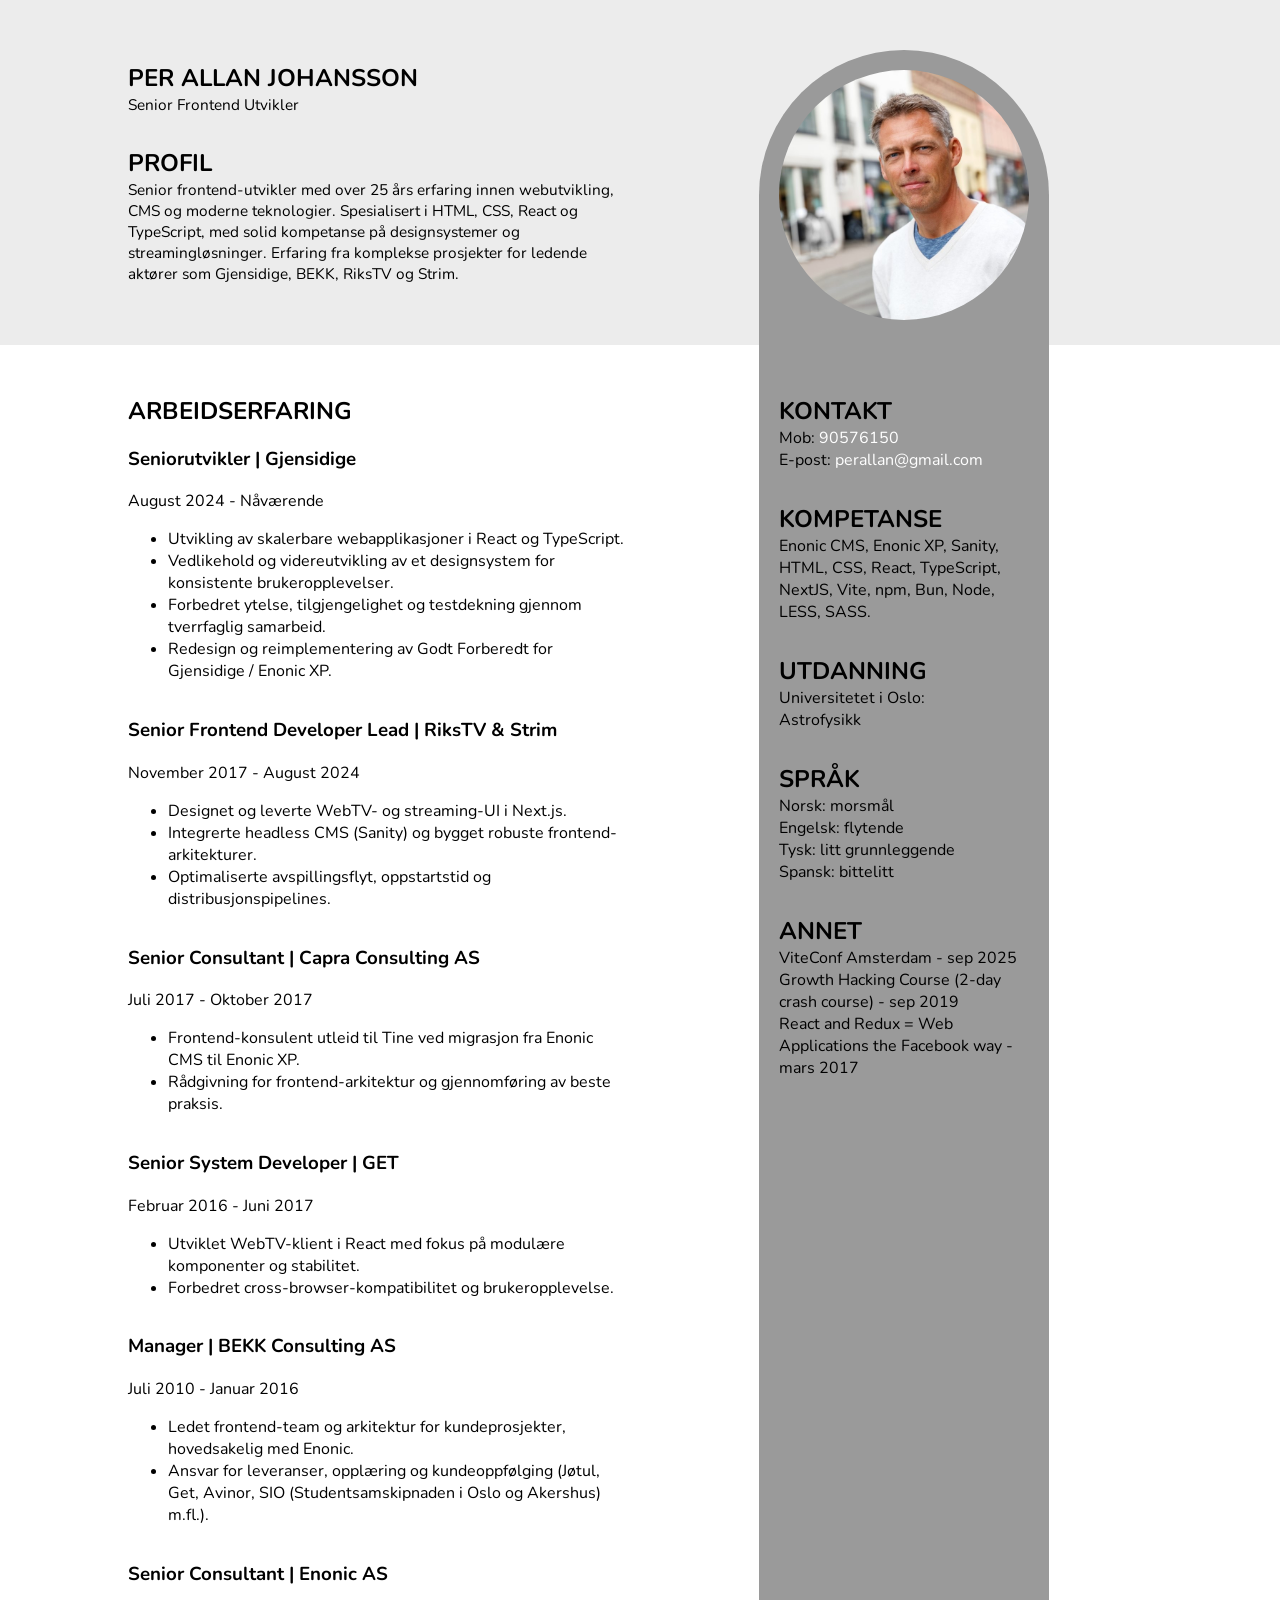
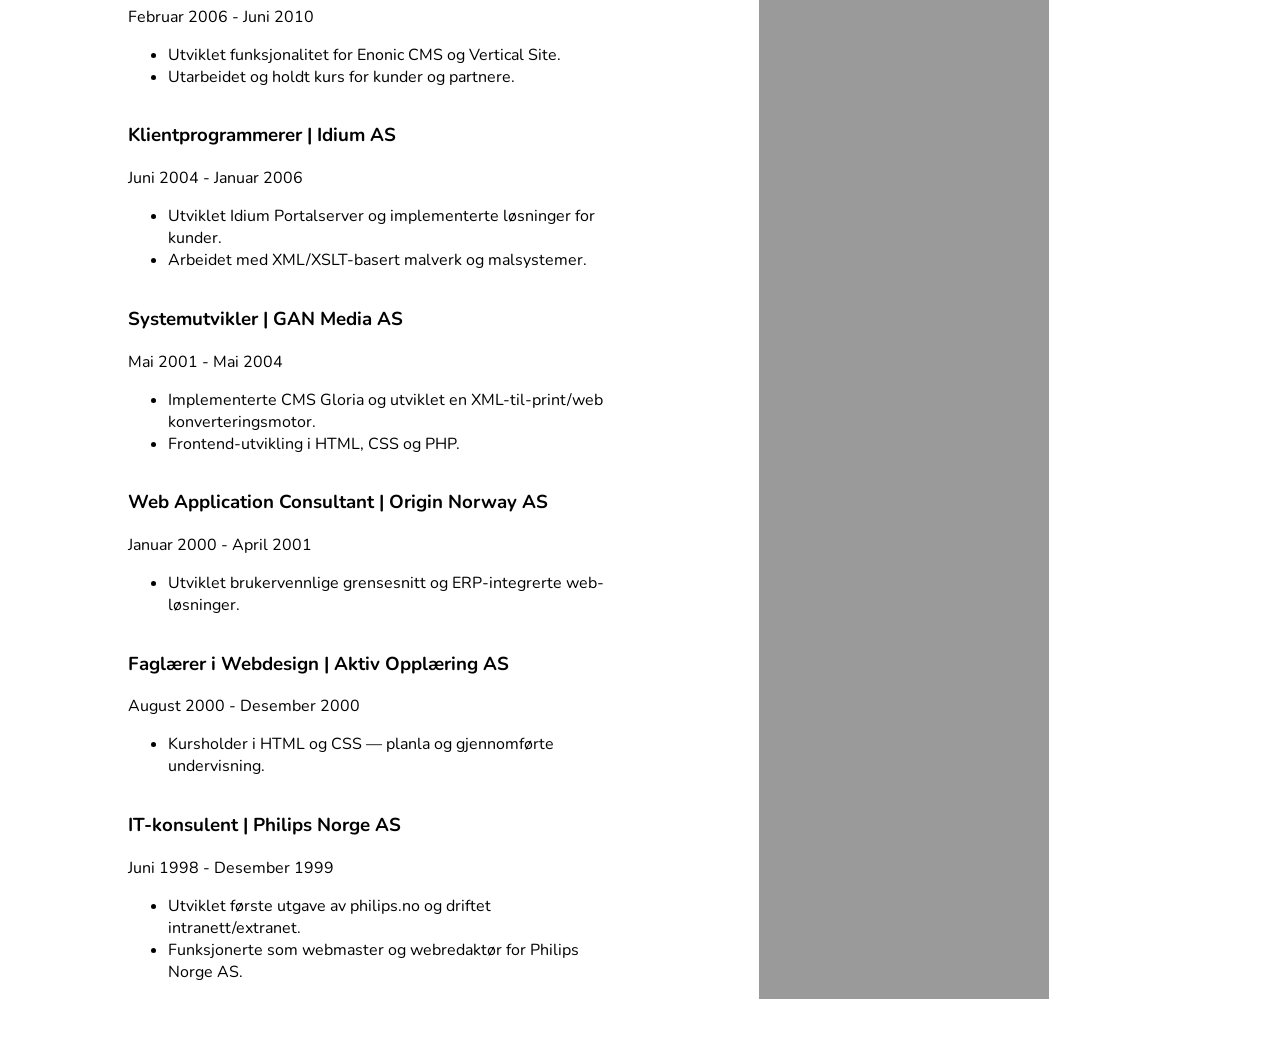
==== index.html @ 67d237ec "Moved files around Cleaning up structure" ====
<!DOCTYPE html>
<html lang="no">
  <head>
    <meta charset="utf-8">
    <meta name="viewport" content="width=device-width, initial-scale=1.0">
    <title>Per Allan Johansson — Senior Frontend Developer</title>
    <meta property="og:site_name" content="CV | Per Allan Johansson">
    <meta property="og:locale" content="nb_NO">
    <meta property="og:type" content="website">
    <meta name="theme-color" media="(prefers-color-scheme: light)" content="#BCFBDE">
    <meta name="theme-color" media="(prefers-color-scheme: dark)" content="#002A2A">
    <meta property="og:image" content="https://webadvice.no/cv/img/share.jpg">
    <meta property="og:image:alt" content="Bilde av meg">
    <meta property="og:image:width" content="1200">
    <meta property="og:image:height" content="630">
    <meta name="description" content="CV for Per Allan Johansson">
    <meta property="og:description" content="CV for Per Allan Johansson">
    <meta property="og:title" content="Per Allan Johansson — Senior Frontend Developer">
    <meta property="og:url" content="https://webadvice.no/">
    <meta name="author" content="Per Allan Johansson">
    <link rel="canonical" href="https://webadvice.no/">
    <link rel="preconnect" href="https://fonts.googleapis.com">
    <link rel="preconnect" href="https://fonts.gstatic.com" crossorigin>
    <link rel="stylesheet" href="https://fonts.googleapis.com/css2?family=Nunito:ital,wght@0,200..1000;1,200..1000&display=swap">
    <link rel="stylesheet" href="index.css" >
    <script async src="https://www.googletagmanager.com/gtag/js?id=UA-1134961-13"></script>
    <script>
      window.dataLayer = window.dataLayer || [];
      function gtag(){dataLayer.push(arguments);}
      gtag('js', new Date());

      gtag('config', 'UA-1134961-13');
    </script>
    <script type="application/ld+json">
    {
      "@context": "https://schema.org",
      "@type": "Person",
      "name": "Per Allan Johansson",
      "url": "https://webadvice.no/cv",
      "jobTitle": "Senior Frontend Developer",
      "sameAs": [
        "https://www.linkedin.com/in/perallan/"
      ],
      "email": "mailto:perallan@gmail.com"
    }
    </script>
  </head>
  <body>
    <div class="reading-bar"></div>
    <header>
      <div class="inner-header">
        <section class="header-content">
          <div class="intro">
          <h1 class="nunito-bold">Per Allan Johansson</h1>
          <p>Senior Frontend Utvikler</p>
        </div>

        <div class="profile">
          <h2>Profil</h2>
          <p>
            Senior frontend-utvikler med over 25 års erfaring innen webutvikling, CMS og moderne teknologier.
            Spesialisert i HTML, CSS, React og TypeScript, med solid kompetanse på designsystemer og streamingløsninger.
            Erfaring fra komplekse prosjekter for ledende aktører som Gjensidige, BEKK, RiksTV og Strim.
          </p>
        </div>
      </section>

      <section class="header-picture">
        <div class="picture">
          <p><img src="img/me.jpg" alt="Bilde av Per Allan Johansson"></p>
        </div>
      </section>
      
      </div>
    </header>

    <main>
      <div class="inner-main">
        <section class="main-experience">
          <h2>Arbeidserfaring</h2>

          <article class="job">
            <h3>Seniorutvikler | Gjensidige</h3>
            <p class="date">August 2024 - Nåværende</p>
            <ul>
              <li>Utvikling av skalerbare webapplikasjoner i React og TypeScript.</li>
              <li>Vedlikehold og videreutvikling av et designsystem for konsistente brukeropplevelser.</li>
              <li>Forbedret ytelse, tilgjengelighet og testdekning gjennom tverrfaglig samarbeid.</li>
              <li>Redesign og reimplementering av Godt Forberedt for Gjensidige / Enonic XP.</li>
            </ul>
          </article>

          <article class="job">
            <h3>Senior Frontend Developer Lead | RiksTV &amp; Strim</h3>
            <p class="date">November 2017 - August 2024</p>
            <ul>
              <li>Designet og leverte WebTV- og streaming-UI i Next.js.</li>
              <li>Integrerte headless CMS (Sanity) og bygget robuste frontend-arkitekturer.</li>
              <li>Optimaliserte avspillingsflyt, oppstartstid og distribusjonspipelines.</li>
            </ul>
          </article>

          <article class="job">
            <h3>Senior Consultant | Capra Consulting AS</h3>
            <p class="date">Juli 2017 - Oktober 2017</p>
            <ul>
              <li>Frontend-konsulent utleid til Tine ved migrasjon fra Enonic CMS til Enonic XP.</li>
              <li>Rådgivning for frontend-arkitektur og gjennomføring av beste praksis.</li>
            </ul>
          </article>

          <article class="job">
            <h3>Senior System Developer | GET</h3>
            <p class="date">Februar 2016 - Juni 2017</p>
            <ul>
              <li>Utviklet WebTV-klient i React med fokus på modulære komponenter og stabilitet.</li>
              <li>Forbedret cross-browser-kompatibilitet og brukeropplevelse.</li>
            </ul>
          </article>

          <article class="job">
            <h3>Manager | BEKK Consulting AS</h3>
            <p class="date">Juli 2010 - Januar 2016</p>
            <ul>
              <li>Ledet frontend-team og arkitektur for kundeprosjekter, hovedsakelig med Enonic.</li>
              <li>Ansvar for leveranser, opplæring og kundeoppfølging (Jøtul, Get, Avinor, SIO (Studentsamskipnaden i Oslo og Akershus) m.fl.).</li>
            </ul>
          </article>

          <article class="job">
            <h3>Senior Consultant | Enonic AS</h3>
            <p class="date">Februar 2006 - Juni 2010</p>
            <ul>
              <li>Utviklet funksjonalitet for Enonic CMS og Vertical Site.</li>
              <li>Utarbeidet og holdt kurs for kunder og partnere.</li>
            </ul>
          </article>

          <article class="job">
            <h3>Klientprogrammerer | Idium AS</h3>
            <p class="date">Juni 2004 - Januar 2006</p>
            <ul>
              <li>Utviklet Idium Portalserver og implementerte løsninger for kunder.</li>
              <li>Arbeidet med XML/XSLT-basert malverk og malsystemer.</li>
            </ul>
          </article>

          <article class="job">
            <h3>Systemutvikler | GAN Media AS</h3>
            <p class="date">Mai 2001 - Mai 2004</p>
            <ul>
              <li>Implementerte CMS Gloria og utviklet en XML-til-print/web konverteringsmotor.</li>
              <li>Frontend-utvikling i HTML, CSS og PHP.</li>
            </ul>
          </article>

          <article class="job">
            <h3>Web Application Consultant | Origin Norway AS</h3>
            <p class="date">Januar 2000 - April 2001</p>
            <ul>
              <li>Utviklet brukervennlige grensesnitt og ERP-integrerte web-løsninger.</li>
            </ul>
          </article>

          <article class="job">
            <h3>Faglærer i Webdesign | Aktiv Opplæring AS</h3>
            <p class="date">August 2000 - Desember 2000</p>
            <ul>
              <li>Kursholder i HTML og CSS — planla og gjennomførte undervisning.</li>
            </ul>
          </article>

          <article class="job">
            <h3>IT-konsulent | Philips Norge AS</h3>
            <p class="date">Juni 1998 - Desember 1999</p>
            <ul>
              <li>Utviklet første utgave av philips.no og driftet intranett/extranet.</li>
              <li>Funksjonerte som webmaster og webredaktør for Philips Norge AS.</li>
            </ul>
          </article>
        </section>    

        <section class="main-contact">
          <div class="inner-contact">
            <h2>Kontakt</h2>
            <p>
              Mob: <a href="tel:90576150" title="Ring meg gjerne">90576150</a><br/>
              E-post: <a href="mailto:perallan@gmail.com" title="Send meg gjerne en e-post">perallan@gmail.com</a>
            </p>
            <h2>Kompetanse</h2>
            <p>Enonic CMS, Enonic XP, Sanity, HTML, CSS, React, TypeScript, NextJS, Vite, npm, Bun, Node, LESS, SASS.</p>

            <h2>Utdanning</h2>
            <p>Universitetet i Oslo:<br/>Astrofysikk</p>
            <h2>Språk</h2>
            <p>
              Norsk: morsmål<br/>
              Engelsk: flytende<br/>
              Tysk: litt grunnleggende<br/>
              Spansk: bittelitt
            </p>
            <h2>Annet</h2>
            <p>
              ViteConf Amsterdam - sep 2025<br/>
              Growth Hacking Course (2-day crash course) - sep 2019<br/>
              React and Redux = Web Applications the Facebook way - mars 2017</p>
          </div>  
        </section>

      </div>
           
    </main>
  </body>
</html>
---- index.css ----
*,
*::before,
*::after {
  -webkit-box-sizing: inherit;
  box-sizing: inherit;
}

html {
  -webkit-text-size-adjust: 100%;
  -webkit-box-sizing: border-box;
  box-sizing: border-box;
  font-size: 16px;
  height: 100%;
  touch-action: manipulation;
}

:root {
  --bg: #ffffff;
  --surface: #ececec;
  --muted-700: #6b6b6b;
  --muted-500: #9a9a9a;
  --accent: #2b8f85;
  --accent-hover: #246e64;
  --link-visited: #5a6b66;
  --accent-on-dark: #ffffff;
  --accent-on-dark-hover: #f0f0f0;
  --link-on-muted-500: #1a1a1a;
  --focus: #ffd54d;

  interpolate-size: allow-keywords; /* Gjør det mulig å animere til height: auto */
}

.nunito-normal {
  font-family: "Nunito", sans-serif;
  font-optical-sizing: auto;
  font-weight: 400;
  font-style: normal;
}

.nunito-medium {
  font-family: "Nunito", sans-serif;
  font-optical-sizing: auto;
  font-weight: 500;
  font-style: normal;
}

.nunito-bold {
  font-family: "Nunito", sans-serif;
  font-optical-sizing: auto;
  font-weight: 700;
  font-style: normal;
}

body {
  -webkit-font-smoothing: antialiased;
  display: flex;
  flex-direction: column;
  font-family: "Nunito", "Trebuchet MS", "Segoe UI", Helvetica, sans-serif;
  font-size: 16px;
  margin: 0;
  padding: 0;
  position: relative;
}

.reading-bar {
  background: linear-gradient(90deg, #4F46E5, #06B6D4);
  height: 10px;
  width: 0;
  position: fixed;
  top: 0;

  /* the cool stuff */
  animation: fill linear;
  animation-timeline: scroll();
}

@keyframes fill {
  to {width: 100% }
}

header {
  background-color: var(--surface);
  display: flex;
  flex-direction: column;
  justify-content: center;
  padding: 20px 20px 0 20px;
  width: 100%;

  h1,
  h2,
  p {
    margin: 0;
    text-align: center;
  }
  p {
    font-size: 0.96rem;
  }
}

.inner-header {
  display: flex;
  flex-direction: column;
  gap: 20px;
}

@media (min-width: 800px) {
  header {
    flex-direction: row;
    padding: 50px 50px 0 50px;

    h1,
    h2,
    p {
      text-align: left;
    }
  }
  .inner-header {
    flex-direction: row;
    gap: 30px;
    max-width: 1024px;
  }
  .profile p {
    margin-bottom: 50px;
  }
}

h1,
h2 {
  margin: 0;
  text-transform: uppercase;
}

a {
  color: var(--accent);
  text-decoration: none;
}

a:visited {
  color: var(--link-visited);
}

a:hover {
  color: var(--accent-hover);
  text-decoration: underline;
}

a:focus-visible {
  outline: 3px solid var(--focus);
  outline-offset: 3px;
}

.on-dark a,
.main-contact .inner-contact a {
  color: var(--accent-on-dark);
}

.on-dark a:visited,
.main-contact .inner-contact a:visited {
  color: var(--accent-on-dark);
}

.on-dark a {
  color: var(--accent-on-dark);
}

.on-dark a:visited {
  color: var(--accent-on-dark);
}

.on-dark a:hover {
  color: var(--accent-on-dark-hover);
  text-decoration: underline;
}

.on-dark a:focus-visible {
  outline: 3px solid var(--focus);
  outline-offset: 3px;
}

.main-contact .inner-contact a {
  color: var(--accent-on-dark);
}

.main-contact .inner-contact a:visited {
  color: var(--accent-on-dark);
}

.main-contact .inner-contact a:hover {
  color: var(--accent-on-dark-hover);
  text-decoration: underline;
}

.main-contact .inner-contact a:focus-visible {
  outline: 3px solid var(--focus);
  outline-offset: 3px;
}

.intro {
  margin-bottom: 32px;
}

.header-content {
  align-content: flex-start;
  display: flex;
  flex-basis: 50%;
  flex-direction: column;
  justify-content: center;
}

.header-picture {
  align-content: flex-end;
  flex-basis: 50%;
  display: flex;
  flex-direction: row;
  justify-content: center;
}

.picture {
  padding: 20px;
  text-align: center;
  width: 290px;

  img {
    border-radius: 50%;
    height: 250px;
    width: 250px;
  }
}

@media (min-width: 800px) {
  .picture {
    background-color: var(--muted-500);
    border-top-left-radius: 145px;
    border-top-right-radius: 145px;
    padding: 20px;
    text-align: center;
    width: 290px;

    img {
      border-radius: 50%;
      height: 250px;
      width: 250px;
    }
  }
}

main {
  background-color: var(--bg);
  display: flex;
  flex-direction: column;
  justify-content: center;
  padding: 0 20px 20px 20px;
  width: 100%;
}

.inner-main {
  display: flex;
  flex-direction: column;
  gap: 20px;
  width: 100%;
}

.main-experience {
  display: flex;
  flex-basis: 100%;
  flex-direction: column;
  padding-top: 20px;
}

.main-contact {
  align-self: stretch;
  display: flex;
  flex-basis: 100%;
  flex-direction: row;
  justify-content: center;
  width: 100%;

  .inner-contact {
    background-color: var(--muted-500);
    border-radius: 10px;
    padding: 20px 20px 20px 20px;
    width: 100%;

    h2 {
      margin: 0;
    }
    p {
      margin-block: 0 32px;
    }
  }
}

@media (min-width: 800px) {
  main {
    background-color: var(--bg);
    display: flex;
    flex-direction: row;
    justify-content: center;
    padding: 0 50px 50px 50px;
    width: 100%;
  }

  .inner-main {
    display: flex;
    flex-direction: row;
    gap: 30px;
    max-width: 1024px;
    width: 100%;
  }

  .main-experience {
    display: flex;
    flex-basis: 50%;
    flex-direction: column;
    padding-top: 50px;
  }

  .main-contact {
    align-self: stretch;
    display: flex;
    flex-basis: 50%;
    flex-direction: row;
    justify-content: center;
    width: 100%;

    .inner-contact {
      border-radius: 0;
      padding: 50px 20px 20px 20px;
      width: 290px;
    }
  }
}

/* CSS testing fun stuff */
.main {
  background-color: var(--bg);
  display: flex;
  flex-direction: column;
  justify-content: center;
  padding: 0 20px 20px 20px;
  width: 100%;

  .inner {
    display: flex;
    flex-direction: column;
    gap: 20px;
    width: 100%;
  }
}
summary {
  background: #f4f4f4;
  display: flex; 
  align-items: center;
  
  cursor: pointer;
  list-style: none; /* For Chrome/Firefox */
  font-weight: bold;
  padding: 1rem;
}
summary::marker {
  content: "";
}
summary::-webkit-details-marker {
  display: none;
}
summary::before {
  content: '+';
  position: absolute;
  inset-inline-end: 1rem;
  transition: transform 0.3s;
}
details[open] summary::before {
  content: '-';
  transform: rotate(180deg);
}
details::details-content {
  display: grid;
  grid-template-rows: 0fr; /* Lukket tilstand */
  opacity: 0;
  overflow: hidden;
  
  
  /* Definer overgangen for både grid og synlighet */
  transition: 
    grid-template-rows 0.4s ease-in-out,
    opacity 0.4s ease-in-out,
    content-visibility 0.4s allow-discrete,
    display 0.4s allow-discrete;
}
details[open] {
  min-height: 0.001px; 
}
/* Når FAQ er åpen */
details[open]::details-content {
  grid-template-rows: 1fr;
  opacity: 1;
  content-visibility: visible;
}
details {
  display: block; /* Overstyrer Safari's standard 'block details' */
  max-width: 400px;
  position: relative;
  border-bottom: 1px solid #ddd;
  overflow: hidden;
}
.faq-content {
  min-height: 0;
}
.faq-content p {
  padding: 1rem;
  margin: 0;
}

/* Print styles */
@media print {
  :root {
    color-scheme: light;
    --bg: #ffffff;
  }

  body {
    background: var(--bg) !important;
    color: #000;
    print-color-adjust: exact;
    -webkit-print-color-adjust: exact;
  }

  .main-experience .job {
    page-break-inside: avoid;
    break-inside: avoid-column;
    break-inside: avoid-page;
    -webkit-column-break-inside: avoid;
    padding-bottom: 6px;
  }

  .main-contact {
    page-break-before: always;
    break-before: always;
  }

  .main-contact .inner-contact a {
    color: var(--link-on-muted-500);
  }

  header, .inner-header, main, .inner-main {
    padding: 0;
    margin: 0;
  }
  .inner-header {
    padding: 20px 20px 0 20px;
  }

  img {
    max-width: 100% !important;
    height: auto !important;
  }

  .picture, .inner-contact {
    background: transparent !important;
  }

  body { font-size: 12pt; }
}


/* css functions, for Chrome */
.button {
  background: var(--accent, #4f46e5);
  color: var(--accent-on-dark, #fff);
  transition: background .15s ease, transform .12s ease;
  border: 0;
  font-size: 1rem;
  padding: 0.6rem 1rem;
  border-radius: 8px;
  cursor: pointer;
}

.btn-row {
  padding-top: 18px;
  display: flex;
  column-gap: 10px;
  align-items: center;
}

.btn {
  border: 0;
  height: 20px;
  width: 20px;
  border-radius: 50%;
  background: var(--accent, #4f46e5);
  transition: transform .12s ease, background .12s ease;
  cursor: pointer;
}

.btn:hover,
.btn:focus {
  background: var(--accent-hover, var(--accent));
  transform: scale(1.12);
  outline: none;
  box-shadow: 0 0 0 4px color-mix(in srgb, var(--accent, #4f46e5) 20%, transparent);
}

.demo-buttons .inner {
  display: flex;
  gap: 12px;
  align-items: center;
  flex-wrap: wrap;
  margin-top: 8px;
}

.function-wrapper { margin-top: 18px; }
.function-wrapper .button {
  background: var(--accent, #4f46e5);
  color: var(--accent-on-dark, #fff);
  border: 0;
  padding: 0.6rem 1rem;
  border-radius: 8px;
  cursor: pointer;
  transition: background .15s ease, transform .12s ease;
  font-family: inherit;
}
.btn-row { padding-top: 12px; display:flex; gap:10px; align-items:center; }
.color-input { position: absolute; left: -9999px; }
.btn { width:20px; height:20px; border-radius:50%; border:0; cursor:pointer; transition: transform .12s ease, box-shadow .12s ease; background: var(--btn-color,#4f46e5); display:inline-block; text-indent:-9999px; }
.btn.reset { width: 28px; height: 20px; border-radius:6px; font-weight:bold; display:inline-flex; align-items:center; justify-content:center; text-indent:0; background: #f4f4f4; color:#333; }
.btn:hover, .btn:focus { transform: scale(1.12); box-shadow: 0 0 0 6px color-mix(in srgb, var(--btn-color,#4f46e5) 18%, transparent); }
.btn.selected { box-shadow: 0 0 0 4px color-mix(in srgb, var(--btn-color,#4f46e5) 28%, transparent); transform: scale(1.12); }
.function-wrapper .button:focus { outline: 3px solid #ffd54d; outline-offset: 2px; }

/* CSS-only: when a label is hovered or its radio is checked, set --accent on wrapper */
.function-wrapper:has(.btn.c1:hover),
.function-wrapper:has(#c1:checked) { --accent: #4f46e5; }
.function-wrapper:has(.btn.c2:hover),
.function-wrapper:has(#c2:checked) { --accent: #06b6d4; }
.function-wrapper:has(.btn.c3:hover),
.function-wrapper:has(#c3:checked) { --accent: #f97316; }
.function-wrapper:has(.btn.c4:hover),
.function-wrapper:has(#c4:checked) { --accent: #ef4444; }
.function-wrapper:has(.btn.c5:hover),
.function-wrapper:has(#c5:checked) { --accent: #10b981; }
.function-wrapper:has(.btn.c6:hover),
.function-wrapper:has(#c6:checked) { --accent: #f59e0b; }
.function-wrapper:has(.btn.c7:hover),
.function-wrapper:has(#c7:checked) { --accent: #a78bfa; }
.function-wrapper:has(.btn.c8:hover),
.function-wrapper:has(#c8:checked) { --accent: #ec4899; }

/* show selected state when radio is checked */
.function-wrapper:has(#c1:checked) .btn.c1,
.function-wrapper:has(#c2:checked) .btn.c2,
.function-wrapper:has(#c3:checked) .btn.c3,
.function-wrapper:has(#c4:checked) .btn.c4,
.function-wrapper:has(#c5:checked) .btn.c5,
.function-wrapper:has(#c6:checked) .btn.c6,
.function-wrapper:has(#c7:checked) .btn.c7,
.function-wrapper:has(#c8:checked) .btn.c8 { box-shadow: 0 0 0 4px color-mix(in srgb, var(--btn-color,#4f46e5) 28%, transparent); transform: scale(1.12); }
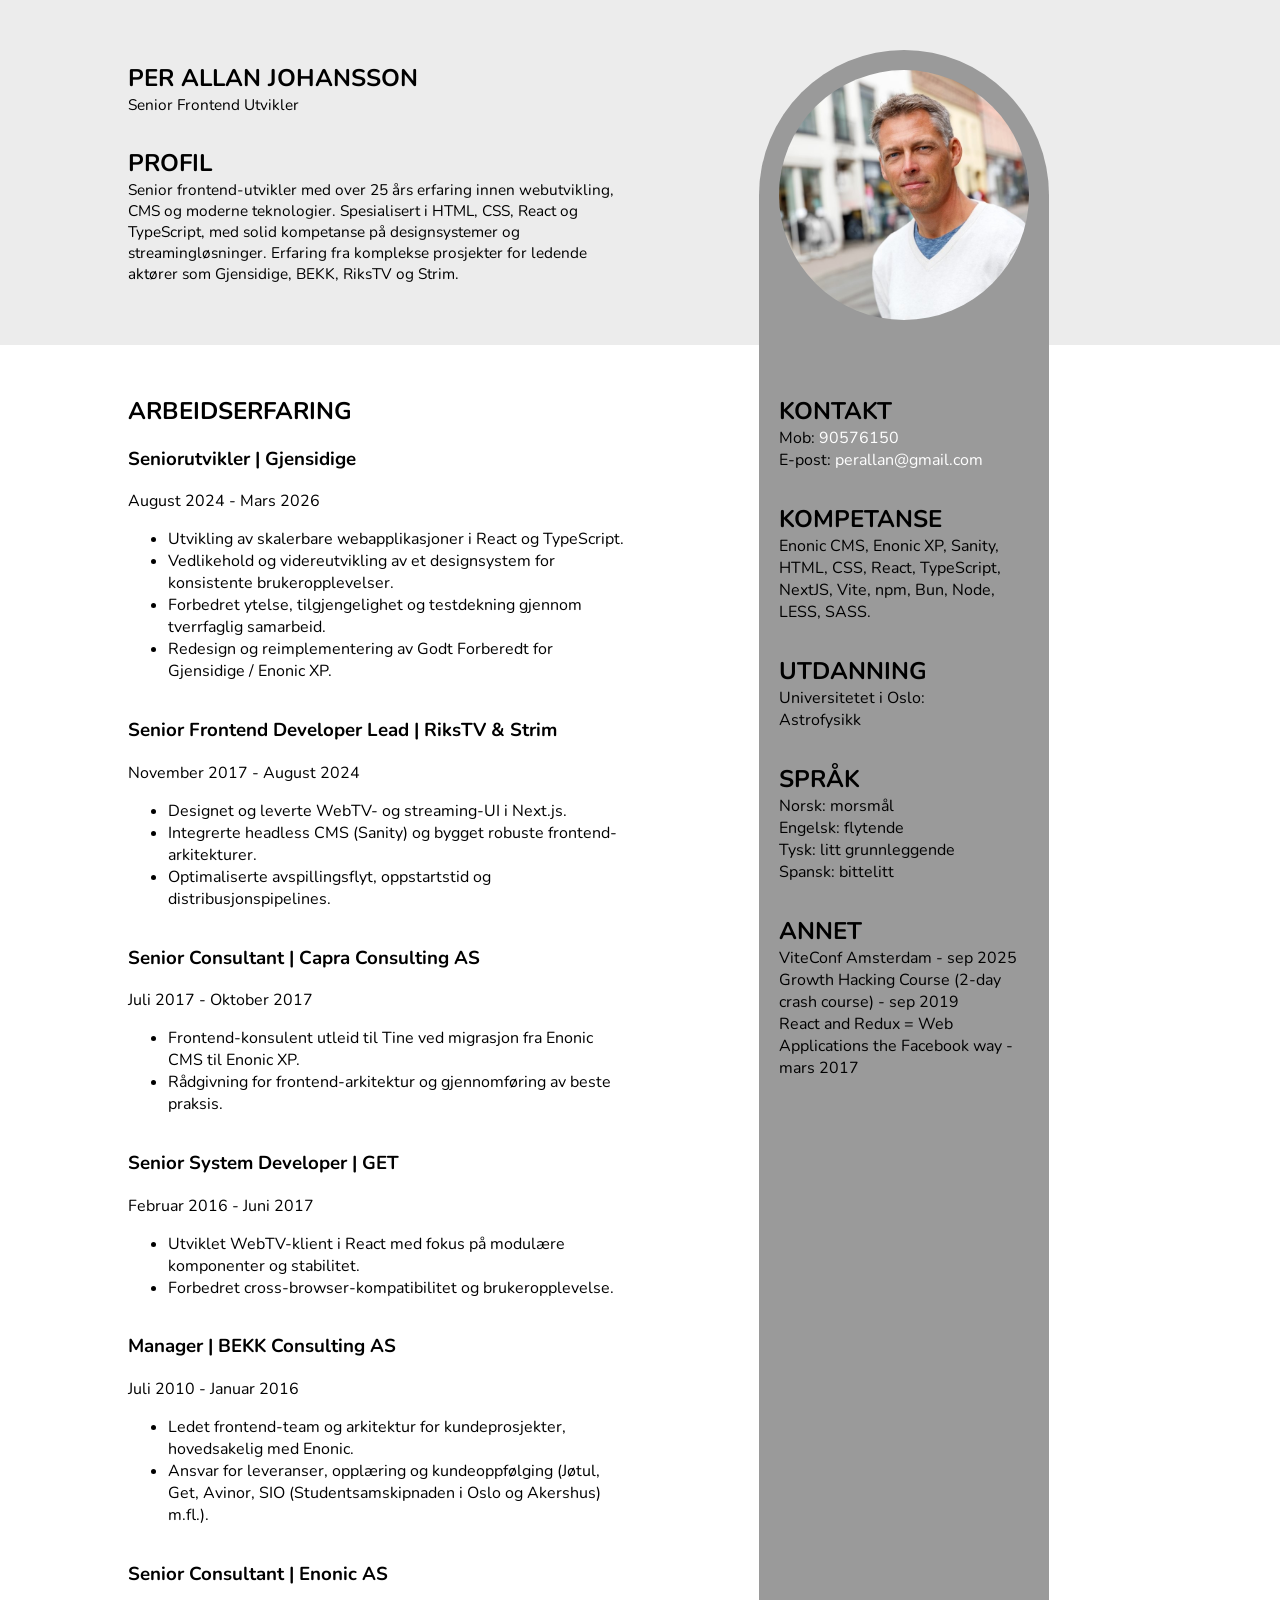
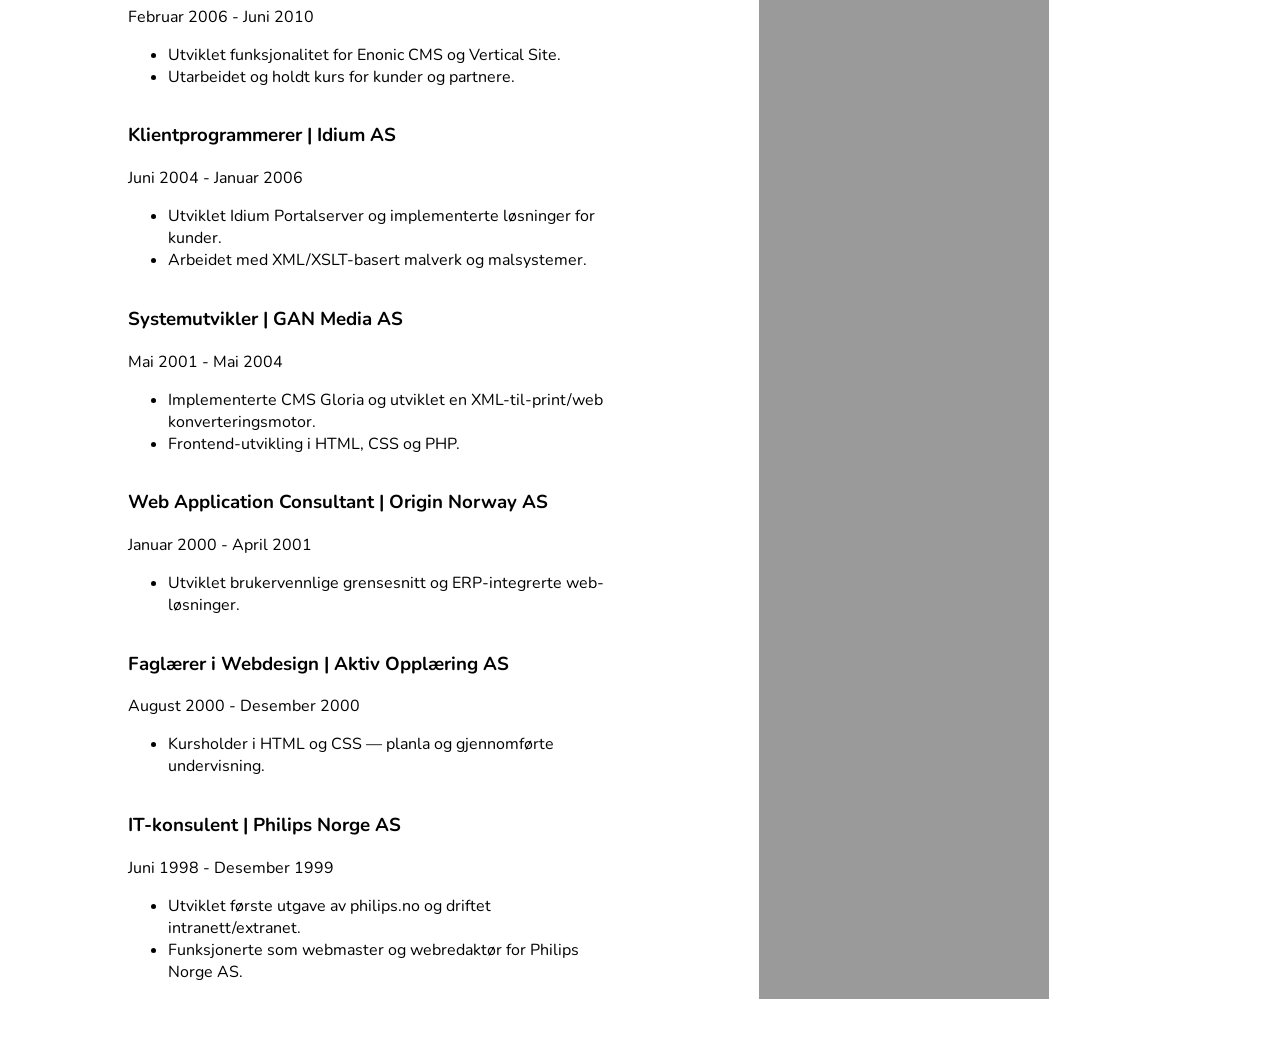
==== commit 081a5f7e: "Update index.html End date for Gjensidige" ====
--- a/index.html
+++ b/index.html
@@ -22,7 +22,7 @@
     <link rel="preconnect" href="https://fonts.googleapis.com">
     <link rel="preconnect" href="https://fonts.gstatic.com" crossorigin>
     <link rel="stylesheet" href="https://fonts.googleapis.com/css2?family=Nunito:ital,wght@0,200..1000;1,200..1000&display=swap">
-    <link rel="stylesheet" href="index.css" >
+    <link rel="stylesheet" href="index.css">
     <script async src="https://www.googletagmanager.com/gtag/js?id=UA-1134961-13"></script>
     <script>
       window.dataLayer = window.dataLayer || [];
@@ -81,7 +81,7 @@
 
           <article class="job">
             <h3>Seniorutvikler | Gjensidige</h3>
-            <p class="date">August 2024 - Nåværende</p>
+            <p class="date">August 2024 - Mars 2026</p>
             <ul>
               <li>Utvikling av skalerbare webapplikasjoner i React og TypeScript.</li>
               <li>Vedlikehold og videreutvikling av et designsystem for konsistente brukeropplevelser.</li>
@@ -206,9 +206,7 @@
               React and Redux = Web Applications the Facebook way - mars 2017</p>
           </div>  
         </section>
-
       </div>
-           
     </main>
   </body>
 </html>
--- a/index.css
+++ b/index.css
@@ -347,69 +347,6 @@
     width: 100%;
   }
 }
-summary {
-  background: #f4f4f4;
-  display: flex; 
-  align-items: center;
-  
-  cursor: pointer;
-  list-style: none; /* For Chrome/Firefox */
-  font-weight: bold;
-  padding: 1rem;
-}
-summary::marker {
-  content: "";
-}
-summary::-webkit-details-marker {
-  display: none;
-}
-summary::before {
-  content: '+';
-  position: absolute;
-  inset-inline-end: 1rem;
-  transition: transform 0.3s;
-}
-details[open] summary::before {
-  content: '-';
-  transform: rotate(180deg);
-}
-details::details-content {
-  display: grid;
-  grid-template-rows: 0fr; /* Lukket tilstand */
-  opacity: 0;
-  overflow: hidden;
-  
-  
-  /* Definer overgangen for både grid og synlighet */
-  transition: 
-    grid-template-rows 0.4s ease-in-out,
-    opacity 0.4s ease-in-out,
-    content-visibility 0.4s allow-discrete,
-    display 0.4s allow-discrete;
-}
-details[open] {
-  min-height: 0.001px; 
-}
-/* Når FAQ er åpen */
-details[open]::details-content {
-  grid-template-rows: 1fr;
-  opacity: 1;
-  content-visibility: visible;
-}
-details {
-  display: block; /* Overstyrer Safari's standard 'block details' */
-  max-width: 400px;
-  position: relative;
-  border-bottom: 1px solid #ddd;
-  overflow: hidden;
-}
-.faq-content {
-  min-height: 0;
-}
-.faq-content p {
-  padding: 1rem;
-  margin: 0;
-}
 
 /* Print styles */
 @media print {
@@ -460,97 +397,4 @@
   }
 
   body { font-size: 12pt; }
-}
-
-
-/* css functions, for Chrome */
-.button {
-  background: var(--accent, #4f46e5);
-  color: var(--accent-on-dark, #fff);
-  transition: background .15s ease, transform .12s ease;
-  border: 0;
-  font-size: 1rem;
-  padding: 0.6rem 1rem;
-  border-radius: 8px;
-  cursor: pointer;
-}
-
-.btn-row {
-  padding-top: 18px;
-  display: flex;
-  column-gap: 10px;
-  align-items: center;
-}
-
-.btn {
-  border: 0;
-  height: 20px;
-  width: 20px;
-  border-radius: 50%;
-  background: var(--accent, #4f46e5);
-  transition: transform .12s ease, background .12s ease;
-  cursor: pointer;
-}
-
-.btn:hover,
-.btn:focus {
-  background: var(--accent-hover, var(--accent));
-  transform: scale(1.12);
-  outline: none;
-  box-shadow: 0 0 0 4px color-mix(in srgb, var(--accent, #4f46e5) 20%, transparent);
-}
-
-.demo-buttons .inner {
-  display: flex;
-  gap: 12px;
-  align-items: center;
-  flex-wrap: wrap;
-  margin-top: 8px;
-}
-
-.function-wrapper { margin-top: 18px; }
-.function-wrapper .button {
-  background: var(--accent, #4f46e5);
-  color: var(--accent-on-dark, #fff);
-  border: 0;
-  padding: 0.6rem 1rem;
-  border-radius: 8px;
-  cursor: pointer;
-  transition: background .15s ease, transform .12s ease;
-  font-family: inherit;
-}
-.btn-row { padding-top: 12px; display:flex; gap:10px; align-items:center; }
-.color-input { position: absolute; left: -9999px; }
-.btn { width:20px; height:20px; border-radius:50%; border:0; cursor:pointer; transition: transform .12s ease, box-shadow .12s ease; background: var(--btn-color,#4f46e5); display:inline-block; text-indent:-9999px; }
-.btn.reset { width: 28px; height: 20px; border-radius:6px; font-weight:bold; display:inline-flex; align-items:center; justify-content:center; text-indent:0; background: #f4f4f4; color:#333; }
-.btn:hover, .btn:focus { transform: scale(1.12); box-shadow: 0 0 0 6px color-mix(in srgb, var(--btn-color,#4f46e5) 18%, transparent); }
-.btn.selected { box-shadow: 0 0 0 4px color-mix(in srgb, var(--btn-color,#4f46e5) 28%, transparent); transform: scale(1.12); }
-.function-wrapper .button:focus { outline: 3px solid #ffd54d; outline-offset: 2px; }
-
-/* CSS-only: when a label is hovered or its radio is checked, set --accent on wrapper */
-.function-wrapper:has(.btn.c1:hover),
-.function-wrapper:has(#c1:checked) { --accent: #4f46e5; }
-.function-wrapper:has(.btn.c2:hover),
-.function-wrapper:has(#c2:checked) { --accent: #06b6d4; }
-.function-wrapper:has(.btn.c3:hover),
-.function-wrapper:has(#c3:checked) { --accent: #f97316; }
-.function-wrapper:has(.btn.c4:hover),
-.function-wrapper:has(#c4:checked) { --accent: #ef4444; }
-.function-wrapper:has(.btn.c5:hover),
-.function-wrapper:has(#c5:checked) { --accent: #10b981; }
-.function-wrapper:has(.btn.c6:hover),
-.function-wrapper:has(#c6:checked) { --accent: #f59e0b; }
-.function-wrapper:has(.btn.c7:hover),
-.function-wrapper:has(#c7:checked) { --accent: #a78bfa; }
-.function-wrapper:has(.btn.c8:hover),
-.function-wrapper:has(#c8:checked) { --accent: #ec4899; }
-
-/* show selected state when radio is checked */
-.function-wrapper:has(#c1:checked) .btn.c1,
-.function-wrapper:has(#c2:checked) .btn.c2,
-.function-wrapper:has(#c3:checked) .btn.c3,
-.function-wrapper:has(#c4:checked) .btn.c4,
-.function-wrapper:has(#c5:checked) .btn.c5,
-.function-wrapper:has(#c6:checked) .btn.c6,
-.function-wrapper:has(#c7:checked) .btn.c7,
-.function-wrapper:has(#c8:checked) .btn.c8 { box-shadow: 0 0 0 4px color-mix(in srgb, var(--btn-color,#4f46e5) 28%, transparent); transform: scale(1.12); }+}
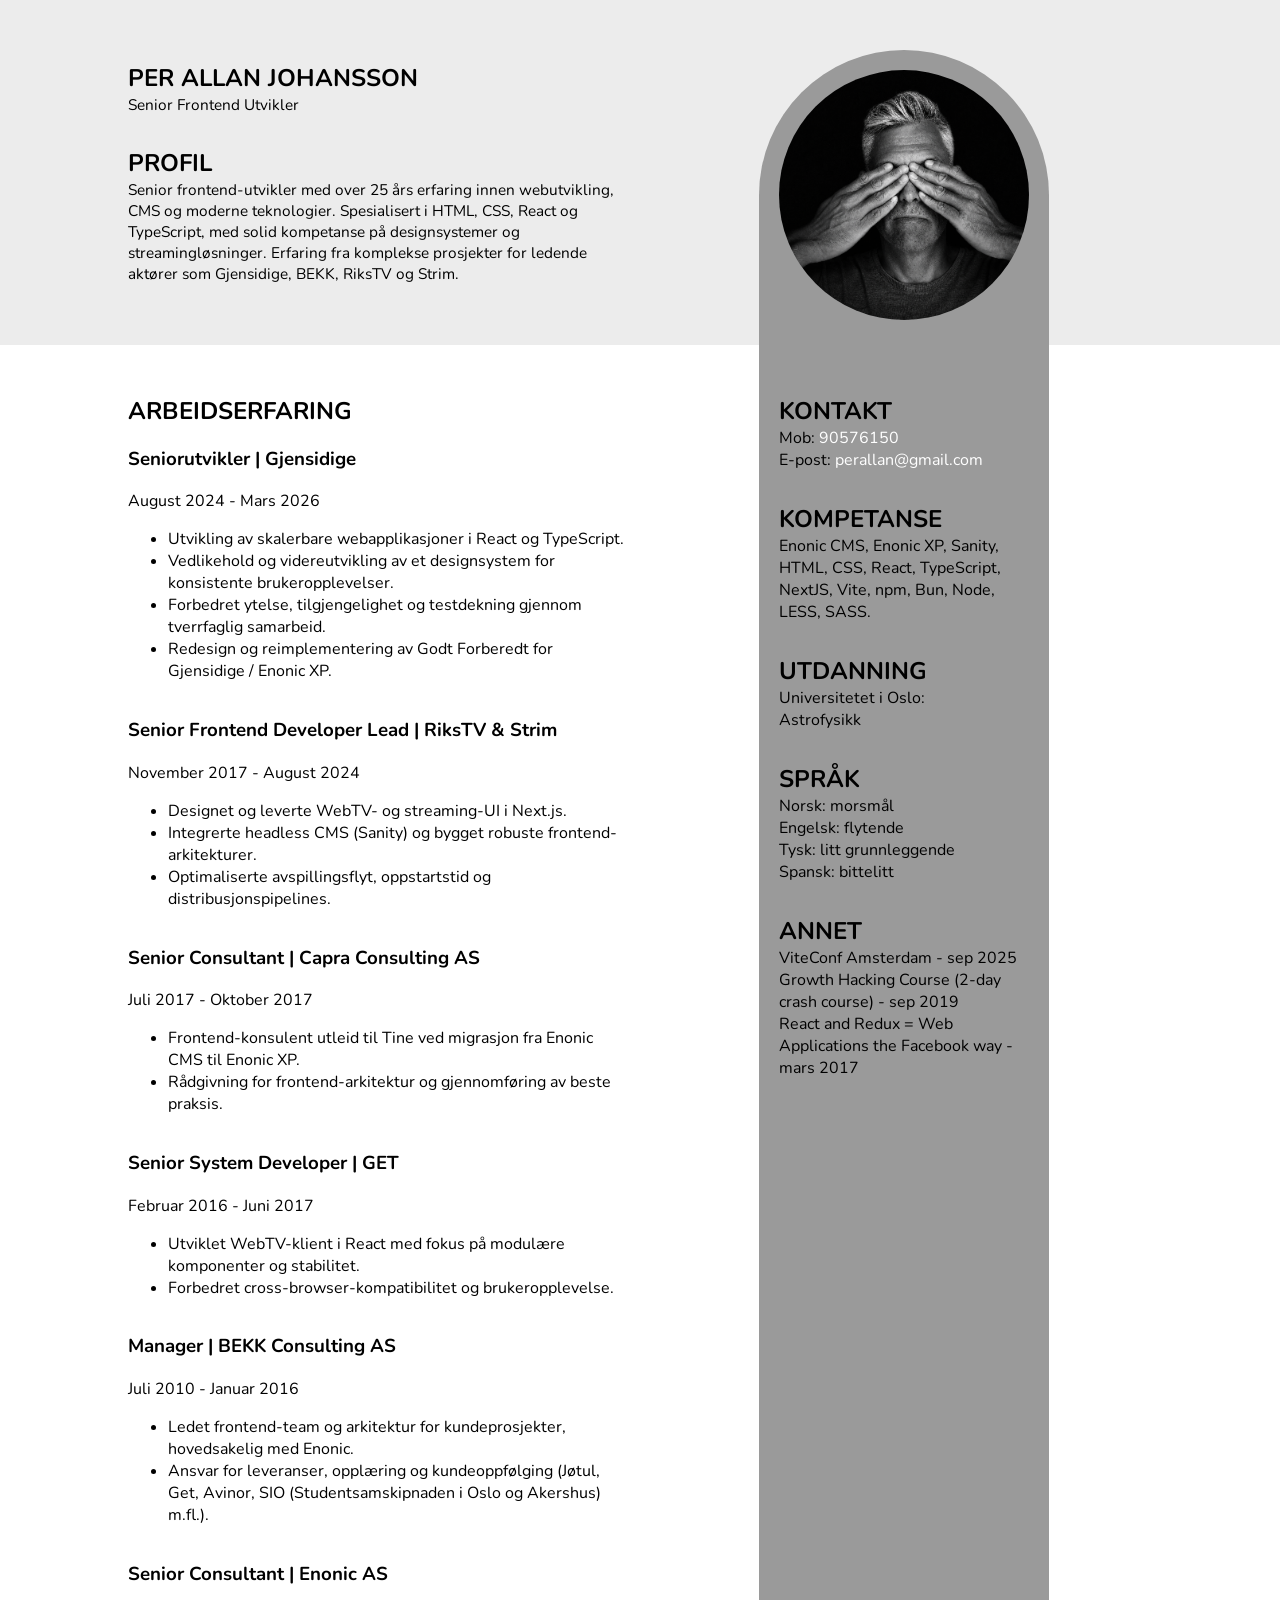
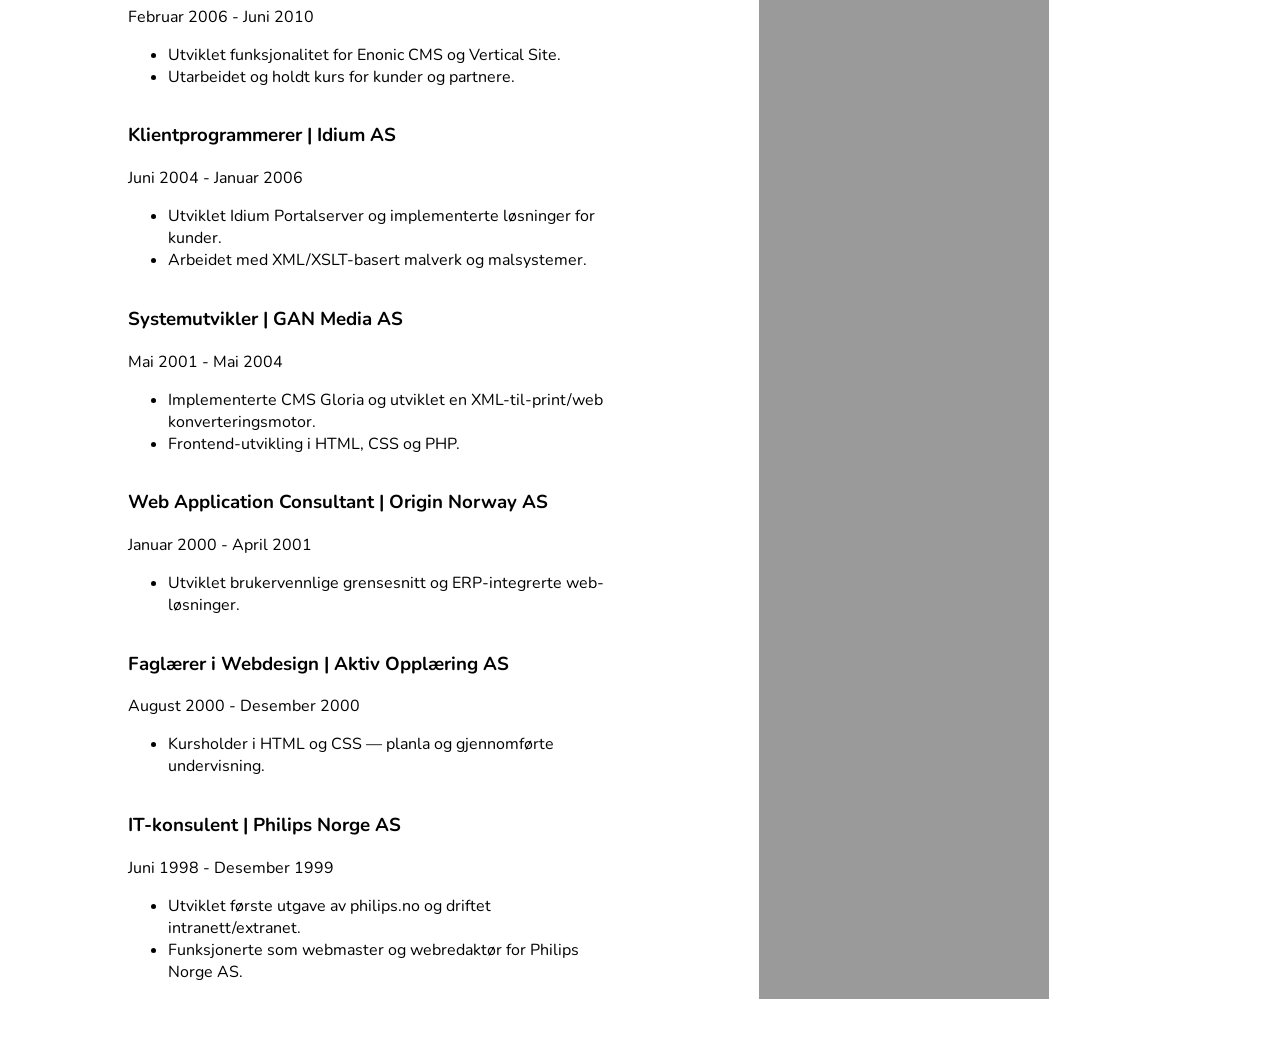
==== commit 95e97a51: "New picture in CV" ====
--- a/index.html
+++ b/index.html
@@ -67,7 +67,7 @@
 
       <section class="header-picture">
         <div class="picture">
-          <p><img src="img/me.jpg" alt="Bilde av Per Allan Johansson"></p>
+          <p><img src="img/me.png" alt="Bilde av Per Allan Johansson"></p>
         </div>
       </section>
       
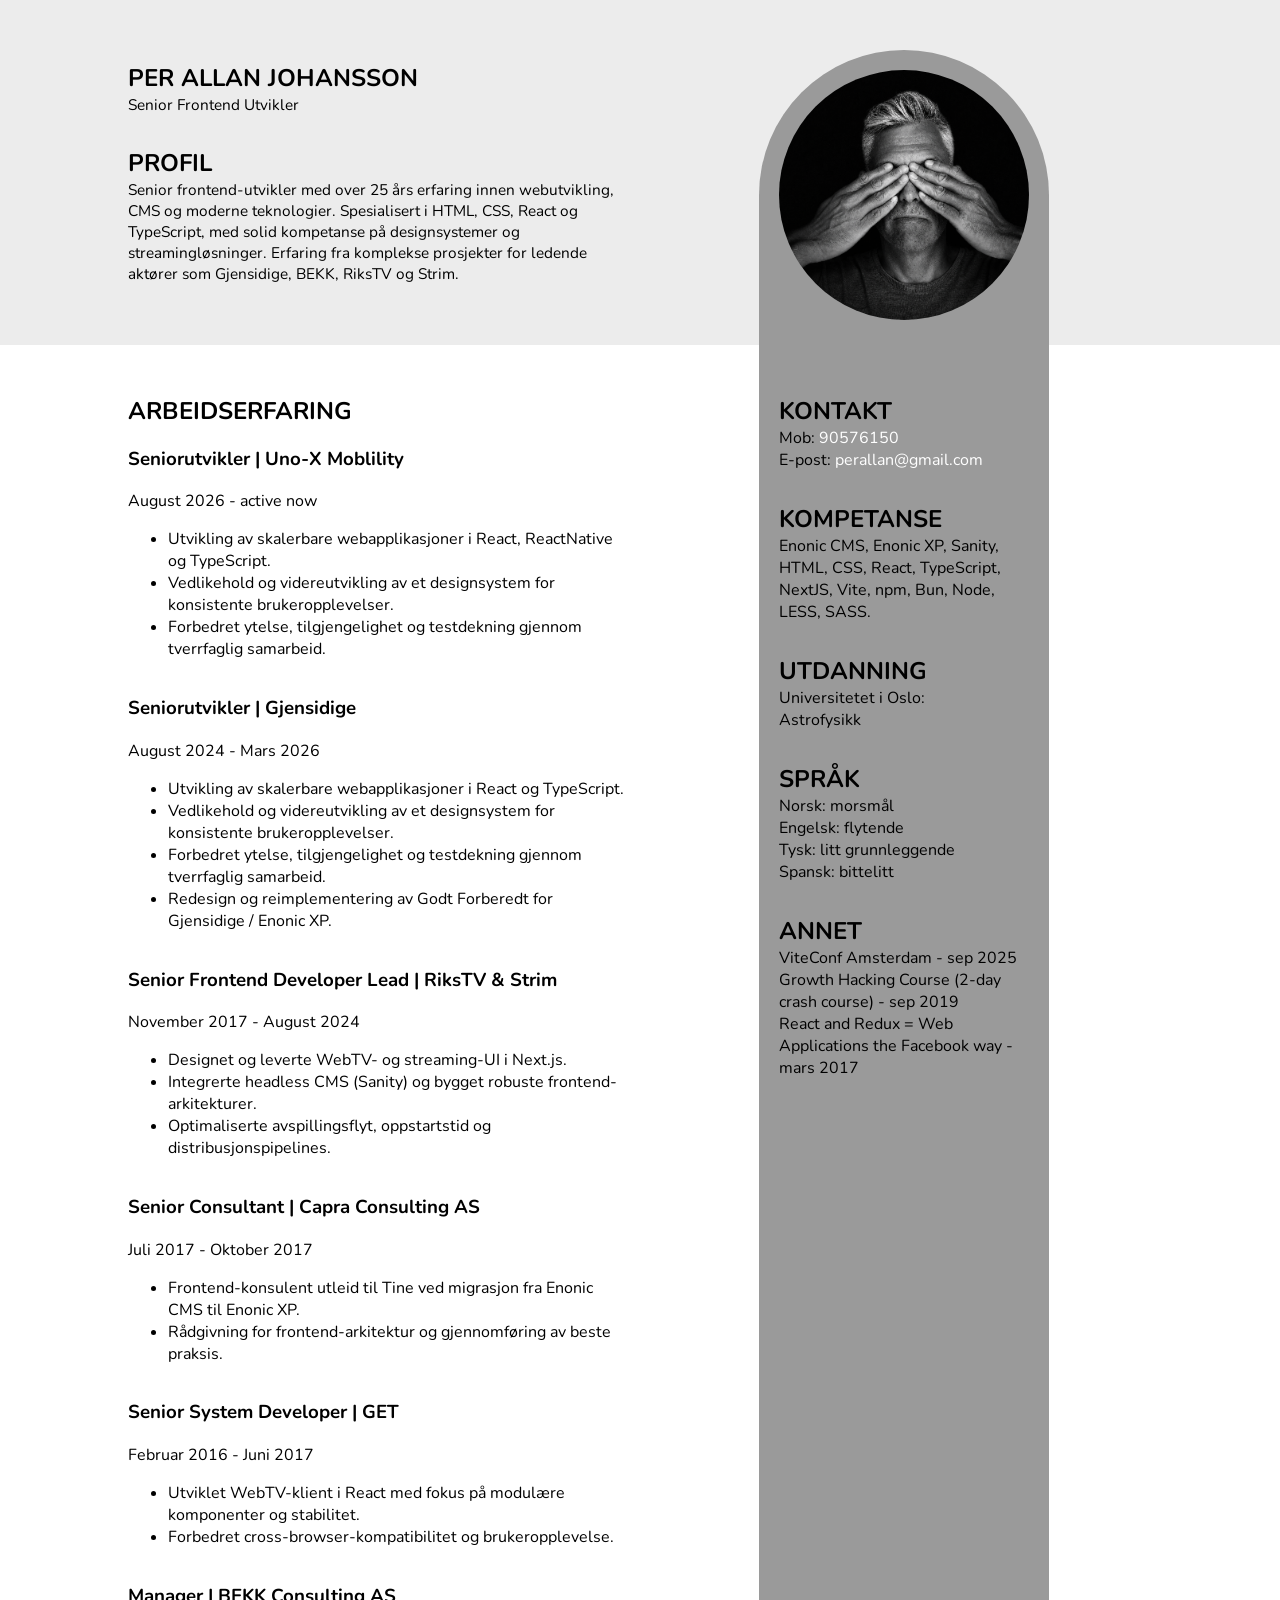
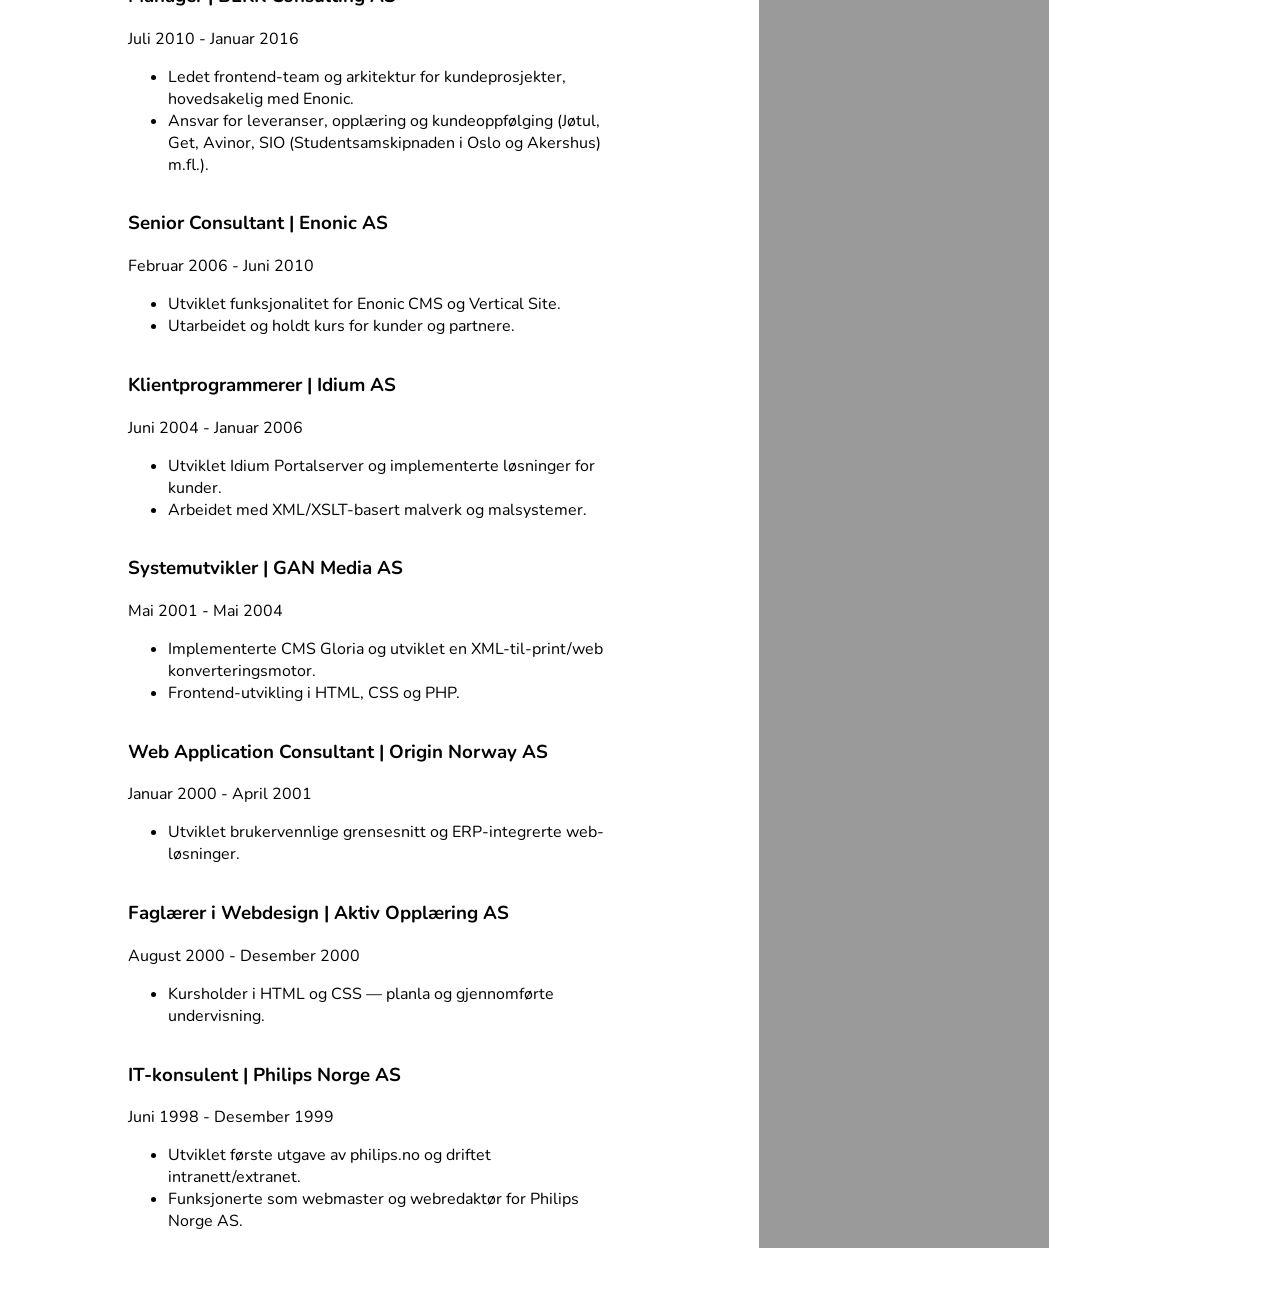
==== commit b548741c: "Update index.html" ====
--- a/index.html
+++ b/index.html
@@ -1,37 +1,39 @@
 <!DOCTYPE html>
 <html lang="no">
-  <head>
-    <meta charset="utf-8">
-    <meta name="viewport" content="width=device-width, initial-scale=1.0">
-    <title>Per Allan Johansson — Senior Frontend Developer</title>
-    <meta property="og:site_name" content="CV | Per Allan Johansson">
-    <meta property="og:locale" content="nb_NO">
-    <meta property="og:type" content="website">
-    <meta name="theme-color" media="(prefers-color-scheme: light)" content="#BCFBDE">
-    <meta name="theme-color" media="(prefers-color-scheme: dark)" content="#002A2A">
-    <meta property="og:image" content="https://webadvice.no/cv/img/share.jpg">
-    <meta property="og:image:alt" content="Bilde av meg">
-    <meta property="og:image:width" content="1200">
-    <meta property="og:image:height" content="630">
-    <meta name="description" content="CV for Per Allan Johansson">
-    <meta property="og:description" content="CV for Per Allan Johansson">
-    <meta property="og:title" content="Per Allan Johansson — Senior Frontend Developer">
-    <meta property="og:url" content="https://webadvice.no/">
-    <meta name="author" content="Per Allan Johansson">
-    <link rel="canonical" href="https://webadvice.no/">
-    <link rel="preconnect" href="https://fonts.googleapis.com">
-    <link rel="preconnect" href="https://fonts.gstatic.com" crossorigin>
-    <link rel="stylesheet" href="https://fonts.googleapis.com/css2?family=Nunito:ital,wght@0,200..1000;1,200..1000&display=swap">
-    <link rel="stylesheet" href="index.css">
-    <script async src="https://www.googletagmanager.com/gtag/js?id=UA-1134961-13"></script>
-    <script>
-      window.dataLayer = window.dataLayer || [];
-      function gtag(){dataLayer.push(arguments);}
-      gtag('js', new Date());
-
-      gtag('config', 'UA-1134961-13');
-    </script>
-    <script type="application/ld+json">
+
+<head>
+  <meta charset="utf-8">
+  <meta name="viewport" content="width=device-width, initial-scale=1.0">
+  <title>Per Allan Johansson — Senior Frontend Developer</title>
+  <meta property="og:site_name" content="CV | Per Allan Johansson">
+  <meta property="og:locale" content="nb_NO">
+  <meta property="og:type" content="website">
+  <meta name="theme-color" media="(prefers-color-scheme: light)" content="#BCFBDE">
+  <meta name="theme-color" media="(prefers-color-scheme: dark)" content="#002A2A">
+  <meta property="og:image" content="https://webadvice.no/cv/img/share.jpg">
+  <meta property="og:image:alt" content="Bilde av meg">
+  <meta property="og:image:width" content="1200">
+  <meta property="og:image:height" content="630">
+  <meta name="description" content="CV for Per Allan Johansson">
+  <meta property="og:description" content="CV for Per Allan Johansson">
+  <meta property="og:title" content="Per Allan Johansson — Senior Frontend Developer">
+  <meta property="og:url" content="https://webadvice.no/cv/">
+  <meta name="author" content="Per Allan Johansson">
+  <link rel="canonical" href="https://webadvice.no/cv/">
+  <link rel="preconnect" href="https://fonts.googleapis.com">
+  <link rel="preconnect" href="https://fonts.gstatic.com" crossorigin>
+  <link rel="stylesheet"
+    href="https://fonts.googleapis.com/css2?family=Nunito:ital,wght@0,200..1000;1,200..1000&display=swap">
+  <link rel="stylesheet" href="index.css">
+  <script async src="https://www.googletagmanager.com/gtag/js?id=UA-1134961-13"></script>
+  <script>
+    window.dataLayer = window.dataLayer || [];
+    function gtag() { dataLayer.push(arguments); }
+    gtag('js', new Date());
+
+    gtag('config', 'UA-1134961-13');
+  </script>
+  <script type="application/ld+json">
     {
       "@context": "https://schema.org",
       "@type": "Person",
@@ -44,13 +46,14 @@
       "email": "mailto:perallan@gmail.com"
     }
     </script>
-  </head>
-  <body>
-    <div class="reading-bar"></div>
-    <header>
-      <div class="inner-header">
-        <section class="header-content">
-          <div class="intro">
+</head>
+
+<body>
+  <div class="reading-bar"></div>
+  <header>
+    <div class="inner-header">
+      <section class="header-content">
+        <div class="intro">
           <h1 class="nunito-bold">Per Allan Johansson</h1>
           <p>Senior Frontend Utvikler</p>
         </div>
@@ -70,143 +73,155 @@
           <p><img src="img/me.png" alt="Bilde av Per Allan Johansson"></p>
         </div>
       </section>
-      
-      </div>
-    </header>
-
-    <main>
-      <div class="inner-main">
-        <section class="main-experience">
-          <h2>Arbeidserfaring</h2>
-
-          <article class="job">
-            <h3>Seniorutvikler | Gjensidige</h3>
-            <p class="date">August 2024 - Mars 2026</p>
-            <ul>
-              <li>Utvikling av skalerbare webapplikasjoner i React og TypeScript.</li>
-              <li>Vedlikehold og videreutvikling av et designsystem for konsistente brukeropplevelser.</li>
-              <li>Forbedret ytelse, tilgjengelighet og testdekning gjennom tverrfaglig samarbeid.</li>
-              <li>Redesign og reimplementering av Godt Forberedt for Gjensidige / Enonic XP.</li>
-            </ul>
-          </article>
-
-          <article class="job">
-            <h3>Senior Frontend Developer Lead | RiksTV &amp; Strim</h3>
-            <p class="date">November 2017 - August 2024</p>
-            <ul>
-              <li>Designet og leverte WebTV- og streaming-UI i Next.js.</li>
-              <li>Integrerte headless CMS (Sanity) og bygget robuste frontend-arkitekturer.</li>
-              <li>Optimaliserte avspillingsflyt, oppstartstid og distribusjonspipelines.</li>
-            </ul>
-          </article>
-
-          <article class="job">
-            <h3>Senior Consultant | Capra Consulting AS</h3>
-            <p class="date">Juli 2017 - Oktober 2017</p>
-            <ul>
-              <li>Frontend-konsulent utleid til Tine ved migrasjon fra Enonic CMS til Enonic XP.</li>
-              <li>Rådgivning for frontend-arkitektur og gjennomføring av beste praksis.</li>
-            </ul>
-          </article>
-
-          <article class="job">
-            <h3>Senior System Developer | GET</h3>
-            <p class="date">Februar 2016 - Juni 2017</p>
-            <ul>
-              <li>Utviklet WebTV-klient i React med fokus på modulære komponenter og stabilitet.</li>
-              <li>Forbedret cross-browser-kompatibilitet og brukeropplevelse.</li>
-            </ul>
-          </article>
-
-          <article class="job">
-            <h3>Manager | BEKK Consulting AS</h3>
-            <p class="date">Juli 2010 - Januar 2016</p>
-            <ul>
-              <li>Ledet frontend-team og arkitektur for kundeprosjekter, hovedsakelig med Enonic.</li>
-              <li>Ansvar for leveranser, opplæring og kundeoppfølging (Jøtul, Get, Avinor, SIO (Studentsamskipnaden i Oslo og Akershus) m.fl.).</li>
-            </ul>
-          </article>
-
-          <article class="job">
-            <h3>Senior Consultant | Enonic AS</h3>
-            <p class="date">Februar 2006 - Juni 2010</p>
-            <ul>
-              <li>Utviklet funksjonalitet for Enonic CMS og Vertical Site.</li>
-              <li>Utarbeidet og holdt kurs for kunder og partnere.</li>
-            </ul>
-          </article>
-
-          <article class="job">
-            <h3>Klientprogrammerer | Idium AS</h3>
-            <p class="date">Juni 2004 - Januar 2006</p>
-            <ul>
-              <li>Utviklet Idium Portalserver og implementerte løsninger for kunder.</li>
-              <li>Arbeidet med XML/XSLT-basert malverk og malsystemer.</li>
-            </ul>
-          </article>
-
-          <article class="job">
-            <h3>Systemutvikler | GAN Media AS</h3>
-            <p class="date">Mai 2001 - Mai 2004</p>
-            <ul>
-              <li>Implementerte CMS Gloria og utviklet en XML-til-print/web konverteringsmotor.</li>
-              <li>Frontend-utvikling i HTML, CSS og PHP.</li>
-            </ul>
-          </article>
-
-          <article class="job">
-            <h3>Web Application Consultant | Origin Norway AS</h3>
-            <p class="date">Januar 2000 - April 2001</p>
-            <ul>
-              <li>Utviklet brukervennlige grensesnitt og ERP-integrerte web-løsninger.</li>
-            </ul>
-          </article>
-
-          <article class="job">
-            <h3>Faglærer i Webdesign | Aktiv Opplæring AS</h3>
-            <p class="date">August 2000 - Desember 2000</p>
-            <ul>
-              <li>Kursholder i HTML og CSS — planla og gjennomførte undervisning.</li>
-            </ul>
-          </article>
-
-          <article class="job">
-            <h3>IT-konsulent | Philips Norge AS</h3>
-            <p class="date">Juni 1998 - Desember 1999</p>
-            <ul>
-              <li>Utviklet første utgave av philips.no og driftet intranett/extranet.</li>
-              <li>Funksjonerte som webmaster og webredaktør for Philips Norge AS.</li>
-            </ul>
-          </article>
-        </section>    
-
-        <section class="main-contact">
-          <div class="inner-contact">
-            <h2>Kontakt</h2>
-            <p>
-              Mob: <a href="tel:90576150" title="Ring meg gjerne">90576150</a><br/>
-              E-post: <a href="mailto:perallan@gmail.com" title="Send meg gjerne en e-post">perallan@gmail.com</a>
-            </p>
-            <h2>Kompetanse</h2>
-            <p>Enonic CMS, Enonic XP, Sanity, HTML, CSS, React, TypeScript, NextJS, Vite, npm, Bun, Node, LESS, SASS.</p>
-
-            <h2>Utdanning</h2>
-            <p>Universitetet i Oslo:<br/>Astrofysikk</p>
-            <h2>Språk</h2>
-            <p>
-              Norsk: morsmål<br/>
-              Engelsk: flytende<br/>
-              Tysk: litt grunnleggende<br/>
-              Spansk: bittelitt
-            </p>
-            <h2>Annet</h2>
-            <p>
-              ViteConf Amsterdam - sep 2025<br/>
-              Growth Hacking Course (2-day crash course) - sep 2019<br/>
-              React and Redux = Web Applications the Facebook way - mars 2017</p>
-          </div>  
-        </section>
-      </div>
-    </main>
-  </body>
-</html>+
+    </div>
+  </header>
+
+  <main>
+    <div class="inner-main">
+      <section class="main-experience">
+        <h2>Arbeidserfaring</h2>
+
+        <article class="job">
+          <h3>Seniorutvikler | Uno-X Moblility</h3>
+          <p class="date">August 2026 - active now</p>
+          <ul>
+            <li>Utvikling av skalerbare webapplikasjoner i React, ReactNative og TypeScript.</li>
+            <li>Vedlikehold og videreutvikling av et designsystem for konsistente brukeropplevelser.</li>
+            <li>Forbedret ytelse, tilgjengelighet og testdekning gjennom tverrfaglig samarbeid.</li>
+          </ul>
+        </article>
+
+        <article class="job">
+          <h3>Seniorutvikler | Gjensidige</h3>
+          <p class="date">August 2024 - Mars 2026</p>
+          <ul>
+            <li>Utvikling av skalerbare webapplikasjoner i React og TypeScript.</li>
+            <li>Vedlikehold og videreutvikling av et designsystem for konsistente brukeropplevelser.</li>
+            <li>Forbedret ytelse, tilgjengelighet og testdekning gjennom tverrfaglig samarbeid.</li>
+            <li>Redesign og reimplementering av Godt Forberedt for Gjensidige / Enonic XP.</li>
+          </ul>
+        </article>
+
+        <article class="job">
+          <h3>Senior Frontend Developer Lead | RiksTV &amp; Strim</h3>
+          <p class="date">November 2017 - August 2024</p>
+          <ul>
+            <li>Designet og leverte WebTV- og streaming-UI i Next.js.</li>
+            <li>Integrerte headless CMS (Sanity) og bygget robuste frontend-arkitekturer.</li>
+            <li>Optimaliserte avspillingsflyt, oppstartstid og distribusjonspipelines.</li>
+          </ul>
+        </article>
+
+        <article class="job">
+          <h3>Senior Consultant | Capra Consulting AS</h3>
+          <p class="date">Juli 2017 - Oktober 2017</p>
+          <ul>
+            <li>Frontend-konsulent utleid til Tine ved migrasjon fra Enonic CMS til Enonic XP.</li>
+            <li>Rådgivning for frontend-arkitektur og gjennomføring av beste praksis.</li>
+          </ul>
+        </article>
+
+        <article class="job">
+          <h3>Senior System Developer | GET</h3>
+          <p class="date">Februar 2016 - Juni 2017</p>
+          <ul>
+            <li>Utviklet WebTV-klient i React med fokus på modulære komponenter og stabilitet.</li>
+            <li>Forbedret cross-browser-kompatibilitet og brukeropplevelse.</li>
+          </ul>
+        </article>
+
+        <article class="job">
+          <h3>Manager | BEKK Consulting AS</h3>
+          <p class="date">Juli 2010 - Januar 2016</p>
+          <ul>
+            <li>Ledet frontend-team og arkitektur for kundeprosjekter, hovedsakelig med Enonic.</li>
+            <li>Ansvar for leveranser, opplæring og kundeoppfølging (Jøtul, Get, Avinor, SIO (Studentsamskipnaden i Oslo
+              og Akershus) m.fl.).</li>
+          </ul>
+        </article>
+
+        <article class="job">
+          <h3>Senior Consultant | Enonic AS</h3>
+          <p class="date">Februar 2006 - Juni 2010</p>
+          <ul>
+            <li>Utviklet funksjonalitet for Enonic CMS og Vertical Site.</li>
+            <li>Utarbeidet og holdt kurs for kunder og partnere.</li>
+          </ul>
+        </article>
+
+        <article class="job">
+          <h3>Klientprogrammerer | Idium AS</h3>
+          <p class="date">Juni 2004 - Januar 2006</p>
+          <ul>
+            <li>Utviklet Idium Portalserver og implementerte løsninger for kunder.</li>
+            <li>Arbeidet med XML/XSLT-basert malverk og malsystemer.</li>
+          </ul>
+        </article>
+
+        <article class="job">
+          <h3>Systemutvikler | GAN Media AS</h3>
+          <p class="date">Mai 2001 - Mai 2004</p>
+          <ul>
+            <li>Implementerte CMS Gloria og utviklet en XML-til-print/web konverteringsmotor.</li>
+            <li>Frontend-utvikling i HTML, CSS og PHP.</li>
+          </ul>
+        </article>
+
+        <article class="job">
+          <h3>Web Application Consultant | Origin Norway AS</h3>
+          <p class="date">Januar 2000 - April 2001</p>
+          <ul>
+            <li>Utviklet brukervennlige grensesnitt og ERP-integrerte web-løsninger.</li>
+          </ul>
+        </article>
+
+        <article class="job">
+          <h3>Faglærer i Webdesign | Aktiv Opplæring AS</h3>
+          <p class="date">August 2000 - Desember 2000</p>
+          <ul>
+            <li>Kursholder i HTML og CSS — planla og gjennomførte undervisning.</li>
+          </ul>
+        </article>
+
+        <article class="job">
+          <h3>IT-konsulent | Philips Norge AS</h3>
+          <p class="date">Juni 1998 - Desember 1999</p>
+          <ul>
+            <li>Utviklet første utgave av philips.no og driftet intranett/extranet.</li>
+            <li>Funksjonerte som webmaster og webredaktør for Philips Norge AS.</li>
+          </ul>
+        </article>
+      </section>
+
+      <section class="main-contact">
+        <div class="inner-contact">
+          <h2>Kontakt</h2>
+          <p>
+            Mob: <a href="tel:90576150" title="Ring meg gjerne">90576150</a><br />
+            E-post: <a href="mailto:perallan@gmail.com" title="Send meg gjerne en e-post">perallan@gmail.com</a>
+          </p>
+          <h2>Kompetanse</h2>
+          <p>Enonic CMS, Enonic XP, Sanity, HTML, CSS, React, TypeScript, NextJS, Vite, npm, Bun, Node, LESS, SASS.</p>
+
+          <h2>Utdanning</h2>
+          <p>Universitetet i Oslo:<br />Astrofysikk</p>
+          <h2>Språk</h2>
+          <p>
+            Norsk: morsmål<br />
+            Engelsk: flytende<br />
+            Tysk: litt grunnleggende<br />
+            Spansk: bittelitt
+          </p>
+          <h2>Annet</h2>
+          <p>
+            ViteConf Amsterdam - sep 2025<br />
+            Growth Hacking Course (2-day crash course) - sep 2019<br />
+            React and Redux = Web Applications the Facebook way - mars 2017</p>
+        </div>
+      </section>
+    </div>
+  </main>
+</body>
+
+</html>
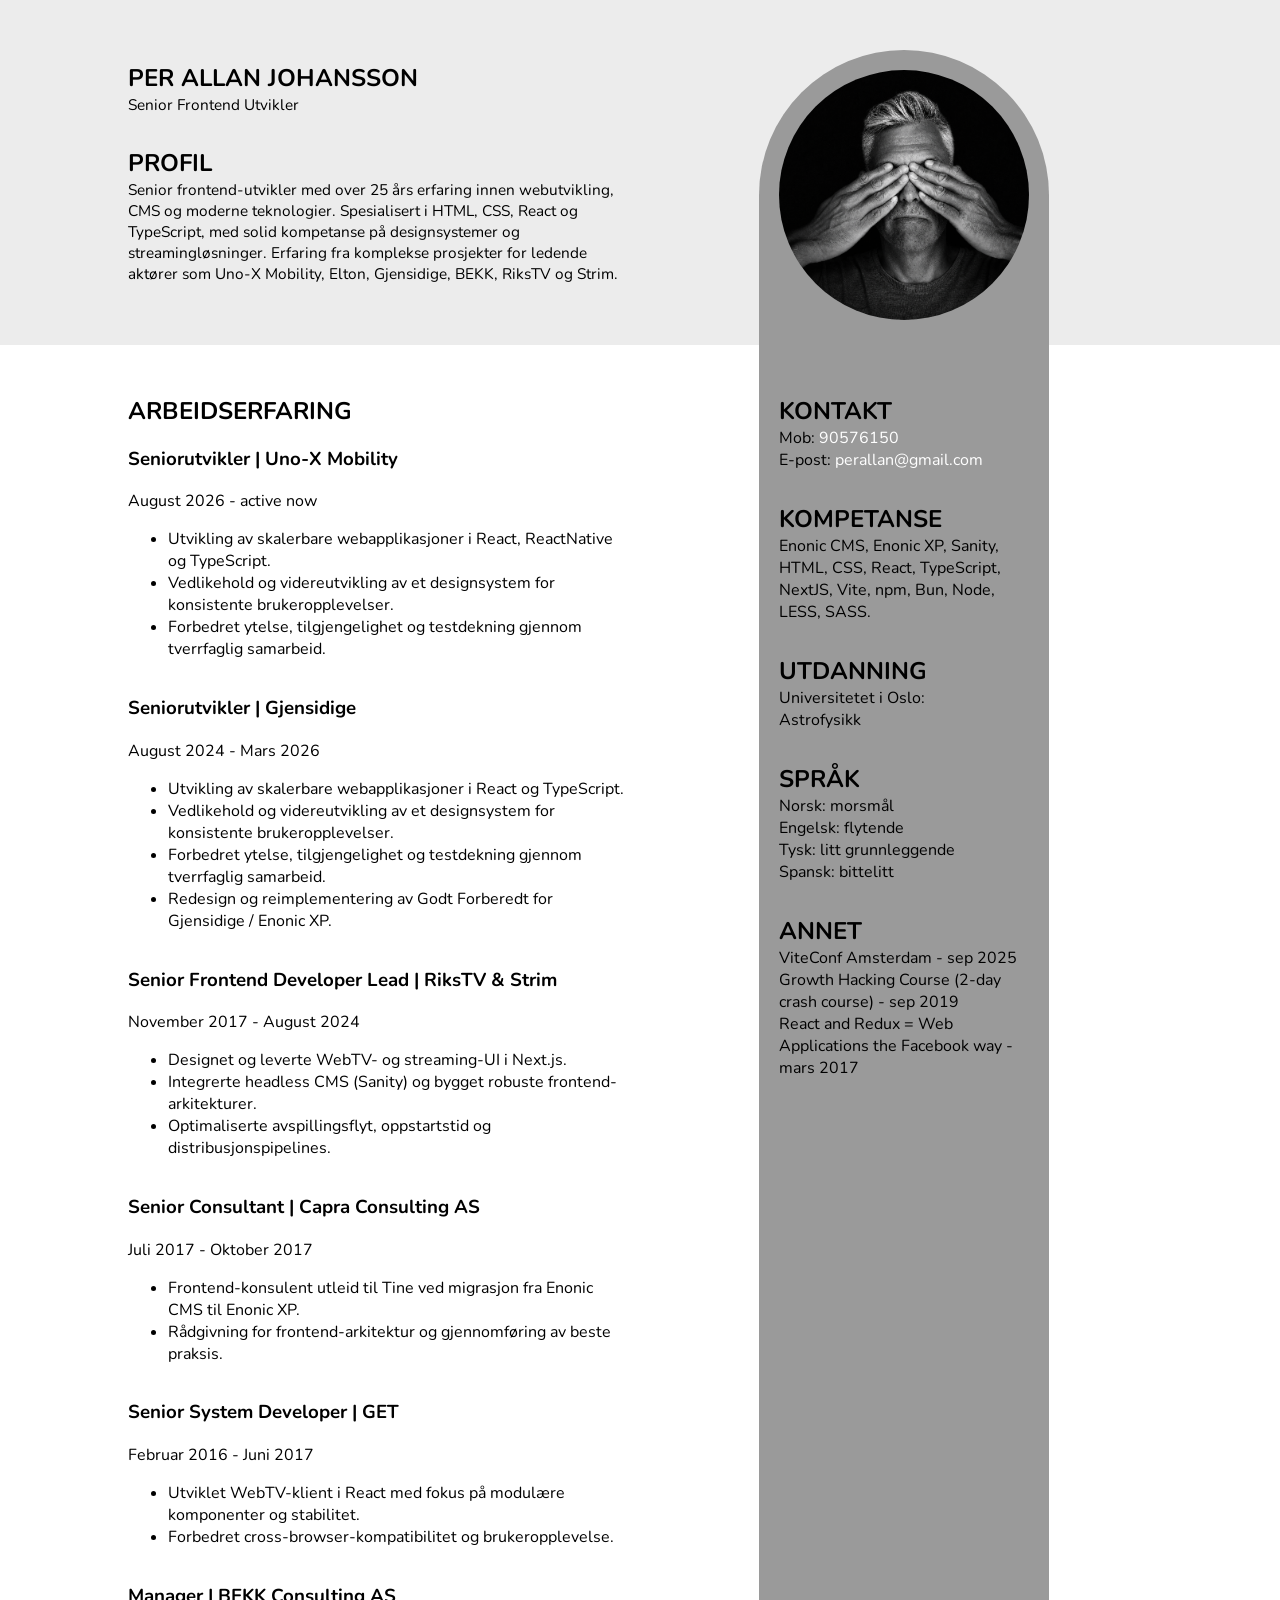
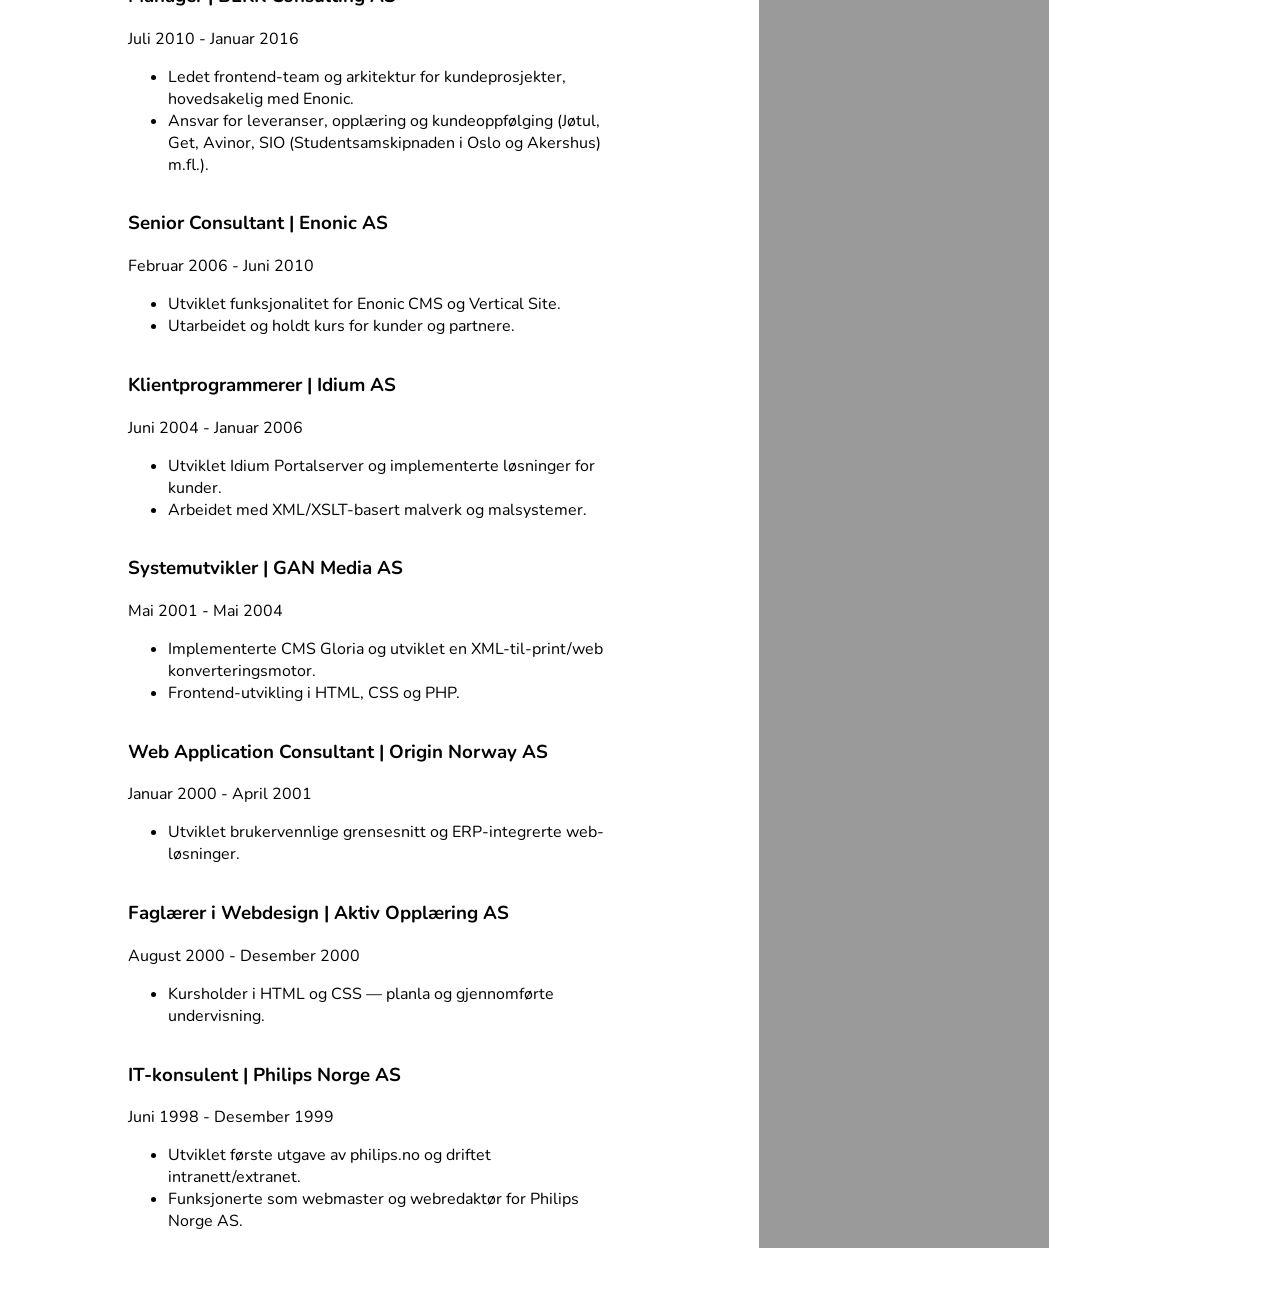
==== commit c299c6a4: "New position, updated pdf" ====
--- a/index.html
+++ b/index.html
@@ -63,7 +63,8 @@
           <p>
             Senior frontend-utvikler med over 25 års erfaring innen webutvikling, CMS og moderne teknologier.
             Spesialisert i HTML, CSS, React og TypeScript, med solid kompetanse på designsystemer og streamingløsninger.
-            Erfaring fra komplekse prosjekter for ledende aktører som Gjensidige, BEKK, RiksTV og Strim.
+            Erfaring fra komplekse prosjekter for ledende aktører som Uno-X Mobility, Elton, Gjensidige, BEKK, RiksTV og
+            Strim.
           </p>
         </div>
       </section>
@@ -83,7 +84,7 @@
         <h2>Arbeidserfaring</h2>
 
         <article class="job">
-          <h3>Seniorutvikler | Uno-X Moblility</h3>
+          <h3>Seniorutvikler | Uno-X Mobility</h3>
           <p class="date">August 2026 - active now</p>
           <ul>
             <li>Utvikling av skalerbare webapplikasjoner i React, ReactNative og TypeScript.</li>
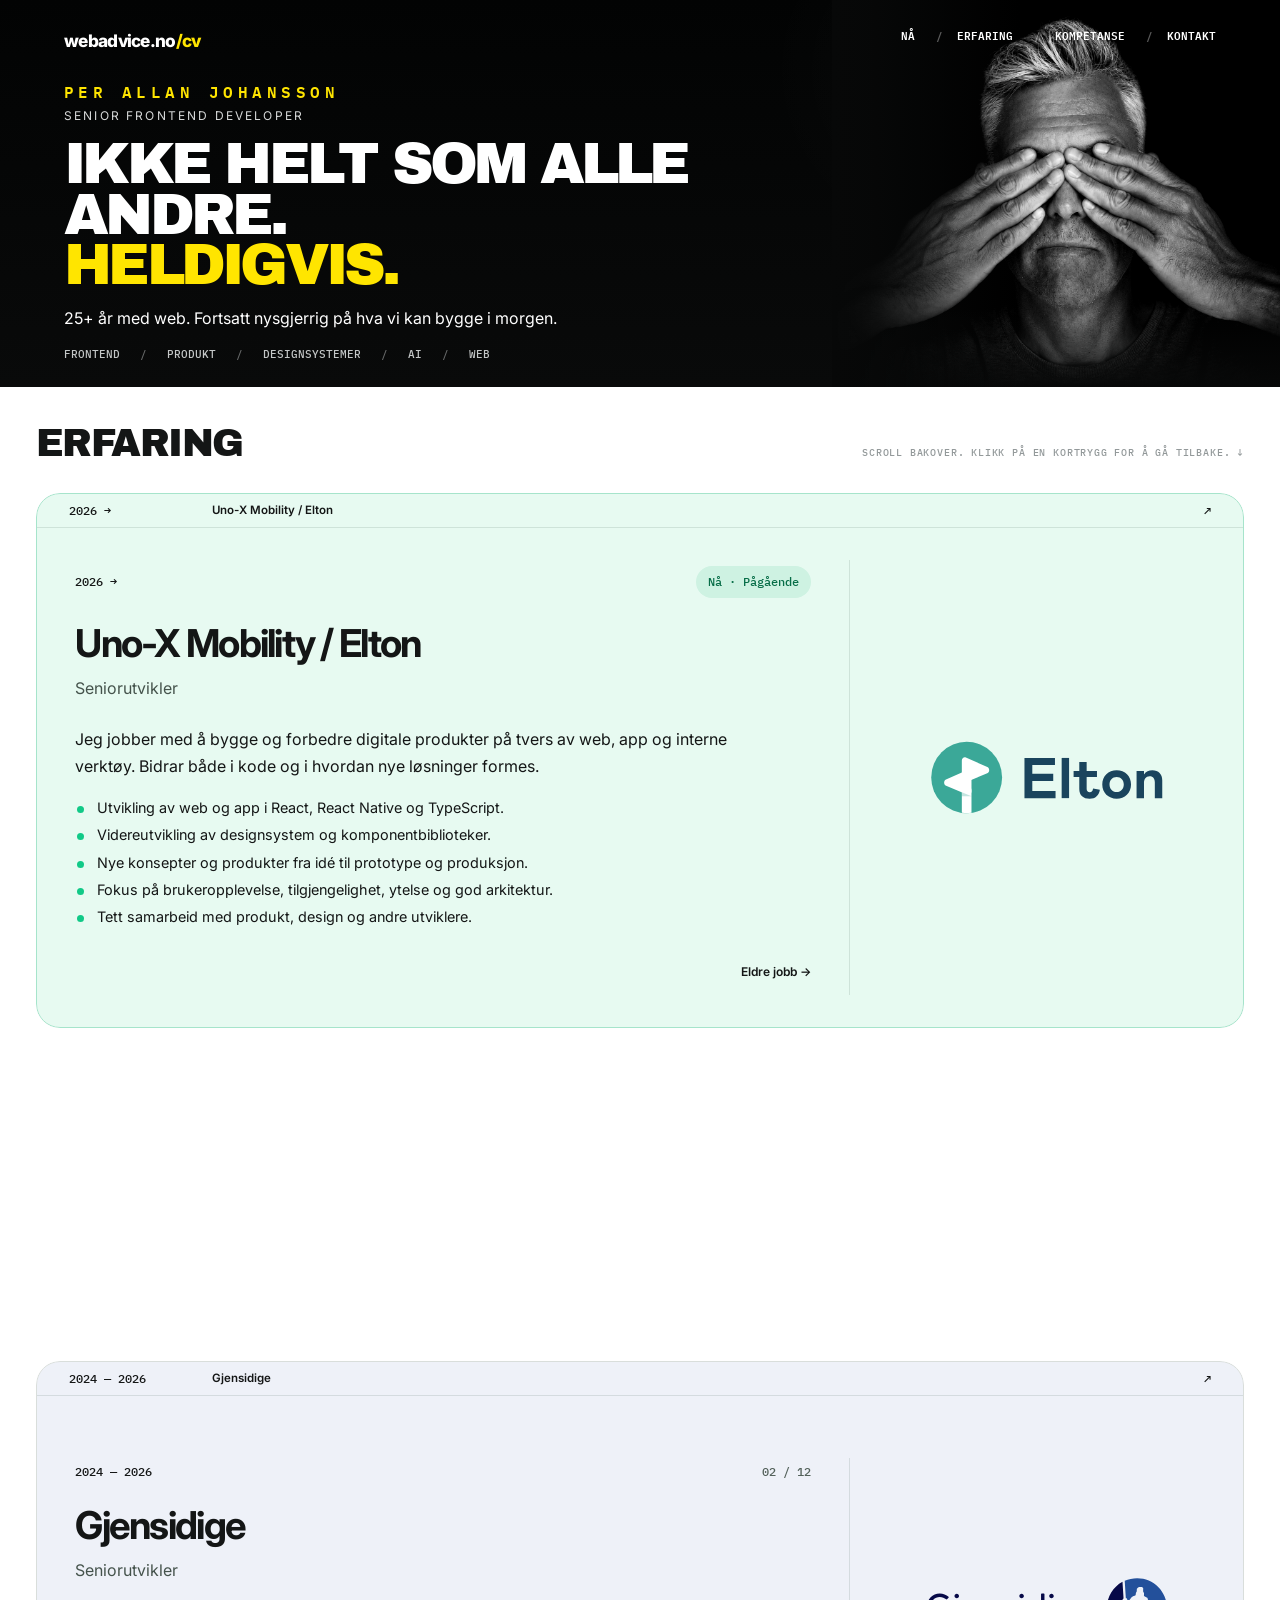
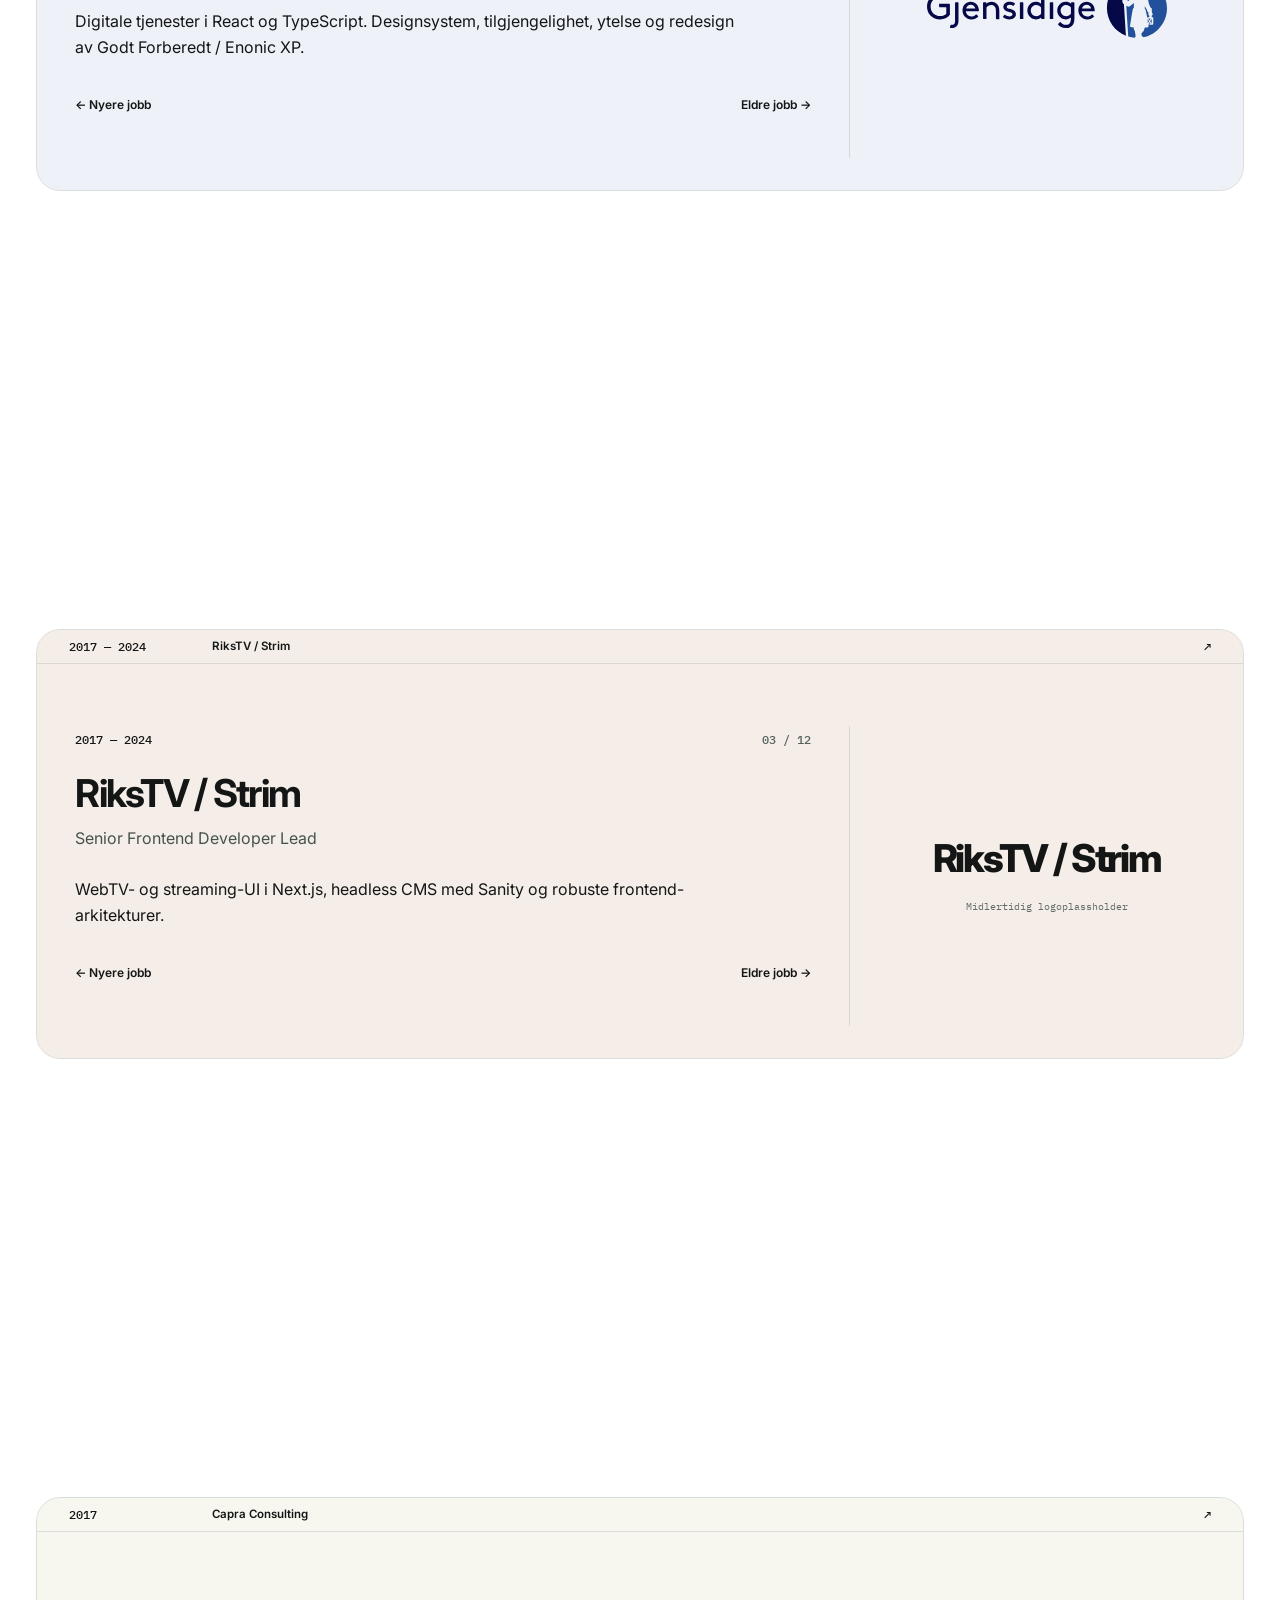
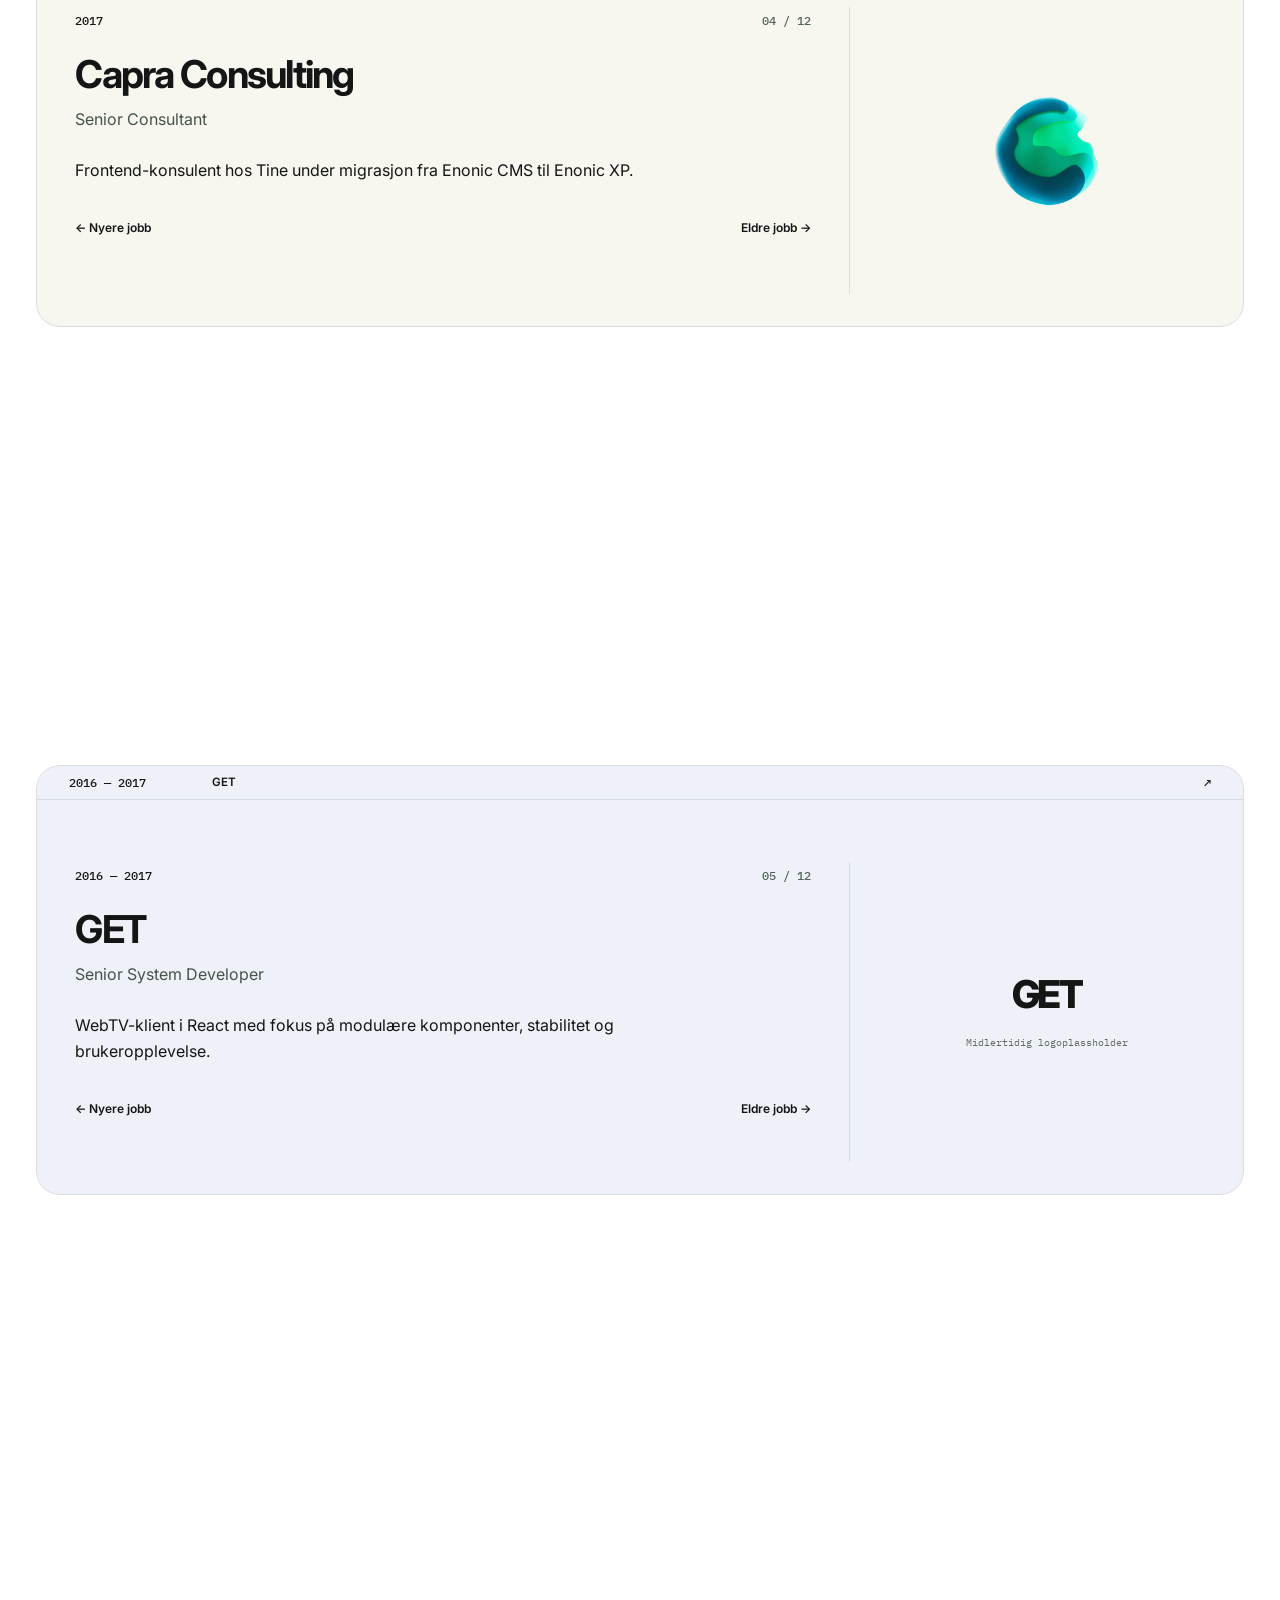
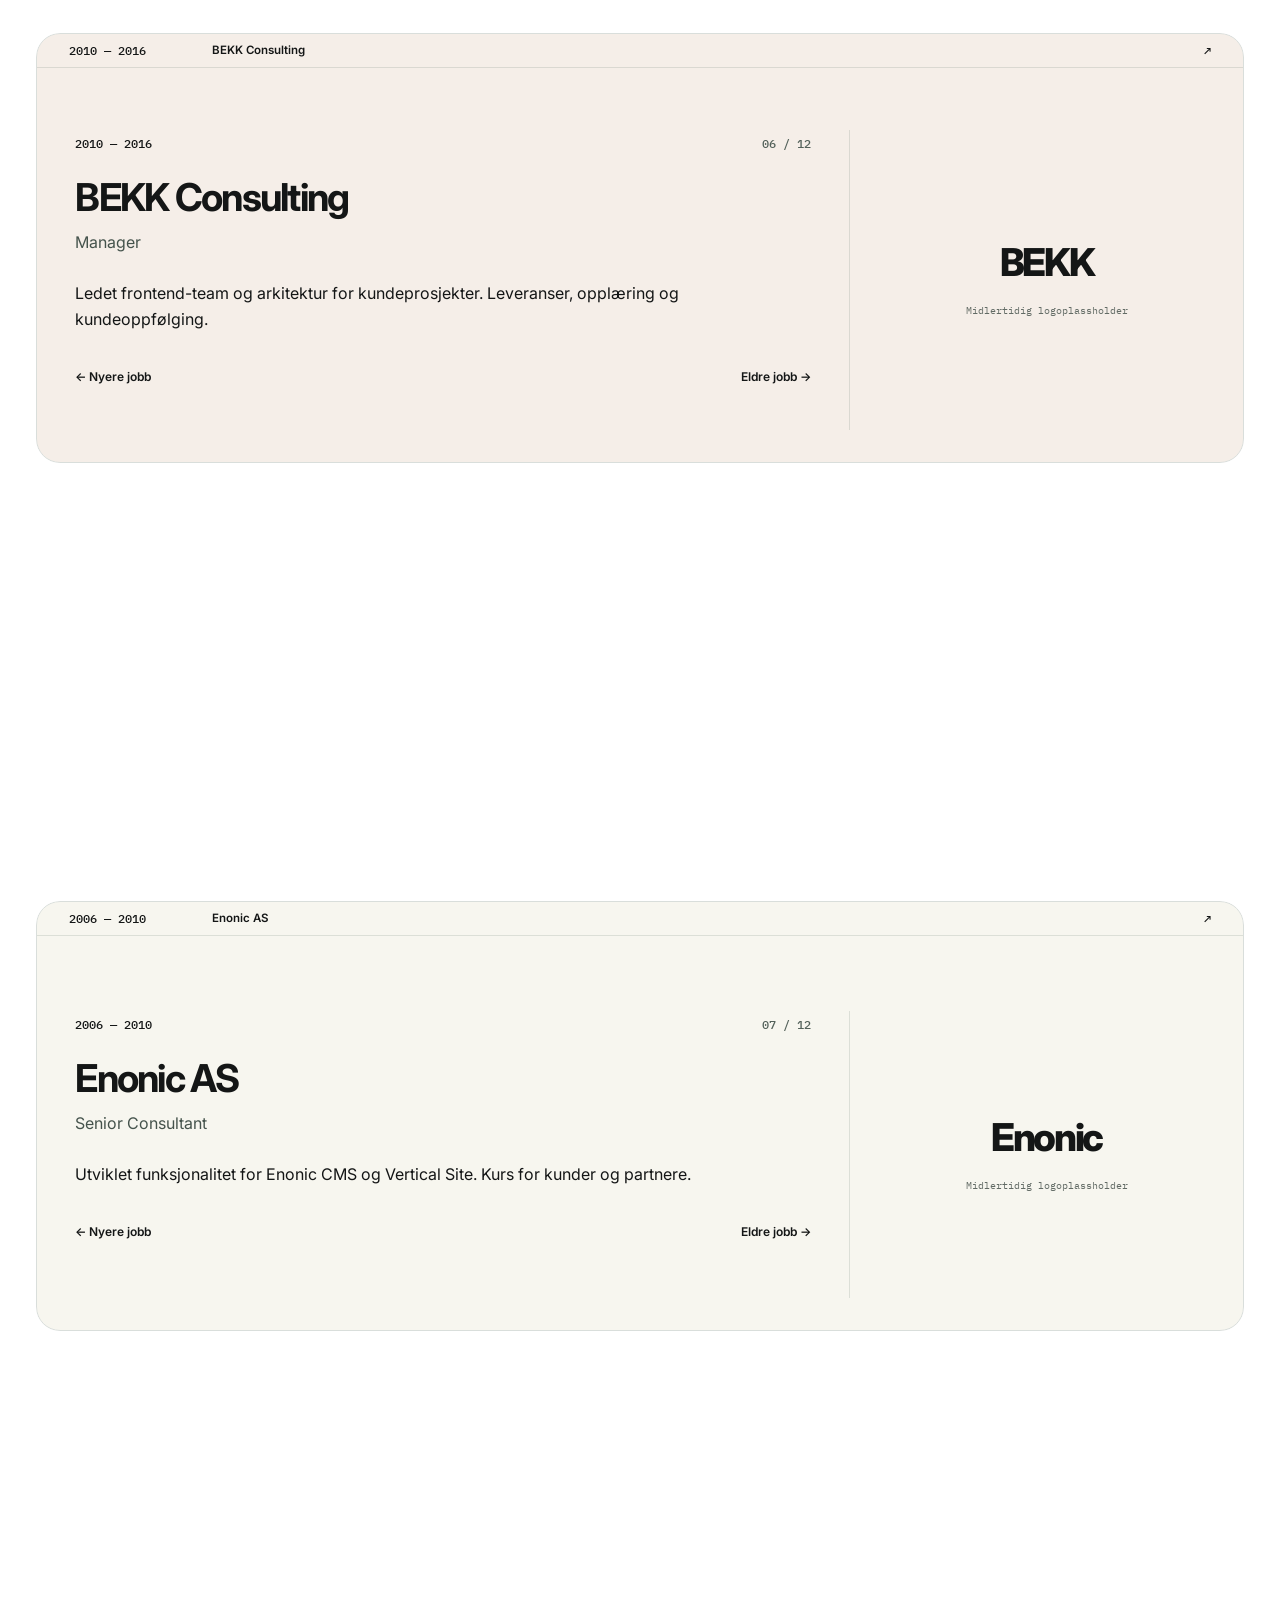
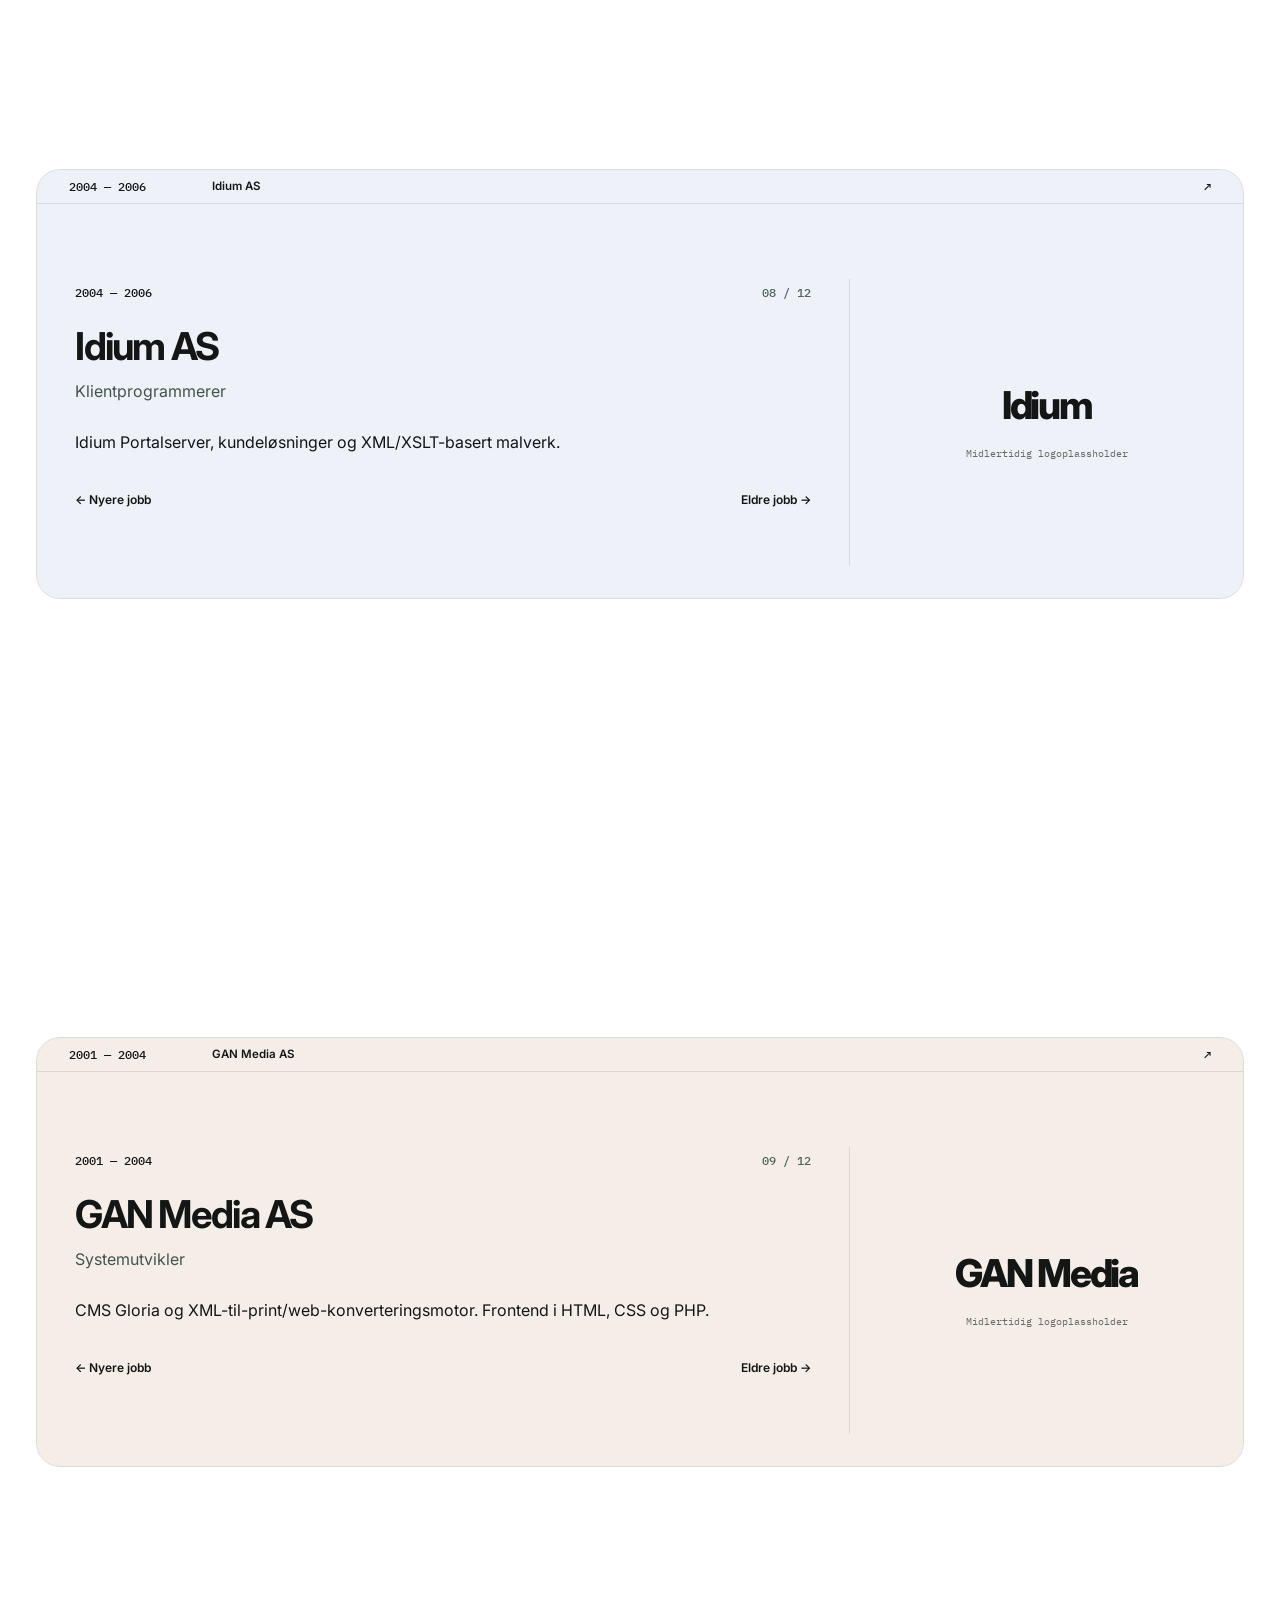
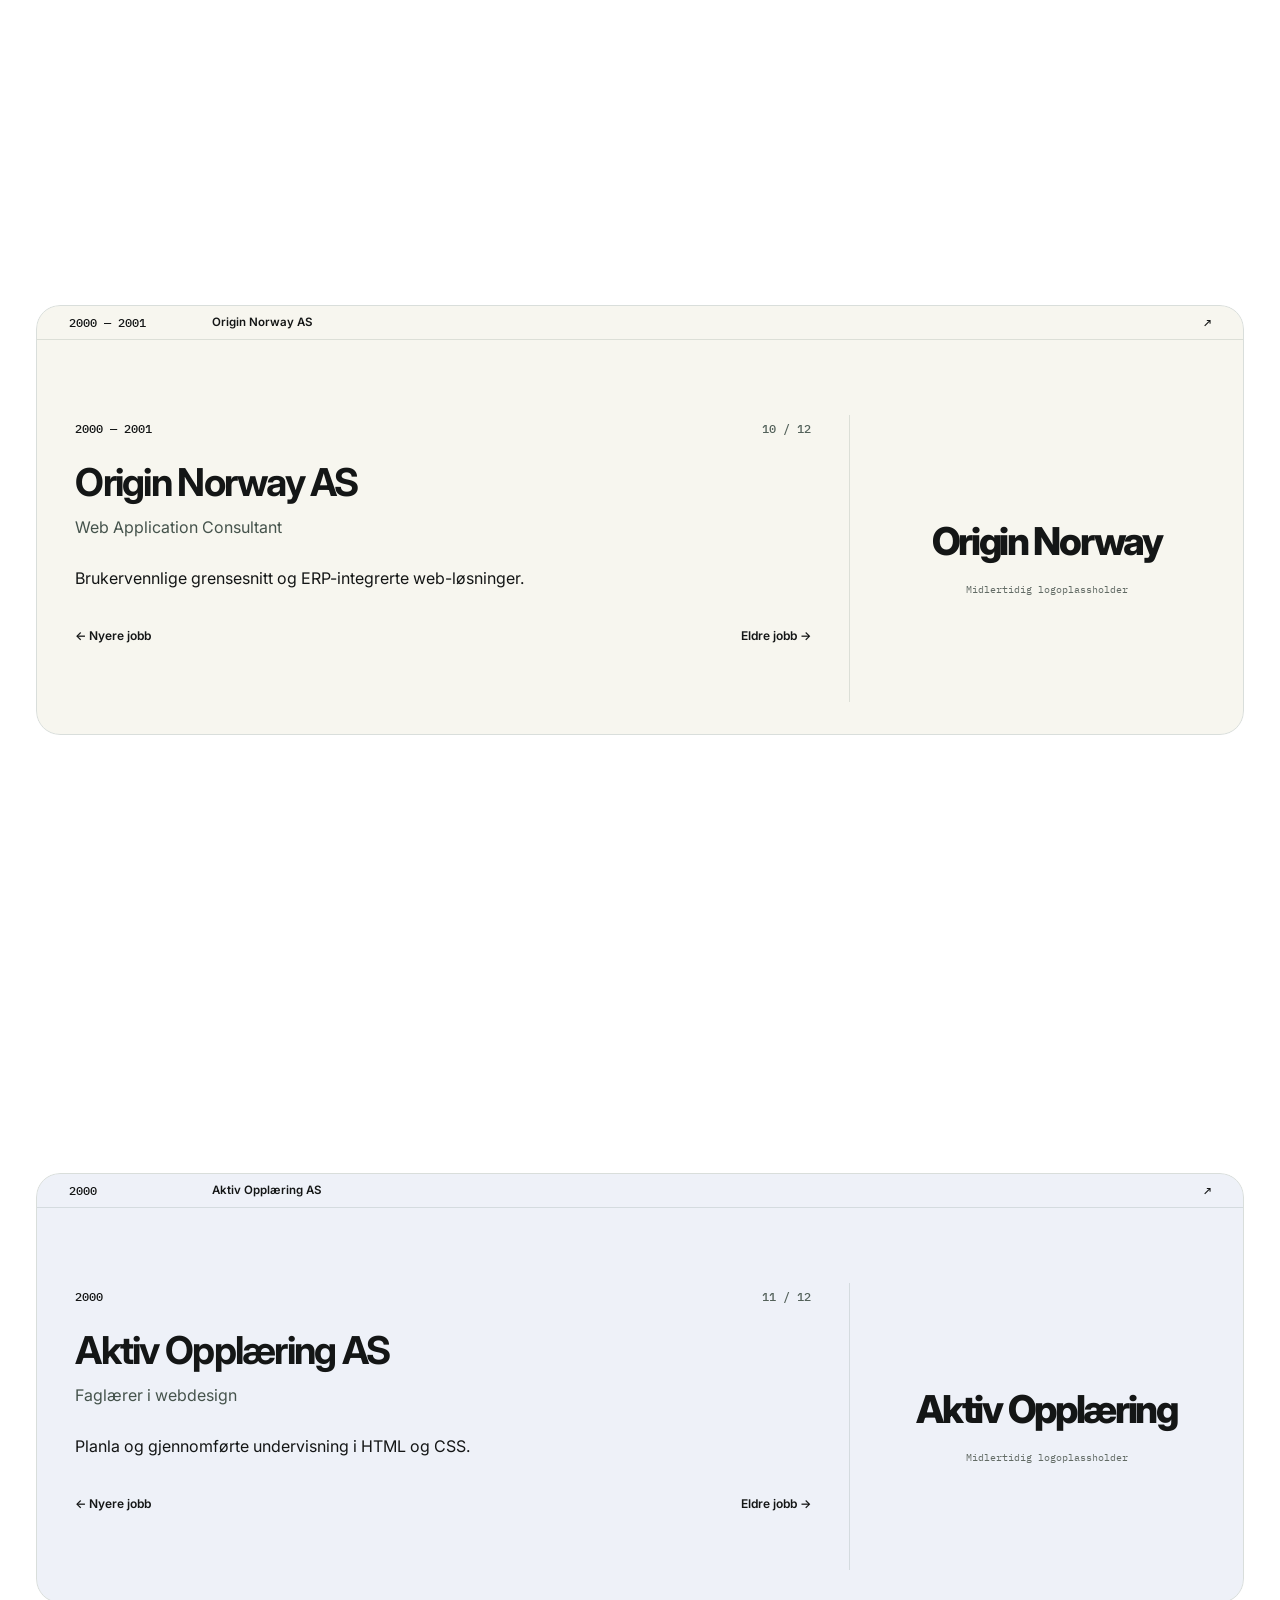
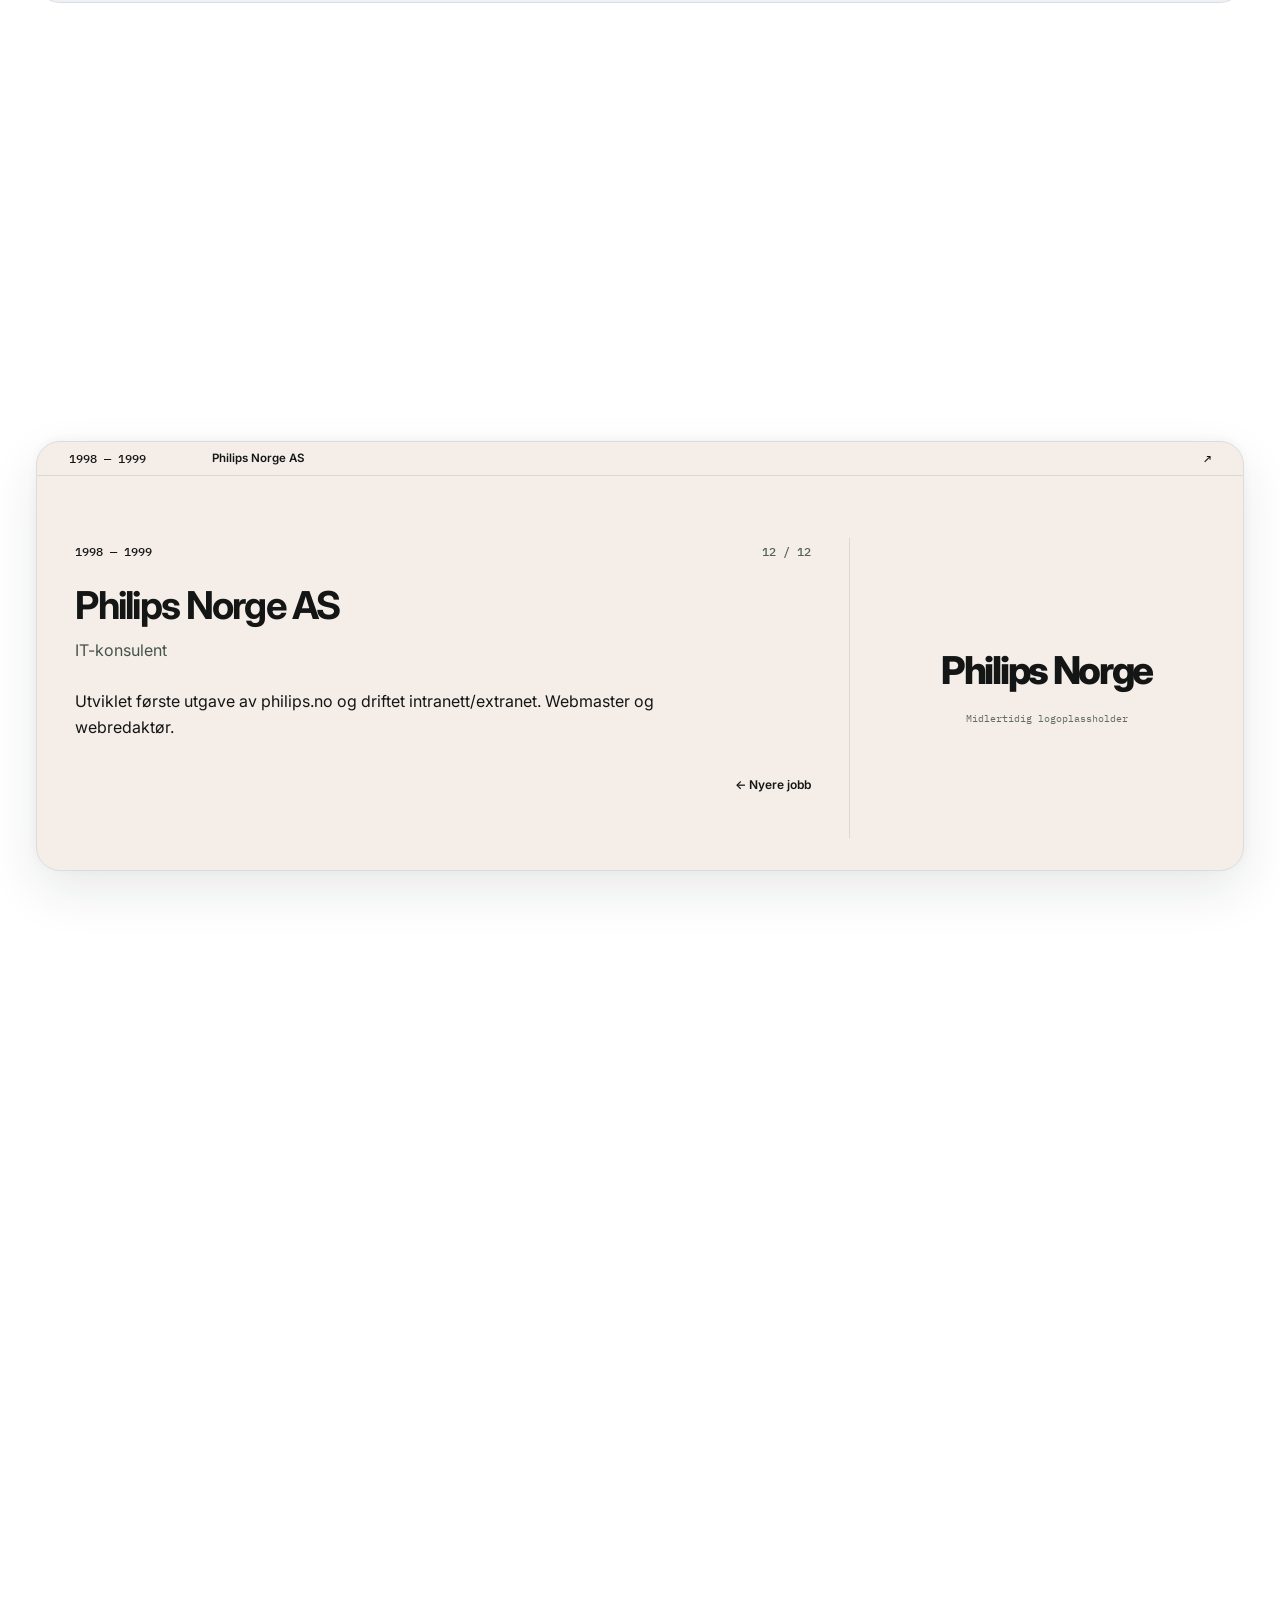
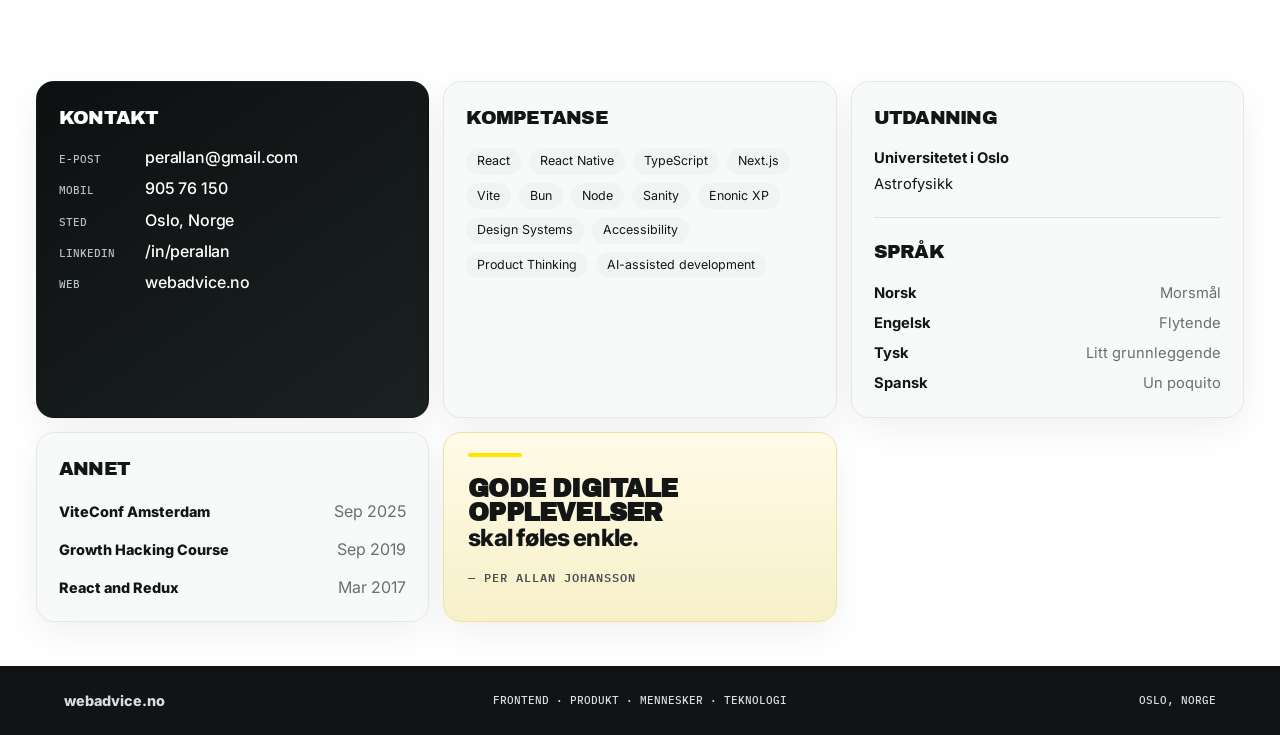
==== commit cfbf0704: "Updated CV" ====
--- a/index.html
+++ b/index.html
@@ -1,228 +1,417 @@
-<!DOCTYPE html>
+<!doctype html>
 <html lang="no">
-
 <head>
   <meta charset="utf-8">
-  <meta name="viewport" content="width=device-width, initial-scale=1.0">
+  <meta name="viewport" content="width=device-width, initial-scale=1">
+
   <title>Per Allan Johansson — Senior Frontend Developer</title>
-  <meta property="og:site_name" content="CV | Per Allan Johansson">
+  <meta name="description" content="CV for Per Allan Johansson — senior frontend-utvikler med 25+ års erfaring innen web, React, TypeScript, designsystemer og digitale produkter.">
+  <meta name="author" content="Per Allan Johansson">
+  <meta name="robots" content="index, follow">
+  <meta name="theme-color" media="(prefers-color-scheme: light)" content="#ffffff">
+  <meta name="theme-color" media="(prefers-color-scheme: dark)" content="#070808">
+
+  <link rel="canonical" href="https://webadvice.no/cv/">
+
+  <!-- Open Graph / Facebook -->
+  <meta property="og:site_name" content="webadvice.no">
   <meta property="og:locale" content="nb_NO">
-  <meta property="og:type" content="website">
-  <meta name="theme-color" media="(prefers-color-scheme: light)" content="#BCFBDE">
-  <meta name="theme-color" media="(prefers-color-scheme: dark)" content="#002A2A">
-  <meta property="og:image" content="https://webadvice.no/cv/img/share.jpg">
-  <meta property="og:image:alt" content="Bilde av meg">
+  <meta property="og:type" content="profile">
+  <meta property="og:title" content="Per Allan Johansson — Senior Frontend Developer">
+  <meta property="og:description" content="25+ år med web. Fortsatt nysgjerrig på hva vi kan bygge i morgen.">
+  <meta property="og:url" content="https://webadvice.no/cv/">
+  <meta property="og:image" content="https://webadvice.no/cv/share.png">
+  <meta property="og:image:secure_url" content="https://webadvice.no/cv/share.png">
+  <meta property="og:image:type" content="image/png">
   <meta property="og:image:width" content="1200">
   <meta property="og:image:height" content="630">
-  <meta name="description" content="CV for Per Allan Johansson">
-  <meta property="og:description" content="CV for Per Allan Johansson">
-  <meta property="og:title" content="Per Allan Johansson — Senior Frontend Developer">
-  <meta property="og:url" content="https://webadvice.no/cv/">
-  <meta name="author" content="Per Allan Johansson">
-  <link rel="canonical" href="https://webadvice.no/cv/">
+  <meta property="og:image:alt" content="Per Allan Johansson — Senior Frontend Developer. Ikke helt som alle andre. Heldigvis.">
+
+  <!-- Twitter / X -->
+  <meta name="twitter:card" content="summary_large_image">
+  <meta name="twitter:title" content="Per Allan Johansson — Senior Frontend Developer">
+  <meta name="twitter:description" content="25+ år med web. Fortsatt nysgjerrig på hva vi kan bygge i morgen.">
+  <meta name="twitter:image" content="https://webadvice.no/cv/share.png">
+  <meta name="twitter:image:alt" content="Per Allan Johansson — Senior Frontend Developer. Ikke helt som alle andre. Heldigvis.">
+
+  <!-- Fonts -->
   <link rel="preconnect" href="https://fonts.googleapis.com">
   <link rel="preconnect" href="https://fonts.gstatic.com" crossorigin>
-  <link rel="stylesheet"
-    href="https://fonts.googleapis.com/css2?family=Nunito:ital,wght@0,200..1000;1,200..1000&display=swap">
-  <link rel="stylesheet" href="index.css">
-  <script async src="https://www.googletagmanager.com/gtag/js?id=UA-1134961-13"></script>
+  <link href="https://fonts.googleapis.com/css2?family=Archivo+Black&family=IBM+Plex+Mono:wght@500;600&family=Inter:wght@400;500;600;700;800&display=swap" rel="stylesheet">
+
+  <link rel="stylesheet" href="index.e36f70bab6f8.css">
+  <link rel="stylesheet" href="stack.e0dfec0cd014.css">
+  <link rel="stylesheet" href="print.2f39b37a5979.css" media="print">
+
+  <!-- Google Analytics -->
+  <script async src="https://www.googletagmanager.com/gtag/js?id=G-438C1VW0TM"></script>
   <script>
     window.dataLayer = window.dataLayer || [];
-    function gtag() { dataLayer.push(arguments); }
+    function gtag(){dataLayer.push(arguments);}
     gtag('js', new Date());
-
-    gtag('config', 'UA-1134961-13');
+    gtag('config', 'G-438C1VW0TM');
   </script>
+
+  <!-- Structured data -->
   <script type="application/ld+json">
-    {
-      "@context": "https://schema.org",
-      "@type": "Person",
-      "name": "Per Allan Johansson",
-      "url": "https://webadvice.no/cv",
-      "jobTitle": "Senior Frontend Developer",
-      "sameAs": [
-        "https://www.linkedin.com/in/perallan/"
-      ],
-      "email": "mailto:perallan@gmail.com"
-    }
-    </script>
+  {
+    "@context": "https://schema.org",
+    "@type": "Person",
+    "name": "Per Allan Johansson",
+    "url": "https://webadvice.no/cv/",
+    "image": "https://webadvice.no/cv/share.png",
+    "jobTitle": "Senior Frontend Developer",
+    "worksFor": {
+      "@type": "Organization",
+      "name": "Uno-X Mobility"
+    },
+    "sameAs": [
+      "https://www.linkedin.com/in/perallan/",
+      "https://webadvice.no/"
+    ],
+    "email": "mailto:perallan@gmail.com"
+  }
+  </script>
 </head>
-
 <body>
-  <div class="reading-bar"></div>
-  <header>
-    <div class="inner-header">
-      <section class="header-content">
-        <div class="intro">
-          <h1 class="nunito-bold">Per Allan Johansson</h1>
-          <p>Senior Frontend Utvikler</p>
-        </div>
-
-        <div class="profile">
-          <h2>Profil</h2>
-          <p>
-            Senior frontend-utvikler med over 25 års erfaring innen webutvikling, CMS og moderne teknologier.
-            Spesialisert i HTML, CSS, React og TypeScript, med solid kompetanse på designsystemer og streamingløsninger.
-            Erfaring fra komplekse prosjekter for ledende aktører som Uno-X Mobility, Elton, Gjensidige, BEKK, RiksTV og
-            Strim.
-          </p>
-        </div>
-      </section>
-
-      <section class="header-picture">
-        <div class="picture">
-          <p><img src="img/me.png" alt="Bilde av Per Allan Johansson"></p>
-        </div>
-      </section>
-
+  <div class="reading-bar" aria-hidden="true"></div>
+
+  <header class="hero">
+    <div class="hero__inner">
+      <a class="brand" href="https://webadvice.no/">webadvice.no<span>/cv</span></a>
+
+      <nav class="hero__nav" aria-label="CV-navigasjon">
+        <a href="#na">Nå</a>
+        <a href="#erfaring">Erfaring</a>
+        <a href="#kompetanse">Kompetanse</a>
+        <a href="#kontakt">Kontakt</a>
+      </nav>
+
+      <div class="hero__copy">
+        <p class="eyebrow">Per Allan Johansson</p>
+        <p class="role">Senior Frontend Developer</p>
+
+        <h1>
+          Ikke helt<br>
+          som alle andre.<br>
+          <span>Heldigvis.</span>
+        </h1>
+
+        <p class="hero__lead">
+          25+ år med web. Fortsatt nysgjerrig på hva vi kan bygge i morgen.
+        </p>
+
+        <ul class="hero__tags">
+          <li>Frontend</li>
+          <li>Produkt</li>
+          <li>Designsystemer</li>
+          <li>AI</li>
+          <li>Web</li>
+        </ul>
+      </div>
+
+      <figure class="hero__portrait">
+        <img src="img/me.png" alt="Bilde av Per Allan Johansson">
+        <figcaption>Nysgjerrig siden 1998.</figcaption>
+      </figure>
     </div>
   </header>
 
-  <main>
-    <div class="inner-main">
-      <section class="main-experience">
-        <h2>Arbeidserfaring</h2>
-
-        <article class="job">
-          <h3>Seniorutvikler | Uno-X Mobility</h3>
-          <p class="date">August 2026 - active now</p>
-          <ul>
-            <li>Utvikling av skalerbare webapplikasjoner i React, ReactNative og TypeScript.</li>
-            <li>Vedlikehold og videreutvikling av et designsystem for konsistente brukeropplevelser.</li>
-            <li>Forbedret ytelse, tilgjengelighet og testdekning gjennom tverrfaglig samarbeid.</li>
+  <main class="page-shell">
+    <div class="content-grid">
+      <div class="content-main">
+        <section class="experience" id="erfaring" aria-labelledby="experience-title">
+          <div class="section-heading">
+            <h2 id="experience-title">Erfaring</h2>
+            <p>Scroll bakover. Klikk på en kortrygg for å gå tilbake. ↓</p>
+          </div>
+          <ol class="job-stack" style="--card-count: 12" role="list">
+            <li class="job-slot" style="--index: 0">
+              <span class="job-anchor" id="na" tabindex="-1" aria-label="Jobberfaring 1"></span>
+              <div class="job-card job-card--current">
+              <article class="job-card__content" aria-labelledby="job-title-0">
+                <a class="job-card__tab" href="#na" aria-label="Vis Uno-X Mobility / Elton, 2026 →"><span>2026 →</span><strong>Uno-X Mobility / Elton</strong><span aria-hidden="true">↗</span></a>
+                <div class="job-card__copy">
+                  <div class="job-card__meta"><p>2026 →</p><span>Nå · Pågående</span></div>
+                  <h3 id="job-title-0">Uno-X Mobility / Elton</h3>
+                  <p class="job-card__role">Seniorutvikler</p>
+                  <p class="job-card__summary">Jeg jobber med å bygge og forbedre digitale produkter på tvers av web, app og interne verktøy.
+              Bidrar både i kode og i hvordan nye løsninger formes.</p>
+                  <ul class="impact-list">
+              <li>Utvikling av web og app i React, React Native og TypeScript.</li>
+              <li>Videreutvikling av designsystem og komponentbiblioteker.</li>
+              <li>Nye konsepter og produkter fra idé til prototype og produksjon.</li>
+              <li>Fokus på brukeropplevelse, tilgjengelighet, ytelse og god arkitektur.</li>
+              <li>Tett samarbeid med produkt, design og andre utviklere.</li>
+            </ul>
+                  <nav class="job-card__browse" aria-label="Bla fra Uno-X Mobility / Elton"><a href="#jobb-2">Eldre jobb →</a></nav>
+                </div>
+                <div class="job-card__logo" aria-hidden="true"><img src="img/logos/elton.svg" alt="" width="240" height="120"></div>
+              </article>
+              </div>
+            </li>
+
+            <li class="job-slot" style="--index: 1">
+              <span class="job-anchor" id="jobb-2" tabindex="-1" aria-label="Jobberfaring 2"></span>
+              <div class="job-card">
+              <article class="job-card__content" aria-labelledby="job-title-1">
+                <a class="job-card__tab" href="#jobb-2" aria-label="Vis Gjensidige, 2024 — 2026"><span>2024 — 2026</span><strong>Gjensidige</strong><span aria-hidden="true">↗</span></a>
+                <div class="job-card__copy">
+                  <div class="job-card__meta"><p>2024 — 2026</p><span>02 / 12</span></div>
+                  <h3 id="job-title-1">Gjensidige</h3>
+                  <p class="job-card__role">Seniorutvikler</p>
+                  <p class="job-card__summary">Digitale tjenester i React og TypeScript. Designsystem, tilgjengelighet, ytelse og redesign av Godt Forberedt / Enonic XP.</p>
+
+                  <nav class="job-card__browse" aria-label="Bla fra Gjensidige"><a href="#na">← Nyere jobb</a><a href="#jobb-3">Eldre jobb →</a></nav>
+                </div>
+                <div class="job-card__logo" aria-hidden="true"><img src="img/logos/gjensidige.svg" alt="" width="240" height="120"></div>
+              </article>
+              </div>
+            </li>
+
+            <li class="job-slot" style="--index: 2">
+              <span class="job-anchor" id="jobb-3" tabindex="-1" aria-label="Jobberfaring 3"></span>
+              <div class="job-card">
+              <article class="job-card__content" aria-labelledby="job-title-2">
+                <a class="job-card__tab" href="#jobb-3" aria-label="Vis RiksTV / Strim, 2017 — 2024"><span>2017 — 2024</span><strong>RiksTV / Strim</strong><span aria-hidden="true">↗</span></a>
+                <div class="job-card__copy">
+                  <div class="job-card__meta"><p>2017 — 2024</p><span>03 / 12</span></div>
+                  <h3 id="job-title-2">RiksTV / Strim</h3>
+                  <p class="job-card__role">Senior Frontend Developer Lead</p>
+                  <p class="job-card__summary">WebTV- og streaming-UI i Next.js, headless CMS med Sanity og robuste frontend-arkitekturer.</p>
+
+                  <nav class="job-card__browse" aria-label="Bla fra RiksTV / Strim"><a href="#jobb-2">← Nyere jobb</a><a href="#jobb-4">Eldre jobb →</a></nav>
+                </div>
+                <div class="job-card__logo" aria-hidden="true"><span class="job-card__wordmark">RiksTV / Strim</span><small>Midlertidig logoplassholder</small></div>
+              </article>
+              </div>
+            </li>
+
+            <li class="job-slot" style="--index: 3">
+              <span class="job-anchor" id="jobb-4" tabindex="-1" aria-label="Jobberfaring 4"></span>
+              <div class="job-card">
+              <article class="job-card__content" aria-labelledby="job-title-3">
+                <a class="job-card__tab" href="#jobb-4" aria-label="Vis Capra Consulting, 2017"><span>2017</span><strong>Capra Consulting</strong><span aria-hidden="true">↗</span></a>
+                <div class="job-card__copy">
+                  <div class="job-card__meta"><p>2017</p><span>04 / 12</span></div>
+                  <h3 id="job-title-3">Capra Consulting</h3>
+                  <p class="job-card__role">Senior Consultant</p>
+                  <p class="job-card__summary">Frontend-konsulent hos Tine under migrasjon fra Enonic CMS til Enonic XP.</p>
+
+                  <nav class="job-card__browse" aria-label="Bla fra Capra Consulting"><a href="#jobb-3">← Nyere jobb</a><a href="#jobb-5">Eldre jobb →</a></nav>
+                </div>
+                <div class="job-card__logo" aria-hidden="true"><img src="img/logos/capra.avif" alt="" width="240" height="120"></div>
+              </article>
+              </div>
+            </li>
+
+            <li class="job-slot" style="--index: 4">
+              <span class="job-anchor" id="jobb-5" tabindex="-1" aria-label="Jobberfaring 5"></span>
+              <div class="job-card">
+              <article class="job-card__content" aria-labelledby="job-title-4">
+                <a class="job-card__tab" href="#jobb-5" aria-label="Vis GET, 2016 — 2017"><span>2016 — 2017</span><strong>GET</strong><span aria-hidden="true">↗</span></a>
+                <div class="job-card__copy">
+                  <div class="job-card__meta"><p>2016 — 2017</p><span>05 / 12</span></div>
+                  <h3 id="job-title-4">GET</h3>
+                  <p class="job-card__role">Senior System Developer</p>
+                  <p class="job-card__summary">WebTV-klient i React med fokus på modulære komponenter, stabilitet og brukeropplevelse.</p>
+
+                  <nav class="job-card__browse" aria-label="Bla fra GET"><a href="#jobb-4">← Nyere jobb</a><a href="#jobb-6">Eldre jobb →</a></nav>
+                </div>
+                <div class="job-card__logo" aria-hidden="true"><span class="job-card__wordmark">GET</span><small>Midlertidig logoplassholder</small></div>
+              </article>
+              </div>
+            </li>
+
+            <li class="job-slot" style="--index: 5">
+              <span class="job-anchor" id="jobb-6" tabindex="-1" aria-label="Jobberfaring 6"></span>
+              <div class="job-card">
+              <article class="job-card__content" aria-labelledby="job-title-5">
+                <a class="job-card__tab" href="#jobb-6" aria-label="Vis BEKK Consulting, 2010 — 2016"><span>2010 — 2016</span><strong>BEKK Consulting</strong><span aria-hidden="true">↗</span></a>
+                <div class="job-card__copy">
+                  <div class="job-card__meta"><p>2010 — 2016</p><span>06 / 12</span></div>
+                  <h3 id="job-title-5">BEKK Consulting</h3>
+                  <p class="job-card__role">Manager</p>
+                  <p class="job-card__summary">Ledet frontend-team og arkitektur for kundeprosjekter. Leveranser, opplæring og kundeoppfølging.</p>
+
+                  <nav class="job-card__browse" aria-label="Bla fra BEKK Consulting"><a href="#jobb-5">← Nyere jobb</a><a href="#jobb-7">Eldre jobb →</a></nav>
+                </div>
+                <div class="job-card__logo" aria-hidden="true"><span class="job-card__wordmark">BEKK</span><small>Midlertidig logoplassholder</small></div>
+              </article>
+              </div>
+            </li>
+
+            <li class="job-slot" style="--index: 6">
+              <span class="job-anchor" id="jobb-7" tabindex="-1" aria-label="Jobberfaring 7"></span>
+              <div class="job-card">
+              <article class="job-card__content" aria-labelledby="job-title-6">
+                <a class="job-card__tab" href="#jobb-7" aria-label="Vis Enonic AS, 2006 — 2010"><span>2006 — 2010</span><strong>Enonic AS</strong><span aria-hidden="true">↗</span></a>
+                <div class="job-card__copy">
+                  <div class="job-card__meta"><p>2006 — 2010</p><span>07 / 12</span></div>
+                  <h3 id="job-title-6">Enonic AS</h3>
+                  <p class="job-card__role">Senior Consultant</p>
+                  <p class="job-card__summary">Utviklet funksjonalitet for Enonic CMS og Vertical Site. Kurs for kunder og partnere.</p>
+
+                  <nav class="job-card__browse" aria-label="Bla fra Enonic AS"><a href="#jobb-6">← Nyere jobb</a><a href="#jobb-8">Eldre jobb →</a></nav>
+                </div>
+                <div class="job-card__logo" aria-hidden="true"><span class="job-card__wordmark">Enonic</span><small>Midlertidig logoplassholder</small></div>
+              </article>
+              </div>
+            </li>
+
+            <li class="job-slot" style="--index: 7">
+              <span class="job-anchor" id="jobb-8" tabindex="-1" aria-label="Jobberfaring 8"></span>
+              <div class="job-card">
+              <article class="job-card__content" aria-labelledby="job-title-7">
+                <a class="job-card__tab" href="#jobb-8" aria-label="Vis Idium AS, 2004 — 2006"><span>2004 — 2006</span><strong>Idium AS</strong><span aria-hidden="true">↗</span></a>
+                <div class="job-card__copy">
+                  <div class="job-card__meta"><p>2004 — 2006</p><span>08 / 12</span></div>
+                  <h3 id="job-title-7">Idium AS</h3>
+                  <p class="job-card__role">Klientprogrammerer</p>
+                  <p class="job-card__summary">Idium Portalserver, kundeløsninger og XML/XSLT-basert malverk.</p>
+
+                  <nav class="job-card__browse" aria-label="Bla fra Idium AS"><a href="#jobb-7">← Nyere jobb</a><a href="#jobb-9">Eldre jobb →</a></nav>
+                </div>
+                <div class="job-card__logo" aria-hidden="true"><span class="job-card__wordmark">Idium</span><small>Midlertidig logoplassholder</small></div>
+              </article>
+              </div>
+            </li>
+
+            <li class="job-slot" style="--index: 8">
+              <span class="job-anchor" id="jobb-9" tabindex="-1" aria-label="Jobberfaring 9"></span>
+              <div class="job-card">
+              <article class="job-card__content" aria-labelledby="job-title-8">
+                <a class="job-card__tab" href="#jobb-9" aria-label="Vis GAN Media AS, 2001 — 2004"><span>2001 — 2004</span><strong>GAN Media AS</strong><span aria-hidden="true">↗</span></a>
+                <div class="job-card__copy">
+                  <div class="job-card__meta"><p>2001 — 2004</p><span>09 / 12</span></div>
+                  <h3 id="job-title-8">GAN Media AS</h3>
+                  <p class="job-card__role">Systemutvikler</p>
+                  <p class="job-card__summary">CMS Gloria og XML-til-print/web-konverteringsmotor. Frontend i HTML, CSS og PHP.</p>
+
+                  <nav class="job-card__browse" aria-label="Bla fra GAN Media AS"><a href="#jobb-8">← Nyere jobb</a><a href="#jobb-10">Eldre jobb →</a></nav>
+                </div>
+                <div class="job-card__logo" aria-hidden="true"><span class="job-card__wordmark">GAN Media</span><small>Midlertidig logoplassholder</small></div>
+              </article>
+              </div>
+            </li>
+
+            <li class="job-slot" style="--index: 9">
+              <span class="job-anchor" id="jobb-10" tabindex="-1" aria-label="Jobberfaring 10"></span>
+              <div class="job-card">
+              <article class="job-card__content" aria-labelledby="job-title-9">
+                <a class="job-card__tab" href="#jobb-10" aria-label="Vis Origin Norway AS, 2000 — 2001"><span>2000 — 2001</span><strong>Origin Norway AS</strong><span aria-hidden="true">↗</span></a>
+                <div class="job-card__copy">
+                  <div class="job-card__meta"><p>2000 — 2001</p><span>10 / 12</span></div>
+                  <h3 id="job-title-9">Origin Norway AS</h3>
+                  <p class="job-card__role">Web Application Consultant</p>
+                  <p class="job-card__summary">Brukervennlige grensesnitt og ERP-integrerte web-løsninger.</p>
+
+                  <nav class="job-card__browse" aria-label="Bla fra Origin Norway AS"><a href="#jobb-9">← Nyere jobb</a><a href="#jobb-11">Eldre jobb →</a></nav>
+                </div>
+                <div class="job-card__logo" aria-hidden="true"><span class="job-card__wordmark">Origin Norway</span><small>Midlertidig logoplassholder</small></div>
+              </article>
+              </div>
+            </li>
+
+            <li class="job-slot" style="--index: 10">
+              <span class="job-anchor" id="jobb-11" tabindex="-1" aria-label="Jobberfaring 11"></span>
+              <div class="job-card">
+              <article class="job-card__content" aria-labelledby="job-title-10">
+                <a class="job-card__tab" href="#jobb-11" aria-label="Vis Aktiv Opplæring AS, 2000"><span>2000</span><strong>Aktiv Opplæring AS</strong><span aria-hidden="true">↗</span></a>
+                <div class="job-card__copy">
+                  <div class="job-card__meta"><p>2000</p><span>11 / 12</span></div>
+                  <h3 id="job-title-10">Aktiv Opplæring AS</h3>
+                  <p class="job-card__role">Faglærer i webdesign</p>
+                  <p class="job-card__summary">Planla og gjennomførte undervisning i HTML og CSS.</p>
+
+                  <nav class="job-card__browse" aria-label="Bla fra Aktiv Opplæring AS"><a href="#jobb-10">← Nyere jobb</a><a href="#jobb-12">Eldre jobb →</a></nav>
+                </div>
+                <div class="job-card__logo" aria-hidden="true"><span class="job-card__wordmark">Aktiv Opplæring</span><small>Midlertidig logoplassholder</small></div>
+              </article>
+              </div>
+            </li>
+
+            <li class="job-slot" style="--index: 11">
+              <span class="job-anchor" id="jobb-12" tabindex="-1" aria-label="Jobberfaring 12"></span>
+              <div class="job-card">
+              <article class="job-card__content" aria-labelledby="job-title-11">
+                <a class="job-card__tab" href="#jobb-12" aria-label="Vis Philips Norge AS, 1998 — 1999"><span>1998 — 1999</span><strong>Philips Norge AS</strong><span aria-hidden="true">↗</span></a>
+                <div class="job-card__copy">
+                  <div class="job-card__meta"><p>1998 — 1999</p><span>12 / 12</span></div>
+                  <h3 id="job-title-11">Philips Norge AS</h3>
+                  <p class="job-card__role">IT-konsulent</p>
+                  <p class="job-card__summary">Utviklet første utgave av philips.no og driftet intranett/extranet. Webmaster og webredaktør.</p>
+
+                  <nav class="job-card__browse" aria-label="Bla fra Philips Norge AS"><a href="#jobb-11">← Nyere jobb</a></nav>
+                </div>
+                <div class="job-card__logo" aria-hidden="true"><span class="job-card__wordmark">Philips Norge</span><small>Midlertidig logoplassholder</small></div>
+              </article>
+              </div>
+            </li>
+          </ol>
+        </section>
+      </div>
+
+      <aside class="sidebar">
+        <section class="sidebar-card sidebar-card--dark" id="kontakt">
+          <h2>Kontakt</h2>
+          <ul class="contact-list">
+            <li><span>E-post</span><a href="mailto:perallan@gmail.com">perallan@gmail.com</a></li>
+            <li><span>Mobil</span><a href="tel:+4790576150">905 76 150</a></li>
+            <li><span>Sted</span><span>Oslo, Norge</span></li>
+            <li><span>LinkedIn</span><a href="https://www.linkedin.com/in/perallan/">/in/perallan</a></li>
+            <li><span>Web</span><a href="https://webadvice.no/">webadvice.no</a></li>
           </ul>
-        </article>
-
-        <article class="job">
-          <h3>Seniorutvikler | Gjensidige</h3>
-          <p class="date">August 2024 - Mars 2026</p>
-          <ul>
-            <li>Utvikling av skalerbare webapplikasjoner i React og TypeScript.</li>
-            <li>Vedlikehold og videreutvikling av et designsystem for konsistente brukeropplevelser.</li>
-            <li>Forbedret ytelse, tilgjengelighet og testdekning gjennom tverrfaglig samarbeid.</li>
-            <li>Redesign og reimplementering av Godt Forberedt for Gjensidige / Enonic XP.</li>
+        </section>
+
+        <section class="sidebar-card" id="kompetanse">
+          <h2>Kompetanse</h2>
+          <ul class="pill-list">
+            <li>React</li><li>React Native</li><li>TypeScript</li><li>Next.js</li>
+            <li>Vite</li><li>Bun</li><li>Node</li><li>Sanity</li><li>Enonic XP</li>
+            <li>Design Systems</li><li>Accessibility</li><li>Product Thinking</li>
+            <li>AI-assisted development</li>
           </ul>
-        </article>
-
-        <article class="job">
-          <h3>Senior Frontend Developer Lead | RiksTV &amp; Strim</h3>
-          <p class="date">November 2017 - August 2024</p>
-          <ul>
-            <li>Designet og leverte WebTV- og streaming-UI i Next.js.</li>
-            <li>Integrerte headless CMS (Sanity) og bygget robuste frontend-arkitekturer.</li>
-            <li>Optimaliserte avspillingsflyt, oppstartstid og distribusjonspipelines.</li>
+        </section>
+
+        <section class="sidebar-card sidebar-card--split">
+          <div>
+            <h2>Utdanning</h2>
+            <p><strong>Universitetet i Oslo</strong><br>Astrofysikk</p>
+          </div>
+
+          <div>
+            <h2>Språk</h2>
+            <dl class="language-list">
+              <div><dt>Norsk</dt><dd>Morsmål</dd></div>
+              <div><dt>Engelsk</dt><dd>Flytende</dd></div>
+              <div><dt>Tysk</dt><dd>Litt grunnleggende</dd></div>
+              <div><dt>Spansk</dt><dd>Un poquito</dd></div>
+            </dl>
+          </div>
+        </section>
+
+        <section class="sidebar-card">
+          <h2>Annet</h2>
+          <ul class="other-list">
+            <li><strong>ViteConf Amsterdam</strong><span>Sep 2025</span></li>
+            <li><strong>Growth Hacking Course</strong><span>Sep 2019</span></li>
+            <li><strong>React and Redux</strong><span>Mar 2017</span></li>
           </ul>
-        </article>
-
-        <article class="job">
-          <h3>Senior Consultant | Capra Consulting AS</h3>
-          <p class="date">Juli 2017 - Oktober 2017</p>
-          <ul>
-            <li>Frontend-konsulent utleid til Tine ved migrasjon fra Enonic CMS til Enonic XP.</li>
-            <li>Rådgivning for frontend-arkitektur og gjennomføring av beste praksis.</li>
-          </ul>
-        </article>
-
-        <article class="job">
-          <h3>Senior System Developer | GET</h3>
-          <p class="date">Februar 2016 - Juni 2017</p>
-          <ul>
-            <li>Utviklet WebTV-klient i React med fokus på modulære komponenter og stabilitet.</li>
-            <li>Forbedret cross-browser-kompatibilitet og brukeropplevelse.</li>
-          </ul>
-        </article>
-
-        <article class="job">
-          <h3>Manager | BEKK Consulting AS</h3>
-          <p class="date">Juli 2010 - Januar 2016</p>
-          <ul>
-            <li>Ledet frontend-team og arkitektur for kundeprosjekter, hovedsakelig med Enonic.</li>
-            <li>Ansvar for leveranser, opplæring og kundeoppfølging (Jøtul, Get, Avinor, SIO (Studentsamskipnaden i Oslo
-              og Akershus) m.fl.).</li>
-          </ul>
-        </article>
-
-        <article class="job">
-          <h3>Senior Consultant | Enonic AS</h3>
-          <p class="date">Februar 2006 - Juni 2010</p>
-          <ul>
-            <li>Utviklet funksjonalitet for Enonic CMS og Vertical Site.</li>
-            <li>Utarbeidet og holdt kurs for kunder og partnere.</li>
-          </ul>
-        </article>
-
-        <article class="job">
-          <h3>Klientprogrammerer | Idium AS</h3>
-          <p class="date">Juni 2004 - Januar 2006</p>
-          <ul>
-            <li>Utviklet Idium Portalserver og implementerte løsninger for kunder.</li>
-            <li>Arbeidet med XML/XSLT-basert malverk og malsystemer.</li>
-          </ul>
-        </article>
-
-        <article class="job">
-          <h3>Systemutvikler | GAN Media AS</h3>
-          <p class="date">Mai 2001 - Mai 2004</p>
-          <ul>
-            <li>Implementerte CMS Gloria og utviklet en XML-til-print/web konverteringsmotor.</li>
-            <li>Frontend-utvikling i HTML, CSS og PHP.</li>
-          </ul>
-        </article>
-
-        <article class="job">
-          <h3>Web Application Consultant | Origin Norway AS</h3>
-          <p class="date">Januar 2000 - April 2001</p>
-          <ul>
-            <li>Utviklet brukervennlige grensesnitt og ERP-integrerte web-løsninger.</li>
-          </ul>
-        </article>
-
-        <article class="job">
-          <h3>Faglærer i Webdesign | Aktiv Opplæring AS</h3>
-          <p class="date">August 2000 - Desember 2000</p>
-          <ul>
-            <li>Kursholder i HTML og CSS — planla og gjennomførte undervisning.</li>
-          </ul>
-        </article>
-
-        <article class="job">
-          <h3>IT-konsulent | Philips Norge AS</h3>
-          <p class="date">Juni 1998 - Desember 1999</p>
-          <ul>
-            <li>Utviklet første utgave av philips.no og driftet intranett/extranet.</li>
-            <li>Funksjonerte som webmaster og webredaktør for Philips Norge AS.</li>
-          </ul>
-        </article>
-      </section>
-
-      <section class="main-contact">
-        <div class="inner-contact">
-          <h2>Kontakt</h2>
-          <p>
-            Mob: <a href="tel:90576150" title="Ring meg gjerne">90576150</a><br />
-            E-post: <a href="mailto:perallan@gmail.com" title="Send meg gjerne en e-post">perallan@gmail.com</a>
-          </p>
-          <h2>Kompetanse</h2>
-          <p>Enonic CMS, Enonic XP, Sanity, HTML, CSS, React, TypeScript, NextJS, Vite, npm, Bun, Node, LESS, SASS.</p>
-
-          <h2>Utdanning</h2>
-          <p>Universitetet i Oslo:<br />Astrofysikk</p>
-          <h2>Språk</h2>
-          <p>
-            Norsk: morsmål<br />
-            Engelsk: flytende<br />
-            Tysk: litt grunnleggende<br />
-            Spansk: bittelitt
-          </p>
-          <h2>Annet</h2>
-          <p>
-            ViteConf Amsterdam - sep 2025<br />
-            Growth Hacking Course (2-day crash course) - sep 2019<br />
-            React and Redux = Web Applications the Facebook way - mars 2017</p>
-        </div>
-      </section>
+        </section>
+
+        <blockquote class="quote-card">
+          <p><span>Gode digitale opplevelser</span> skal føles enkle.</p>
+          <footer>— Per Allan Johansson</footer>
+        </blockquote>
+      </aside>
     </div>
   </main>
+
+  <footer class="site-footer">
+    <a href="https://webadvice.no/">webadvice.no</a>
+    <p>Frontend · Produkt · Mennesker · Teknologi</p>
+    <p>Oslo, Norge</p>
+  </footer>
 </body>
-
 </html>
--- a/index.e36f70bab6f8.css
+++ b/index.e36f70bab6f8.css
@@ -0,0 +1,793 @@
+:root {
+  --ink: #0a0b0b;
+  --paper: #ffffff;
+  --page: #edf0f0;
+  --soft: #f7f8f8;
+  --soft-2: #f2f4f4;
+  --text: #141616;
+  --muted: #697071;
+  --line: #dfe3e3;
+  --yellow: #ffe500;
+  --mint: #e7faf1;
+  --mint-2: #d7f3e7;
+  --green: #11c987;
+  --green-deep: #0f8f61;
+  --radius-lg: 24px;
+  --radius-md: 18px;
+  --shadow-soft: 0 12px 36px rgb(0 0 0 / 0.06);
+
+  --font-display: "Archivo Black", Impact, sans-serif;
+  --font-body: "Inter", -apple-system, BlinkMacSystemFont, "Segoe UI", sans-serif;
+  --font-mono: "IBM Plex Mono", "SFMono-Regular", Consolas, monospace;
+}
+
+*,
+*::before,
+*::after { box-sizing: border-box; }
+
+html {
+  scroll-behavior: smooth;
+  -webkit-text-size-adjust: 100%;
+}
+
+body {
+  margin: 0;
+  background: var(--page);
+  color: var(--text);
+  font-family: var(--font-body);
+  font-size: 16px;
+  line-height: 1.5;
+  -webkit-font-smoothing: antialiased;
+}
+
+a { color: inherit; text-decoration: none; }
+a:hover { text-decoration: underline; text-underline-offset: .2em; }
+a:focus-visible { outline: 3px solid var(--yellow); outline-offset: 4px; }
+
+.reading-bar {
+  position: fixed;
+  inset: 0 auto auto 0;
+  z-index: 99;
+  width: 0;
+  height: 5px;
+  background: var(--yellow);
+  animation: progress linear;
+  animation-timeline: scroll(root);
+}
+@keyframes progress { to { width: 100%; } }
+
+/* HERO */
+.hero {
+  background:
+    radial-gradient(circle at 74% 18%, rgb(255 255 255 / 0.025), transparent 18%),
+    linear-gradient(180deg, #020303, #090a0a);
+  color: #fff;
+}
+.hero__inner {
+  position: relative;
+  min-height: 570px;
+  max-width: 1440px;
+  margin: 0 auto;
+  padding: 28px clamp(24px, 5vw, 80px) 34px;
+  overflow: hidden;
+}
+.brand {
+  position: relative;
+  z-index: 3;
+  font-weight: 800;
+  font-size: 1.08rem;
+  letter-spacing: -.04em;
+}
+.brand span { color: var(--yellow); }
+
+.hero__nav {
+  position: absolute;
+  top: 30px;
+  right: clamp(24px, 5vw, 80px);
+  z-index: 3;
+  display: flex;
+  gap: 14px;
+  font: 600 .68rem/1 var(--font-mono);
+  text-transform: uppercase;
+}
+.hero__nav a:not(:last-child)::after {
+  content: " /";
+  margin-left: 14px;
+  opacity: .35;
+}
+
+.hero__copy {
+  position: relative;
+  z-index: 3;
+  width: min(720px, 62%);
+  padding-top: 48px;
+}
+.eyebrow {
+  margin: 0;
+  color: var(--yellow);
+  font: 600 clamp(.78rem, 1.3vw, 1rem)/1.2 var(--font-mono);
+  letter-spacing: .28em;
+  text-transform: uppercase;
+}
+.role {
+  margin: 6px 0 22px;
+  color: #d7d9d9;
+  font-size: 1rem;
+  letter-spacing: .18em;
+  text-transform: uppercase;
+}
+.hero h1 {
+  max-width: 700px;
+  margin: 0;
+  font-family: var(--font-display);
+  font-size: clamp(3.1rem, 7vw, 6.7rem);
+  font-weight: 400;
+  line-height: .88;
+  letter-spacing: -.065em;
+  text-transform: uppercase;
+}
+.hero h1 span { color: var(--yellow); }
+
+.hero__lead {
+  max-width: 460px;
+  margin: 26px 0 0;
+  font-size: clamp(1rem, 1.6vw, 1.25rem);
+  line-height: 1.45;
+}
+.hero__tags {
+  display: flex;
+  flex-wrap: wrap;
+  gap: 8px 20px;
+  margin: 28px 0 0;
+  padding: 0;
+  list-style: none;
+  color: #c4c7c7;
+  font: 500 .68rem/1.2 var(--font-mono);
+  text-transform: uppercase;
+}
+.hero__tags li:not(:last-child)::after {
+  content: "/";
+  margin-left: 20px;
+  opacity: .5;
+}
+
+.hero__portrait {
+  position: absolute;
+  inset: 0 0 0 auto;
+  z-index: 1;
+  width: 55%;
+  margin: 0;
+}
+.hero__portrait::before {
+  content: "";
+  position: absolute;
+  inset: 0;
+  z-index: 2;
+  background:
+    linear-gradient(90deg, #070808 0%, rgb(7 8 8 / .92) 8%, transparent 42%),
+    linear-gradient(0deg, #070808 0%, transparent 20%);
+}
+.hero__portrait img {
+  width: 100%;
+  height: 100%;
+  object-fit: cover;
+  object-position: 52% 30%;
+  filter: grayscale(1) contrast(1.05);
+}
+.hero__portrait figcaption {
+  position: absolute;
+  right: 9%;
+  top: 33%;
+  z-index: 3;
+  max-width: 230px;
+  transform: rotate(-5deg);
+  color: #ededed;
+  text-shadow: 0 2px 10px rgb(0 0 0 / .35);
+  font-family: "Comic Sans MS", "Bradley Hand", cursive;
+  font-size: clamp(1.2rem, 2.15vw, 2rem);
+  line-height: 1.02;
+}
+
+/* PAGE */
+.page-shell {
+  max-width: 1440px;
+  margin: 0 auto;
+  padding: 28px clamp(20px, 3vw, 36px) 44px;
+  background: var(--paper);
+}
+
+.content-grid {
+  display: grid;
+  grid-template-columns: minmax(0, 1fr) 320px;
+  gap: 28px;
+}
+
+/* NOW */
+.now-card {
+  position: relative;
+  display: grid;
+  grid-template-columns: 64px minmax(0, 1fr);
+  gap: 0 14px;
+  padding: 28px 32px 30px 24px;
+  border: 1px solid #b7ecd6;
+  border-radius: var(--radius-lg);
+  background:
+    radial-gradient(circle at 100% 0%, rgb(255 255 255 / 0.75), transparent 24%),
+    linear-gradient(120deg, var(--mint), #eefdf6);
+  box-shadow: inset 0 1px 0 rgb(255 255 255 / .7);
+}
+.now-card__rail {
+  position: absolute;
+  left: 30px;
+  top: 64px;
+  bottom: 32px;
+  width: 2px;
+  background: #a6e4cb;
+}
+.now-card__dot {
+  position: absolute;
+  left: -6px;
+  top: 10px;
+  width: 14px;
+  height: 14px;
+  border-radius: 50%;
+  background: var(--green);
+}
+.now-card__label {
+  position: relative;
+  z-index: 1;
+  align-self: start;
+  justify-self: center;
+  padding: 13px 11px;
+  border-radius: 15px;
+  background: linear-gradient(180deg, var(--mint-2), #bff4de);
+  font-family: var(--font-display);
+  font-size: 1.18rem;
+  text-transform: uppercase;
+  box-shadow: 0 8px 18px rgb(20 190 130 / .12);
+}
+
+.job-heading {
+  display: flex;
+  align-items: flex-start;
+  justify-content: space-between;
+  gap: 18px;
+}
+.job-heading .date,
+.timeline-date { font-family: var(--font-mono); }
+.job-heading .date {
+  margin: 0 0 2px;
+  font-size: .78rem;
+  font-weight: 600;
+}
+.job-heading h2 {
+  margin: 0;
+  font-size: clamp(1.5rem, 2.6vw, 2rem);
+  line-height: 1.08;
+  letter-spacing: -.04em;
+}
+.job-heading .title {
+  margin: 6px 0 0;
+  color: #303737;
+  font-size: 1rem;
+  font-weight: 500;
+}
+.status {
+  flex: 0 0 auto;
+  display: inline-flex;
+  align-items: center;
+  align-self: flex-start;
+  padding: 9px 14px;
+  border-radius: 999px;
+  background: rgb(17 201 135 / .11);
+  color: var(--green-deep);
+  font-size: .8rem;
+  line-height: 1;
+  font-weight: 700;
+}
+
+.summary {
+  max-width: 760px;
+  margin: 18px 0 16px;
+  font-size: 1.01rem;
+  line-height: 1.58;
+}
+.impact-list {
+  display: grid;
+  gap: 8px;
+  margin: 0;
+  padding: 0;
+  list-style: none;
+}
+.impact-list li {
+  position: relative;
+  padding-left: 22px;
+  line-height: 1.48;
+}
+.impact-list li::before {
+  content: "";
+  position: absolute;
+  left: 2px;
+  top: .64em;
+  width: 7px;
+  height: 7px;
+  border-radius: 50%;
+  background: var(--green);
+}
+
+/* EXPERIENCE */
+.experience { margin-top: 34px; }
+
+.section-heading {
+  display: flex;
+  align-items: baseline;
+  justify-content: space-between;
+  gap: 20px;
+  margin-bottom: 20px;
+}
+.section-heading h2,
+.sidebar-card h2,
+.quote-card h2 {
+  margin: 0;
+  font-family: var(--font-display);
+  font-weight: 400;
+  letter-spacing: -.04em;
+  text-transform: uppercase;
+}
+.section-heading h2 { font-size: clamp(1.8rem, 3vw, 2.45rem); }
+.section-heading p {
+  margin: 0;
+  color: #93999a;
+  font: 500 .64rem/1.2 var(--font-mono);
+  letter-spacing: .08em;
+  text-transform: uppercase;
+}
+
+.timeline { position: relative; }
+.timeline::before {
+  content: "";
+  position: absolute;
+  left: 10px;
+  top: 9px;
+  bottom: 16px;
+  width: 1px;
+  background: #cfd4d4;
+}
+.timeline-item {
+  position: relative;
+  display: grid;
+  grid-template-columns: 28px 108px minmax(0, 1fr);
+  gap: 14px;
+  padding: 0 0 26px;
+}
+.timeline-marker {
+  position: relative;
+  z-index: 1;
+  width: 10px;
+  height: 10px;
+  margin: 8px 0 0 5px;
+  border-radius: 50%;
+  background: #171a1a;
+  box-shadow: 0 0 0 4px var(--paper);
+}
+.timeline-item--current .timeline-marker {
+  width: 18px;
+  height: 18px;
+  margin: 4px 0 0 1px;
+  background: var(--yellow);
+}
+.timeline-date {
+  margin: 3px 0 0;
+  color: #465052;
+  font-size: .76rem;
+  white-space: nowrap;
+}
+.timeline-body h3 {
+  margin: 0;
+  font-size: 1.03rem;
+  line-height: 1.2;
+  letter-spacing: -.02em;
+}
+.timeline-body h3 span {
+  margin-left: 8px;
+  color: var(--muted);
+  font-size: .78rem;
+  font-weight: 500;
+}
+.timeline-body p {
+  margin: 6px 0 0;
+  color: #525a5b;
+  font-size: .86rem;
+  line-height: 1.45;
+}
+
+/* SIDEBAR */
+.sidebar {
+  display: flex;
+  flex-direction: column;
+  gap: 14px;
+}
+.sidebar-card,
+.quote-card {
+  margin: 0;
+  padding: 22px;
+  border: 1px solid #e5e8e8;
+  border-radius: var(--radius-md);
+  background: #f8f9f9;
+  box-shadow: var(--shadow-soft);
+}
+.sidebar-card--dark {
+  background: linear-gradient(145deg, #0d1010, #1b2121);
+  color: #fff;
+  border-color: transparent;
+}
+.sidebar-card h2 { margin-bottom: 16px; font-size: 1.18rem; }
+
+.contact-list,
+.pill-list,
+.other-list {
+  margin: 0;
+  padding: 0;
+  list-style: none;
+}
+.contact-list {
+  display: grid;
+  gap: 12px;
+}
+.contact-list li {
+  display: grid;
+  grid-template-columns: 74px minmax(0, 1fr);
+  gap: 12px;
+  align-items: baseline;
+  font-size: .9rem;
+  line-height: 1.2;
+}
+.contact-list li > span:first-child {
+  color: #b7c0c0;
+  font: 500 .68rem/1.2 var(--font-mono);
+  text-transform: uppercase;
+}
+.contact-list a,
+.contact-list li > span:last-child {
+  font-size: 1rem;
+  font-weight: 500;
+  letter-spacing: -.01em;
+}
+
+.pill-list {
+  display: flex;
+  flex-wrap: wrap;
+  gap: 8px;
+}
+.pill-list li {
+  padding: 7px 11px;
+  border-radius: 999px;
+  background: var(--soft-2);
+  font-size: .78rem;
+  line-height: 1;
+}
+
+.sidebar-card--split {
+  display: grid;
+  gap: 22px;
+}
+.sidebar-card--split > div + div {
+  padding-top: 20px;
+  border-top: 1px solid var(--line);
+}
+.sidebar-card p {
+  margin: 0;
+  font-size: .92rem;
+  line-height: 1.45;
+}
+.sidebar-card p strong {
+  display: inline-block;
+  margin-bottom: 4px;
+}
+
+.language-list {
+  display: grid;
+  gap: 8px;
+  margin: 0;
+  font-size: .92rem;
+}
+.language-list div {
+  display: flex;
+  justify-content: space-between;
+  gap: 14px;
+  align-items: baseline;
+}
+.language-list dt {
+  font-weight: 700;
+}
+.language-list dd {
+  margin: 0;
+  color: var(--muted);
+  text-align: right;
+}
+
+.other-list {
+  display: grid;
+  gap: 14px;
+}
+.other-list li {
+  display: grid;
+  grid-template-columns: 1fr auto;
+  gap: 10px;
+  align-items: baseline;
+  font-size: .9rem;
+}
+.other-list strong {
+  font-weight: 800;
+}
+.other-list span {
+  color: var(--muted);
+  font-size: 1rem;
+}
+
+/* QUOTE */
+.quote-card {
+  position: relative;
+  overflow: hidden;
+  padding: 24px 24px 22px;
+  border-color: #efe29d;
+  background:
+    linear-gradient(180deg, #fffbe8 0%, #f8f0c9 100%);
+}
+.quote-card::before {
+  content: "";
+  position: absolute;
+  left: 24px;
+  top: 20px;
+  width: 54px;
+  height: 4px;
+  border-radius: 999px;
+  background: var(--yellow);
+}
+.quote-card p {
+  margin: 20px 0 0;
+  font-size: 1.48rem;
+  line-height: 1.12;
+  font-weight: 800;
+  letter-spacing: -.035em;
+}
+.quote-card p span {
+  display: block;
+  font-family: var(--font-display);
+  font-size: 1.06em;
+  line-height: .97;
+  text-transform: uppercase;
+}
+.quote-card footer {
+  margin-top: 18px;
+  color: #4b5353;
+  font: 600 .76rem/1.2 var(--font-mono);
+  text-transform: uppercase;
+  letter-spacing: .08em;
+}
+
+/* FOOTER */
+.site-footer {
+  display: grid;
+  grid-template-columns: 1fr auto 1fr;
+  gap: 30px;
+  align-items: center;
+  max-width: 1440px;
+  margin: 0 auto;
+  padding: 26px clamp(24px, 5vw, 70px);
+  background: #111414;
+  color: #d9dddd;
+  font: 500 .66rem/1.2 var(--font-mono);
+  text-transform: uppercase;
+}
+.site-footer a {
+  font-family: var(--font-body);
+  font-size: .9rem;
+  font-weight: 800;
+  text-transform: none;
+}
+.site-footer p { margin: 0; }
+.site-footer p:last-child { justify-self: end; }
+
+/* RESPONSIVE */
+@media (max-width: 980px) {
+  .hero__inner {
+    min-height: auto;
+    padding-bottom: 0;
+  }
+  .hero__nav { display: none; }
+  .hero__copy {
+    width: 100%;
+    padding-top: 40px;
+    padding-bottom: 28px;
+  }
+  .hero h1 {
+    max-width: 640px;
+    font-size: clamp(3rem, 11vw, 5.2rem);
+  }
+  .hero__portrait {
+    position: relative;
+    width: calc(100% + clamp(48px, 10vw, 160px));
+    height: min(78vw, 600px);
+    margin-left: calc(-1 * clamp(24px, 5vw, 80px));
+  }
+  .hero__portrait figcaption {
+    top: 56%;
+    right: 10%;
+  }
+  .content-grid { grid-template-columns: 1fr; }
+  .sidebar { display: grid; grid-template-columns: repeat(2, minmax(0, 1fr)); }
+}
+
+@media (max-width: 680px) {
+  body { background: var(--paper); }
+
+  .hero__inner { padding-inline: 20px; }
+  .brand { font-size: .98rem; }
+  .hero__copy { padding-top: 32px; }
+  .eyebrow { font-size: .7rem; }
+  .role {
+    font-size: .82rem;
+    letter-spacing: .14em;
+  }
+  .hero h1 { font-size: clamp(2.7rem, 15vw, 4.8rem); }
+  .hero__lead { max-width: 380px; }
+  .hero__tags {
+    gap: 8px 12px;
+    font-size: .72rem;
+  }
+  .hero__tags li:not(:last-child)::after {
+    margin-left: 12px;
+  }
+  .hero__portrait {
+    width: calc(100% + 40px);
+    height: 96vw;
+    margin-left: -20px;
+  }
+  .hero__portrait::before {
+    background:
+      linear-gradient(180deg, #070808 0%, transparent 14%),
+      linear-gradient(0deg, #070808 0%, transparent 18%);
+  }
+  .hero__portrait figcaption {
+    top: 58%;
+    right: 8%;
+    max-width: 190px;
+    font-size: 1rem;
+  }
+
+  .page-shell {
+    padding: 18px 16px 34px;
+  }
+  .now-card {
+    grid-template-columns: 48px minmax(0, 1fr);
+    padding: 22px 18px 24px 14px;
+    border-radius: 18px;
+  }
+  .now-card__rail { left: 22px; }
+  .now-card__label {
+    padding: 10px 8px;
+    font-size: .94rem;
+  }
+  .job-heading {
+    flex-direction: column;
+    gap: 8px;
+  }
+  .job-heading .title {
+    margin-top: 2px;
+    font-size: .95rem;
+  }
+  .status {
+    padding: 8px 12px;
+    font-size: .76rem;
+  }
+  .summary {
+    font-size: 1rem;
+    line-height: 1.52;
+  }
+
+  .section-heading {
+    align-items: flex-start;
+    flex-direction: column;
+    gap: 6px;
+  }
+  .timeline-item {
+    grid-template-columns: 24px 1fr;
+    gap: 8px 12px;
+  }
+  .timeline-date {
+    grid-column: 2;
+    margin-bottom: -2px;
+  }
+  .timeline-body { grid-column: 2; }
+  .timeline-body h3 span {
+    display: block;
+    margin: 3px 0 0;
+  }
+
+  .sidebar { display: flex; }
+  .contact-list li { grid-template-columns: 78px minmax(0, 1fr); }
+  .language-list div {
+    grid-template-columns: 1fr auto;
+  }
+
+  .quote-card p {
+    font-size: 1.3rem;
+  }
+
+  .site-footer {
+    grid-template-columns: 1fr;
+    gap: 8px;
+  }
+  .site-footer p:last-child { justify-self: start; }
+}
+
+@media (prefers-reduced-motion: reduce) {
+  html { scroll-behavior: auto; }
+  .reading-bar { display: none; }
+}
+
+
+
+
+
+/* v5 — NÅ marker: visible dot + line, aligned below badge */
+.now-card {
+  --now-axis: 56px;
+}
+
+.now-card__rail {
+  left: var(--now-axis);
+  top: 86px;
+  bottom: 30px;
+  width: 2px;
+  background: #a6e4cb;
+}
+
+.now-card__dot {
+  left: 50%;
+  top: 0;
+  width: 14px;
+  height: 14px;
+  transform: translate(-50%, -50%);
+  background: var(--green);
+  border: 3px solid #dff8ed;
+  box-shadow: 0 0 0 1px rgb(17 201 135 / .18);
+}
+
+@media (max-width: 680px) {
+  .now-card {
+    --now-axis: 38px;
+  }
+
+  .now-card__rail {
+    top: 68px;
+    bottom: 24px;
+  }
+
+  .now-card__dot {
+    width: 13px;
+    height: 13px;
+    border-width: 3px;
+  }
+}
+
+
+/* v9 — mobile polish for ANNET card */
+.other-list span {
+  text-align: right;
+  justify-self: end;
+  white-space: nowrap;
+}
+
+@media (max-width: 680px) {
+  .other-list li {
+    grid-template-columns: minmax(0, 1fr) minmax(84px, max-content);
+    gap: 14px;
+    align-items: start;
+  }
+
+  .other-list span {
+    min-width: 84px;
+  }
+}
--- a/stack.e0dfec0cd014.css
+++ b/stack.e0dfec0cd014.css
@@ -0,0 +1,220 @@
+/* Resolve sibling-index() on the LI before inheriting it into the card. */
+@property --card-index {
+  syntax: "<number>";
+  inherits: true;
+  initial-value: 0;
+}
+/* CSS playground: adjust these three values to tune the deck. */
+:root {
+  --stack-top: 24px;
+  --stack-peek: 34px;
+  --stack-row: 76svh;
+}
+/* A compact introduction leaves the current role visible on arrival. */
+@media screen {
+  .hero__inner { min-height: 300px; padding-bottom: 26px; }
+  .hero__copy { padding-top: 28px; width: 72%; }
+  .hero h1 { font-size: clamp(2.4rem, 4.5vw, 4rem); }
+  .hero h1 br { display: none; }
+  .hero h1 span { display: block; }
+  .role { font-size: .75rem; margin-bottom: 14px; }
+  .hero__lead { margin-top: 16px; max-width: 560px; font-size: 1rem; }
+  .hero__tags { margin-top: 18px; }
+  .hero__portrait { width: 35%; }
+  .hero__portrait figcaption { display: none; }
+  .content-grid { display: block; }
+  .sidebar { display: grid; grid-template-columns: repeat(3, minmax(0, 1fr)); margin-top: 60px; }
+}
+.experience { margin-top: 0; }
+.job-stack {
+  display: grid;
+  grid-auto-rows: minmax(var(--stack-row), auto);
+  gap: 30px;
+  margin: 0;
+  padding: 0 0 14svh;
+  list-style: none;
+  /* One shared timeline: each card gets its own slice of the deck's scroll. */
+  view-timeline-name: --deck;
+  view-timeline-axis: block;
+}
+.job-slot { display: contents; --card-index: var(--index); }
+.job-anchor, .job-card { grid-column: 1; grid-row: calc(var(--card-index) + 1); }
+.job-anchor { height: 1px; align-self: start; scroll-margin-top: max(12px, var(--stack-top)); pointer-events: none; }
+.job-anchor:focus { outline: none; }
+.job-card {
+  position: sticky;
+  top: var(--stack-top);
+  align-self: start;
+  padding-top: calc(var(--card-index) * var(--stack-peek));
+  scroll-margin-top: calc(var(--stack-top) + 12px);
+}
+/* Index belongs on the LI: sibling-index() on the inner article is always 1. */
+@supports (padding-top: calc(sibling-index() * 1px)) {
+  .job-slot { --card-index: calc(sibling-index() - 1); }
+}
+.job-card__content {
+  display: grid;
+  grid-template-columns: minmax(0, 1.65fr) minmax(180px, .8fr);
+  gap: clamp(24px, 4vw, 64px);
+  min-height: 430px;
+  padding: clamp(28px, 4vw, 52px);
+  border: 1px solid #d9dedb;
+  border-radius: 24px;
+  background: #f7f6ef;
+  box-shadow: 0 -3px 12px rgb(20 35 27 / .04), 0 20px 50px rgb(20 35 27 / .1);
+  transform-origin: 50% 0;
+}
+.job-card--current .job-card__content { background: #e7faf1; border-color: #a6e4cb; }
+.job-slot:nth-child(3n + 2) .job-card .job-card__content { background: #eef1f8; }
+.job-slot:nth-child(3n + 3) .job-card .job-card__content { background: #f5eee8; }
+.job-card__meta { display: flex; align-items: center; justify-content: space-between; gap: 16px; margin-bottom: 24px; font: 500 .75rem/1.3 var(--font-mono); }
+.job-card__meta p { margin: 0; }
+.job-card__meta span { color: #53615a; }
+.job-card--current .job-card__meta span { color: #086e48; background: #cef2e2; padding: 8px 12px; border-radius: 99px; }
+.job-card h3 { margin: 0; font-size: clamp(1.7rem, 3vw, 2.7rem); line-height: 1.1; letter-spacing: -.045em; }
+.job-card__role { margin: 12px 0 0; color: #45534c; }
+.job-card__summary { margin: 26px 0 18px; max-width: 660px; line-height: 1.65; }
+.job-card .impact-list { gap: 6px; font-size: .9rem; }
+.job-card__logo { display: flex; flex-direction: column; align-items: center; justify-content: center; gap: 22px; border-left: 1px solid rgb(30 60 45 / .12); padding-left: 32px; text-align: center; }
+.job-card__logo img { display: block; width: min(100%, 240px); height: 120px; object-fit: contain; }
+.job-card__wordmark { font-weight: 800; font-size: clamp(1.8rem, 3vw, 3rem); line-height: 1.05; letter-spacing: -.06em; overflow-wrap: anywhere; }
+.job-card__logo small { font: 400 .6rem/1.4 var(--font-mono); color: #626b65; }
+/* Progressive enhancement: sticky works even without scroll animations. */
+@supports (animation-timeline: view()) {
+  @media (prefers-reduced-motion: no-preference) {
+    .job-slot .job-card__content {
+      animation: recede linear both;
+      animation-timeline: --deck;
+      animation-range: exit-crossing calc(var(--card-index) * (var(--stack-row) + 30px)) exit-crossing calc((var(--card-index) + 1) * (var(--stack-row) + 30px));
+    }
+  }
+}
+@keyframes recede { to { transform: scale(.94); filter: brightness(.94); } }
+@media (max-width: 980px) {
+  .hero__portrait { position: absolute; inset: 0 0 0 auto; width: 38%; height: 100%; margin: 0; opacity: .65; }
+  .hero__copy { width: 85%; padding-bottom: 0; }
+  .sidebar { grid-template-columns: repeat(2, minmax(0, 1fr)); }
+}
+@media (max-width: 760px) {
+  .job-card__content { grid-template-columns: 1fr; padding: 26px; gap: 24px; }
+  .job-card__logo { border-left: 0; border-top: 1px solid rgb(30 60 45 / .12); padding: 24px 0 0; }
+  .job-card__logo img { height: 64px; max-width: 160px; }
+  .job-card__wordmark { font-size: 1.8rem; }
+  .sidebar { grid-template-columns: 1fr; }
+}
+@media (prefers-reduced-motion: reduce) {
+  .job-stack { display: block; padding-bottom: 0; }
+  .job-card { position: static; padding: 0; margin-bottom: 24px; }
+}
+
+/* The exposed spine is a real link, including keyboard navigation. */
+.job-card { pointer-events: none; }
+.job-card__content { pointer-events: auto; padding: 0; gap: 0; overflow: clip; }
+.job-card__tab {
+  grid-column: 1 / -1;
+  display: grid;
+  grid-template-columns: 125px 1fr auto;
+  align-items: center;
+  gap: 18px;
+  height: var(--stack-peek);
+  padding-inline: 32px;
+  border-bottom: 1px solid rgb(30 60 45 / .12);
+  font: 500 .72rem/1 var(--font-mono);
+  transition: background .18s ease;
+}
+.job-card__tab strong { font-family: var(--font-body); font-weight: 600; }
+.job-card__tab:hover { background: rgb(255 255 255 / .65); text-decoration: none; }
+.job-card__tab:focus-visible { outline: 3px solid #087a52; outline-offset: -4px; background: #fff; }
+.job-card__copy { padding: clamp(28px, 3vw, 42px); }
+.job-card__logo { margin: 32px; margin-left: 0; }
+.job-card__browse { display: flex; justify-content: space-between; gap: 24px; margin-top: 28px; font: 600 .75rem/1.4 var(--font-body); }
+.job-card__browse a { padding-block: 8px; text-underline-offset: 4px; }
+.job-card__browse a:only-child { margin-left: auto; }
+.job-card__browse a:focus-visible { outline-color: #087a52; }
+@media (max-width: 760px) {
+  .job-card__tab { min-height: 48px; height: auto; grid-template-columns: 1fr auto; padding: 12px 26px; }
+  .job-card__tab > span:first-child { display: none; }
+  .job-card__copy { padding: 26px; }
+  .job-card__logo { margin: 0 26px 26px; }
+}
+@media (prefers-reduced-motion: reduce) {
+  .job-card__tab { transition: none; }
+}
+
+/* A shared footprint lets the entire deck release as one object.
+   An empty final track provides scroll space while keeping the deck pinned. */
+@media screen and (prefers-reduced-motion: no-preference) {
+  .job-stack {
+    --deck-footprint: calc(430px + (var(--card-count) - 1) * var(--stack-peek));
+    --stack-row: max(76svh, var(--deck-footprint));
+    padding-bottom: 0;
+    grid-template-rows: repeat(var(--card-count), var(--stack-row)) 80svh;
+  }
+  .job-stack::after { content: ""; grid-column: 1; grid-row: calc(var(--card-count) + 1); pointer-events: none; }
+  .job-card { min-height: var(--deck-footprint); }
+  .job-slot:last-child .job-card__content {
+    /* Let Philips settle fully during the landing zone, just like the rest. */
+    animation-range-end: exit-crossing calc((var(--card-index) + .65) * (var(--stack-row) + 30px));
+  }
+}
+
+/* A pocket-sized deck: same interaction, smaller spines and readable content. */
+@media screen and (max-width: 760px) and (prefers-reduced-motion: no-preference) {
+  .job-stack {
+    --stack-peek: 28px;
+    --deck-footprint: max(680px, calc(340px + (var(--card-count) - 1) * var(--stack-peek)));
+    /* Keep the first spine reachable even with mobile browser chrome open. */
+    --stack-top: calc(24px + env(safe-area-inset-top, 0px));
+    --stack-row: max(82svh, var(--deck-footprint));
+  }
+  .job-card__content { min-height: 340px; border-radius: 18px; }
+  .job-card__tab { height: var(--stack-peek); min-height: 0; padding: 0 16px; font-size: .65rem; }
+  .job-card__copy { padding: 20px; }
+  .job-card h3 { font-size: 1.55rem; }
+  .job-card__meta { margin-bottom: 16px; font-size: .65rem; }
+  .job-card__role { margin-top: 8px; font-size: .85rem; }
+  .job-card__summary { margin-top: 18px; font-size: .88rem; line-height: 1.5; }
+  .job-card .impact-list { font-size: .8rem; gap: 5px; }
+  .job-card__browse { margin-top: 16px; }
+  .job-card__logo { margin: 0 20px 20px; padding-top: 16px; gap: 8px; }
+  .job-card__logo img { height: 44px; max-width: 130px; }
+  .job-card__wordmark { font-size: 1.35rem; }
+}
+/* Short windows can scroll the full deck past the top before it pins. */
+@media screen and (min-width: 761px) and (prefers-reduced-motion: no-preference) {
+  .job-stack { --stack-top: min(24px, calc(100svh - var(--deck-footprint) - 16px)); }
+}
+
+@media screen and (max-width: 360px) and (prefers-reduced-motion: no-preference) {
+  .job-stack { --deck-footprint: 720px; }
+}
+
+/* Fade the old card's surface away while preserving its clickable spine.
+   Mask the whole surface so backgrounds, logos and shadows disappear together. */
+@property --card-body-alpha {
+  syntax: "<number>";
+  inherits: false;
+  initial-value: 1;
+}
+@supports (animation-timeline: view()) and (mask-image: linear-gradient(black, transparent)) {
+  @media screen and (prefers-reduced-motion: no-preference) {
+    .job-slot:not(:last-child) .job-card__content {
+      mask-image: linear-gradient(to bottom,
+        #000 0 var(--stack-peek),
+        rgb(0 0 0 / var(--card-body-alpha)) calc(var(--stack-peek) + 40px) 100%);
+      animation: recede linear both, tuck-away linear both;
+      animation-timeline: --deck, --deck;
+      animation-range:
+        exit-crossing calc(var(--card-index) * (var(--stack-row) + 30px))
+        exit-crossing calc((var(--card-index) + 1) * (var(--stack-row) + 30px)),
+        exit-crossing calc((var(--card-index) + .45) * (var(--stack-row) + 30px))
+        exit-crossing calc((var(--card-index) + .95) * (var(--stack-row) + 30px));
+    }
+  }
+}
+@keyframes tuck-away {
+  from { --card-body-alpha: 1; clip-path: inset(0); }
+  99% { --card-body-alpha: 0; clip-path: inset(0); }
+  /* Fully concealed content must not intercept clicks through the mask. */
+  to { --card-body-alpha: 0; clip-path: inset(0 0 calc(100% - var(--stack-peek) - 40px) 0); }
+}
--- a/print.2f39b37a5979.css
+++ b/print.2f39b37a5979.css
@@ -0,0 +1,498 @@
+@page {
+  size: A4;
+  margin: 12mm 13mm 14mm;
+}
+
+:root {
+  color-scheme: light;
+}
+
+*,
+*::before,
+*::after {
+  box-sizing: border-box !important;
+  -webkit-print-color-adjust: exact;
+  print-color-adjust: exact;
+}
+
+html,
+body {
+  background: #fff !important;
+}
+
+body {
+  margin: 0 !important;
+  color: #111 !important;
+  font-family: var(--font-body);
+  font-size: 8.6pt;
+  line-height: 1.33;
+}
+
+.reading-bar,
+.hero__nav,
+.status,
+.site-footer,
+.quote-card {
+  display: none !important;
+}
+
+/* PRINT HERO — compact, editorial, no black flood-fill */
+.hero {
+  background: #fff !important;
+  color: #111 !important;
+  border-bottom: 1px solid #b7b7b7;
+}
+
+.hero__inner {
+  display: grid !important;
+  grid-template-columns: minmax(0, 1fr) 30mm !important;
+  grid-template-rows: auto auto !important;
+  gap: 2mm 7mm !important;
+  min-height: 0 !important;
+  max-width: none !important;
+  margin: 0 !important;
+  padding: 0 0 5.5mm !important;
+  overflow: visible !important;
+}
+
+.brand {
+  grid-column: 1;
+  grid-row: 1;
+  position: static !important;
+  color: #111 !important;
+  font-size: 8.5pt !important;
+  line-height: 1 !important;
+}
+
+.brand span {
+  color: #111 !important;
+}
+
+.hero__copy {
+  grid-column: 1;
+  grid-row: 2;
+  position: static !important;
+  width: auto !important;
+  padding: 0 !important;
+}
+
+.eyebrow {
+  margin: 0 0 .7mm !important;
+  color: #111 !important;
+  font-size: 7pt !important;
+  letter-spacing: .15em !important;
+}
+
+.role {
+  margin: 0 0 2mm !important;
+  color: #444 !important;
+  font-size: 7.6pt !important;
+  line-height: 1.15 !important;
+  letter-spacing: .08em !important;
+}
+
+.hero h1 {
+  max-width: 132mm !important;
+  margin: 0 !important;
+  color: #111 !important;
+  font-size: 20.5pt !important;
+  line-height: .94 !important;
+  letter-spacing: -.045em !important;
+}
+
+.hero h1 br:first-of-type {
+  display: none;
+}
+
+.hero h1 span {
+  color: #111 !important;
+}
+
+.hero__lead {
+  max-width: 125mm !important;
+  margin: 2.2mm 0 0 !important;
+  font-size: 8.5pt !important;
+  line-height: 1.35 !important;
+}
+
+.hero__tags {
+  margin: 2.2mm 0 0 !important;
+  gap: 0 !important;
+  color: #333 !important;
+  font-size: 6.2pt !important;
+  line-height: 1.2 !important;
+}
+
+.hero__tags li:not(:last-child)::after {
+  margin-inline: 2mm !important;
+}
+
+.hero__portrait {
+  grid-column: 2;
+  grid-row: 1 / span 2;
+  position: static !important;
+  width: 30mm !important;
+  height: 30mm !important;
+  margin: 0 !important;
+  align-self: end;
+}
+
+.hero__portrait::before,
+.hero__portrait figcaption {
+  display: none !important;
+}
+
+.hero__portrait img {
+  width: 30mm !important;
+  height: 30mm !important;
+  border-radius: 50% !important;
+  object-fit: cover !important;
+  object-position: center !important;
+  filter: grayscale(1) contrast(1.03) !important;
+}
+
+/* DOCUMENT BODY — one safe column */
+.page-shell {
+  max-width: none !important;
+  margin: 0 !important;
+  padding: 6mm 0 0 !important;
+  background: #fff !important;
+  box-shadow: none !important;
+}
+
+.content-grid {
+  display: block !important;
+}
+
+.content-main,
+.sidebar {
+  width: 100% !important;
+  min-width: 0 !important;
+}
+
+/* CURRENT ROLE */
+.now-card {
+  --now-axis: 8mm;
+  display: grid !important;
+  grid-template-columns: 14mm minmax(0, 1fr) !important;
+  gap: 0 4mm !important;
+  margin: 0 0 6mm !important;
+  padding: 4mm 5mm 4.5mm 3mm !important;
+  border: 1px solid #aaa !important;
+  border-radius: 0 !important;
+  background: #fff !important;
+  box-shadow: none !important;
+  break-inside: avoid !important;
+  page-break-inside: avoid !important;
+}
+
+.now-card__rail {
+  left: var(--now-axis) !important;
+  top: 14.9mm !important;
+  bottom: 5mm !important;
+  width: .45mm !important;
+  background: #999 !important;
+}
+
+.now-card__dot {
+  left: 50% !important;
+  top: 3.6mm !important;
+  width: 2.2mm !important;
+  height: 2.2mm !important;
+  transform: translate(-50%, 0) !important;
+  background: #111 !important;
+  border: 0 !important;
+  box-shadow: none !important;
+}
+
+.now-card__label {
+  padding: 1.5mm 1mm !important;
+  border: 1px solid #aaa !important;
+  border-radius: 0 !important;
+  background: #fff !important;
+  box-shadow: none !important;
+  color: #111 !important;
+  font-size: 7.5pt !important;
+}
+
+.job-heading {
+  display: block !important;
+}
+
+.job-heading .date {
+  margin: 0 0 .5mm !important;
+  font-size: 6.8pt !important;
+}
+
+.job-heading h2 {
+  margin: 0 !important;
+  font-size: 13pt !important;
+  line-height: 1.05 !important;
+}
+
+.job-heading .title {
+  margin: 1mm 0 0 !important;
+  font-size: 8.5pt !important;
+}
+
+.summary {
+  margin: 3mm 0 2.5mm !important;
+  max-width: none !important;
+  font-size: 8pt !important;
+  line-height: 1.35 !important;
+}
+
+.impact-list {
+  gap: .8mm !important;
+  font-size: 7.7pt !important;
+  line-height: 1.3 !important;
+}
+
+.impact-list li {
+  padding-left: 4mm !important;
+}
+
+.impact-list li::before {
+  left: 0 !important;
+  top: .55em !important;
+  width: 1.5mm !important;
+  height: 1.5mm !important;
+  background: #111 !important;
+}
+
+/* EXPERIENCE */
+.experience {
+  margin-top: 0 !important;
+}
+
+.section-heading {
+  display: block !important;
+  margin: 0 0 2mm !important;
+}
+
+.section-heading h2 {
+  margin: 0 !important;
+  font-size: 14pt !important;
+  line-height: 1 !important;
+}
+
+.section-heading p {
+  display: none !important;
+}
+
+.timeline::before {
+  left: 2mm !important;
+  top: 2mm !important;
+  bottom: 2mm !important;
+  background: #bbb !important;
+}
+
+.timeline-item {
+  display: grid !important;
+  grid-template-columns: 6mm 25mm minmax(0, 1fr) !important;
+  gap: 2mm !important;
+  padding: 0 0 3.3mm !important;
+  break-inside: avoid !important;
+  page-break-inside: avoid !important;
+}
+
+.timeline-marker {
+  width: 2mm !important;
+  height: 2mm !important;
+  margin: 1.5mm 0 0 1mm !important;
+  background: #111 !important;
+  box-shadow: 0 0 0 1.1mm #fff !important;
+}
+
+.timeline-item--current .timeline-marker {
+  width: 2.7mm !important;
+  height: 2.7mm !important;
+  margin: 1mm 0 0 .65mm !important;
+  background: #111 !important;
+}
+
+.timeline-date {
+  margin: .6mm 0 0 !important;
+  color: #333 !important;
+  font-size: 6.8pt !important;
+}
+
+.timeline-body h3 {
+  margin: 0 !important;
+  font-size: 8.5pt !important;
+  line-height: 1.15 !important;
+}
+
+.timeline-body h3 span {
+  margin-left: 1.5mm !important;
+  color: #555 !important;
+  font-size: 6.6pt !important;
+}
+
+.timeline-body p {
+  margin: .8mm 0 0 !important;
+  color: #333 !important;
+  font-size: 7.1pt !important;
+  line-height: 1.27 !important;
+}
+
+/* SIDE INFORMATION — moved below experience as a clean 2-column block */
+.sidebar {
+  display: grid !important;
+  grid-template-columns: repeat(2, minmax(0, 1fr)) !important;
+  gap: 4mm !important;
+  margin-top: 6mm !important;
+  break-before: auto !important;
+}
+
+.sidebar-card {
+  display: block !important;
+  min-width: 0 !important;
+  padding: 4mm !important;
+  border: 1px solid #bbb !important;
+  border-radius: 0 !important;
+  background: #fff !important;
+  color: #111 !important;
+  box-shadow: none !important;
+  break-inside: avoid !important;
+  page-break-inside: avoid !important;
+}
+
+.sidebar-card h2 {
+  margin: 0 0 2.2mm !important;
+  font-size: 9.5pt !important;
+  line-height: 1 !important;
+}
+
+.contact-list {
+  display: grid !important;
+  gap: 1.5mm !important;
+}
+
+.contact-list li {
+  display: grid !important;
+  grid-template-columns: 16mm minmax(0, 1fr) !important;
+  gap: 2mm !important;
+  min-width: 0 !important;
+  font-size: 7pt !important;
+  line-height: 1.2 !important;
+}
+
+.contact-list li > span:first-child {
+  color: #555 !important;
+  font-size: 5.8pt !important;
+}
+
+.contact-list a,
+.contact-list li > span:last-child {
+  min-width: 0 !important;
+  overflow-wrap: anywhere !important;
+  font-size: 7.2pt !important;
+}
+
+.pill-list {
+  display: block !important;
+}
+
+.pill-list li {
+  display: inline !important;
+  padding: 0 !important;
+  border-radius: 0 !important;
+  background: none !important;
+  font-size: 7pt !important;
+}
+
+.pill-list li:not(:last-child)::after {
+  content: " · ";
+}
+
+.sidebar-card--split {
+  display: grid !important;
+  grid-template-columns: 1fr 1fr !important;
+  gap: 4mm !important;
+}
+
+.sidebar-card--split > div + div {
+  padding-top: 0 !important;
+  padding-left: 4mm !important;
+  border-top: 0 !important;
+  border-left: 1px solid #ccc !important;
+}
+
+.sidebar-card p,
+.language-list,
+.other-list {
+  font-size: 7pt !important;
+}
+
+.language-list {
+  gap: 1.2mm !important;
+}
+
+.other-list {
+  gap: 1.5mm !important;
+}
+
+.other-list li {
+  font-size: 7pt !important;
+}
+
+.other-list span {
+  font-size: 7pt !important;
+}
+
+a {
+  color: #111 !important;
+  text-decoration: none !important;
+}
+
+/* Prevent browser engines from treating these blocks as infinitely wide. */
+.content-grid,
+.content-main,
+.sidebar,
+.sidebar-card,
+.timeline,
+.timeline-item,
+.now-card {
+  min-width: 0 !important;
+  max-width: 100% !important;
+}
+
+
+/* v6 — compact editorial print hero */
+@media print {
+  .hero h1 br {
+    display: none !important;
+  }
+
+  .hero h1 span {
+    display: block !important;
+    margin-top: .3mm !important;
+  }
+
+  .hero__lead {
+    max-width: 120mm !important;
+  }
+
+  .hero__tags {
+    margin-top: 2mm !important;
+    font-size: 5.9pt !important;
+  }
+
+  .hero__portrait {
+    align-self: center !important;
+  }
+}
+
+/* Stacking deck becomes an ordinary, compact document on paper. */
+.job-stack { display: block; margin: 0; padding: 0; }
+.job-card { position: static; padding: 0; margin: 0 0 4mm; break-inside: avoid; }
+.job-card__content { display: block; min-height: 0; padding: 3mm; border: 1px solid #ccc; border-radius: 0; background: #fff !important; box-shadow: none; animation: none !important; transform: none !important; filter: none !important; }
+.job-card__meta { margin-bottom: 1mm; font-size: 7pt; }
+.job-card h3 { font-size: 12pt; }
+.job-card__role { margin-top: 1mm; font-size: 8pt; }
+.job-card__summary { margin: 2mm 0; font-size: 8pt; }
+.job-card__logo { display: none; }
+
+.job-card__tab, .job-card__browse { display: none; }
+.job-card__copy { padding: 0; }
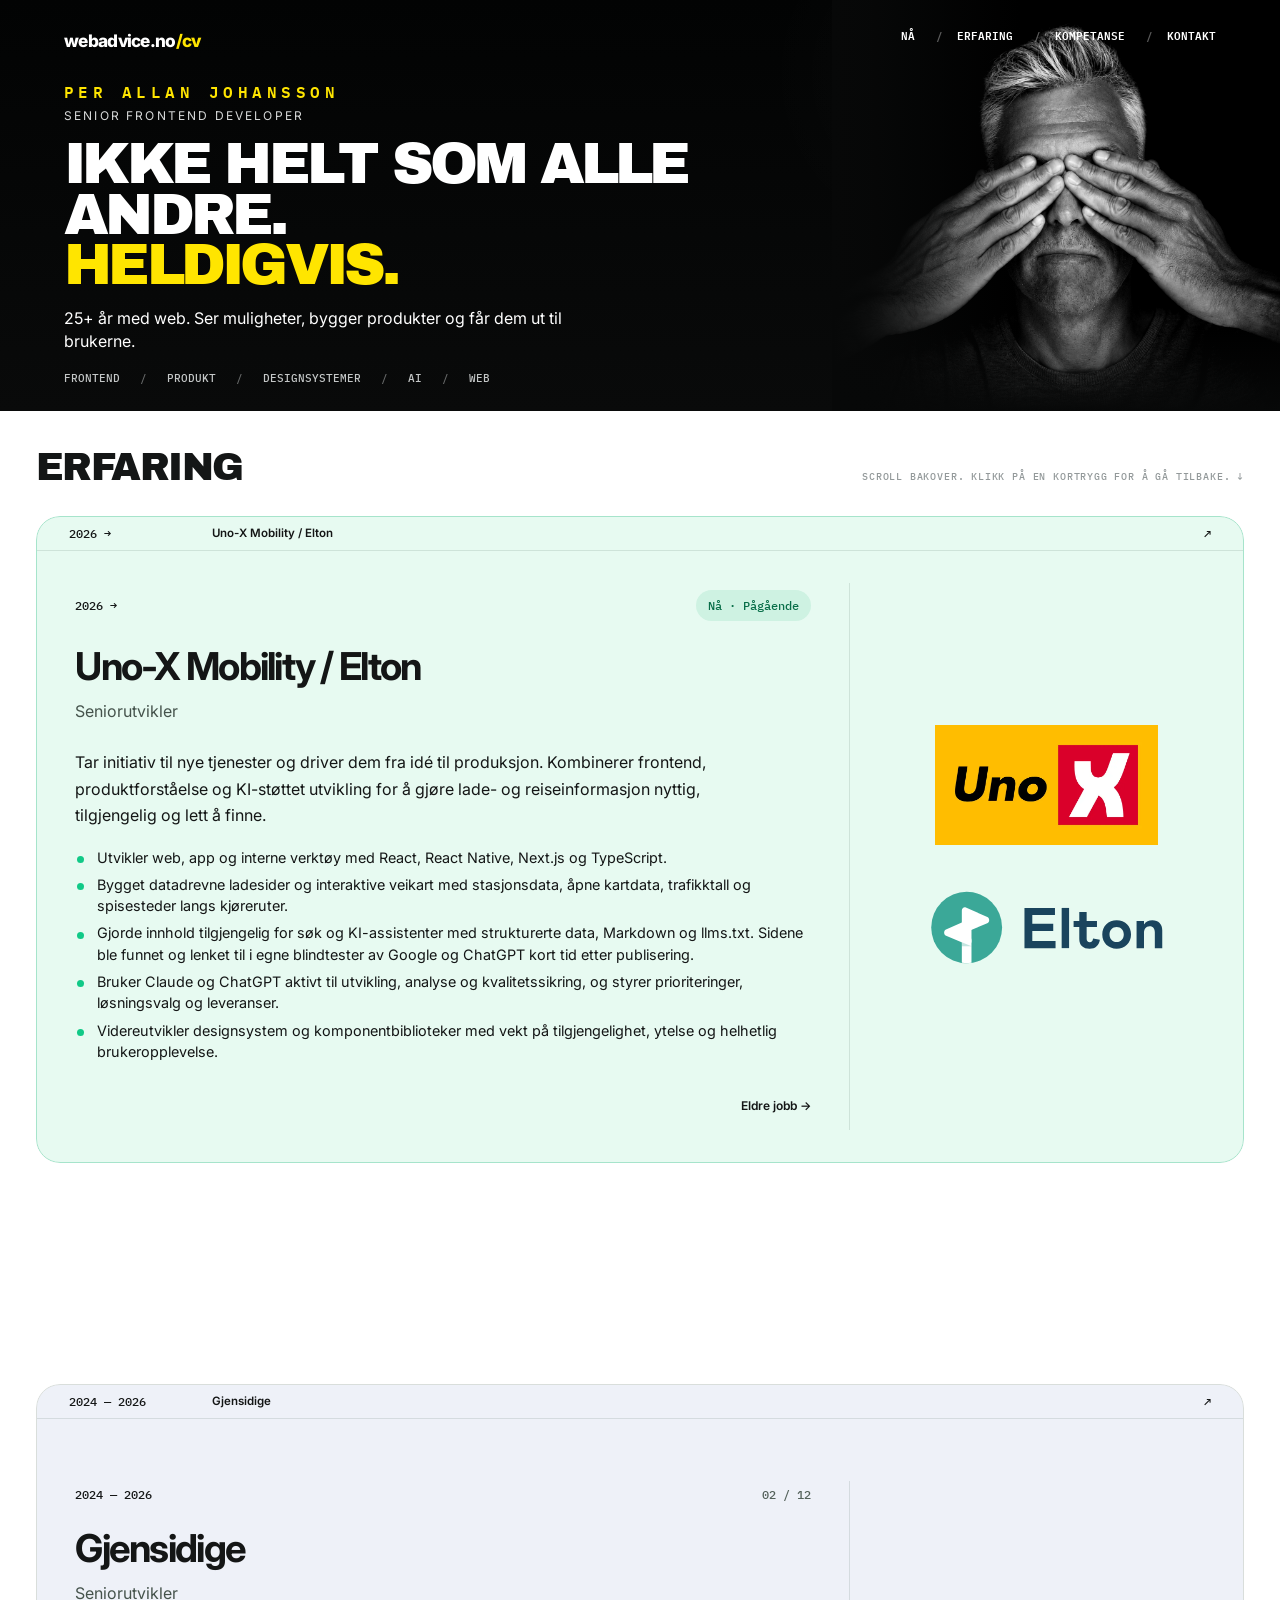
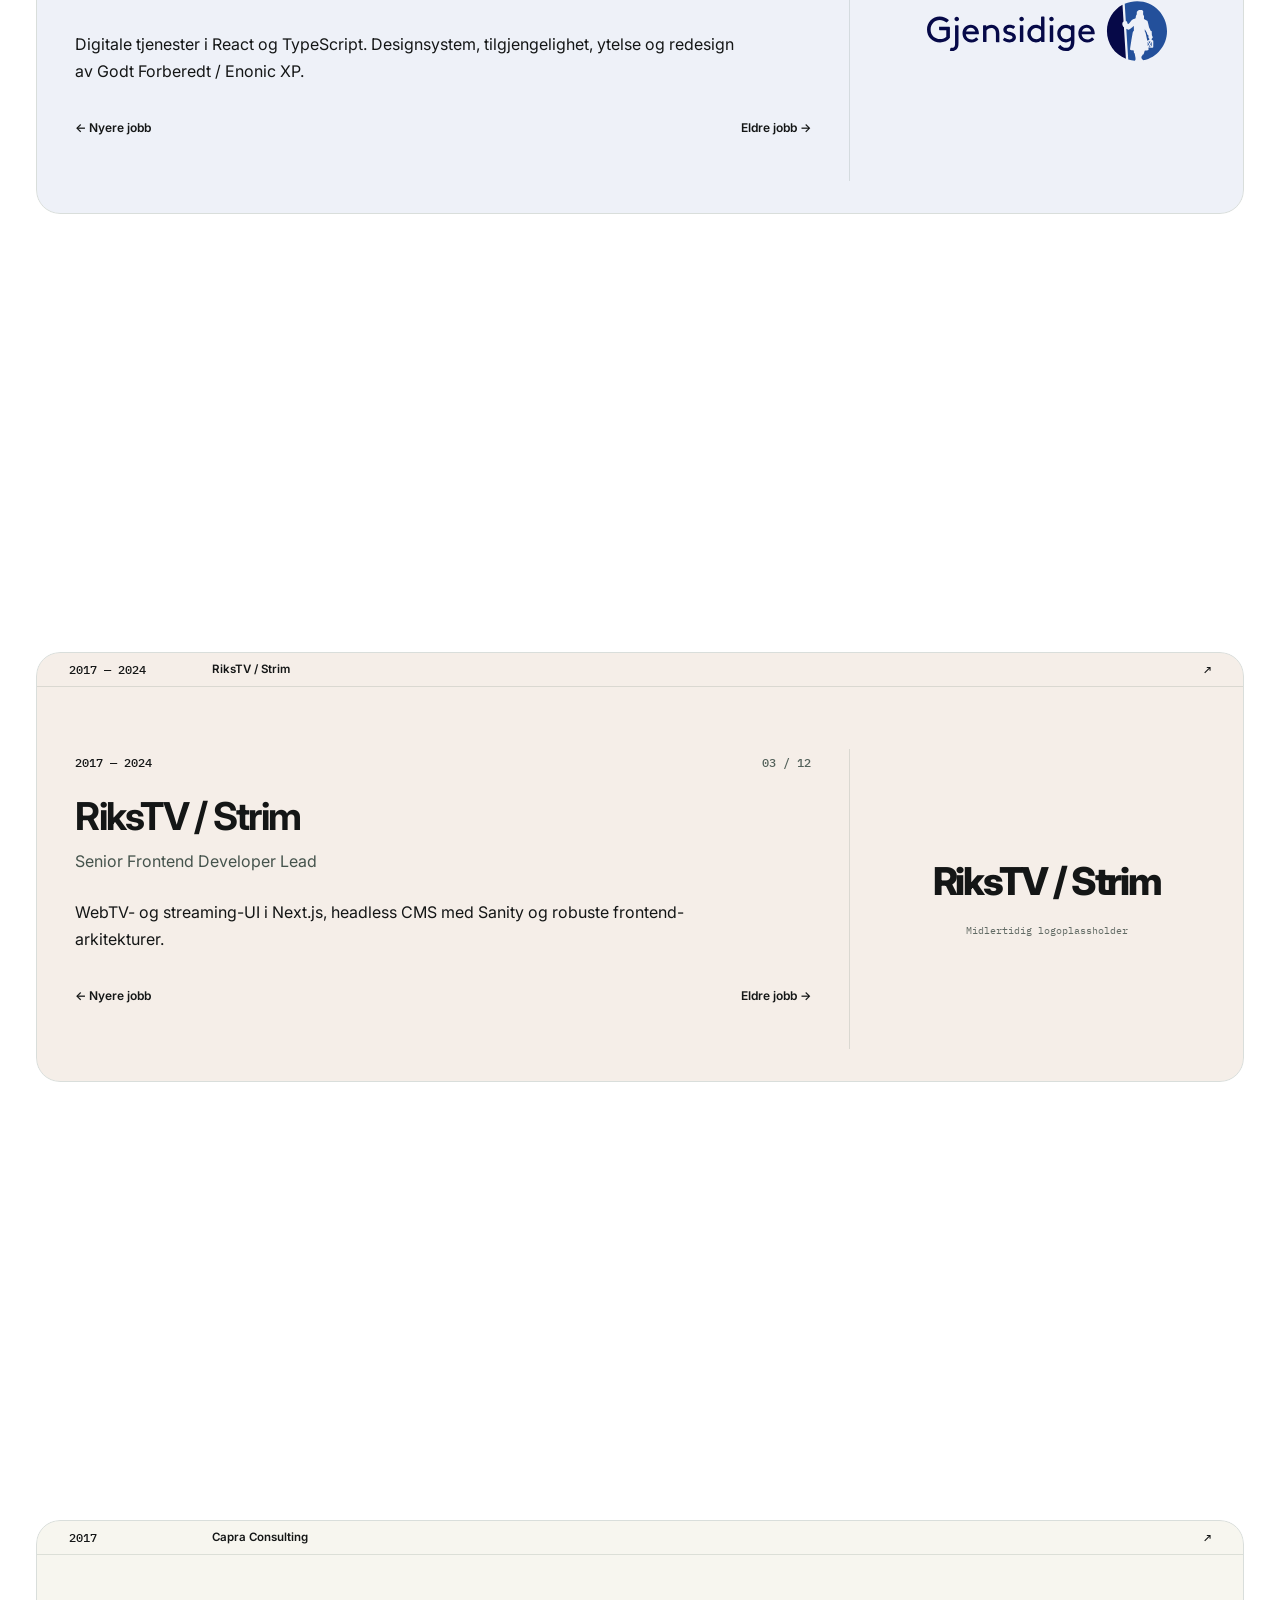
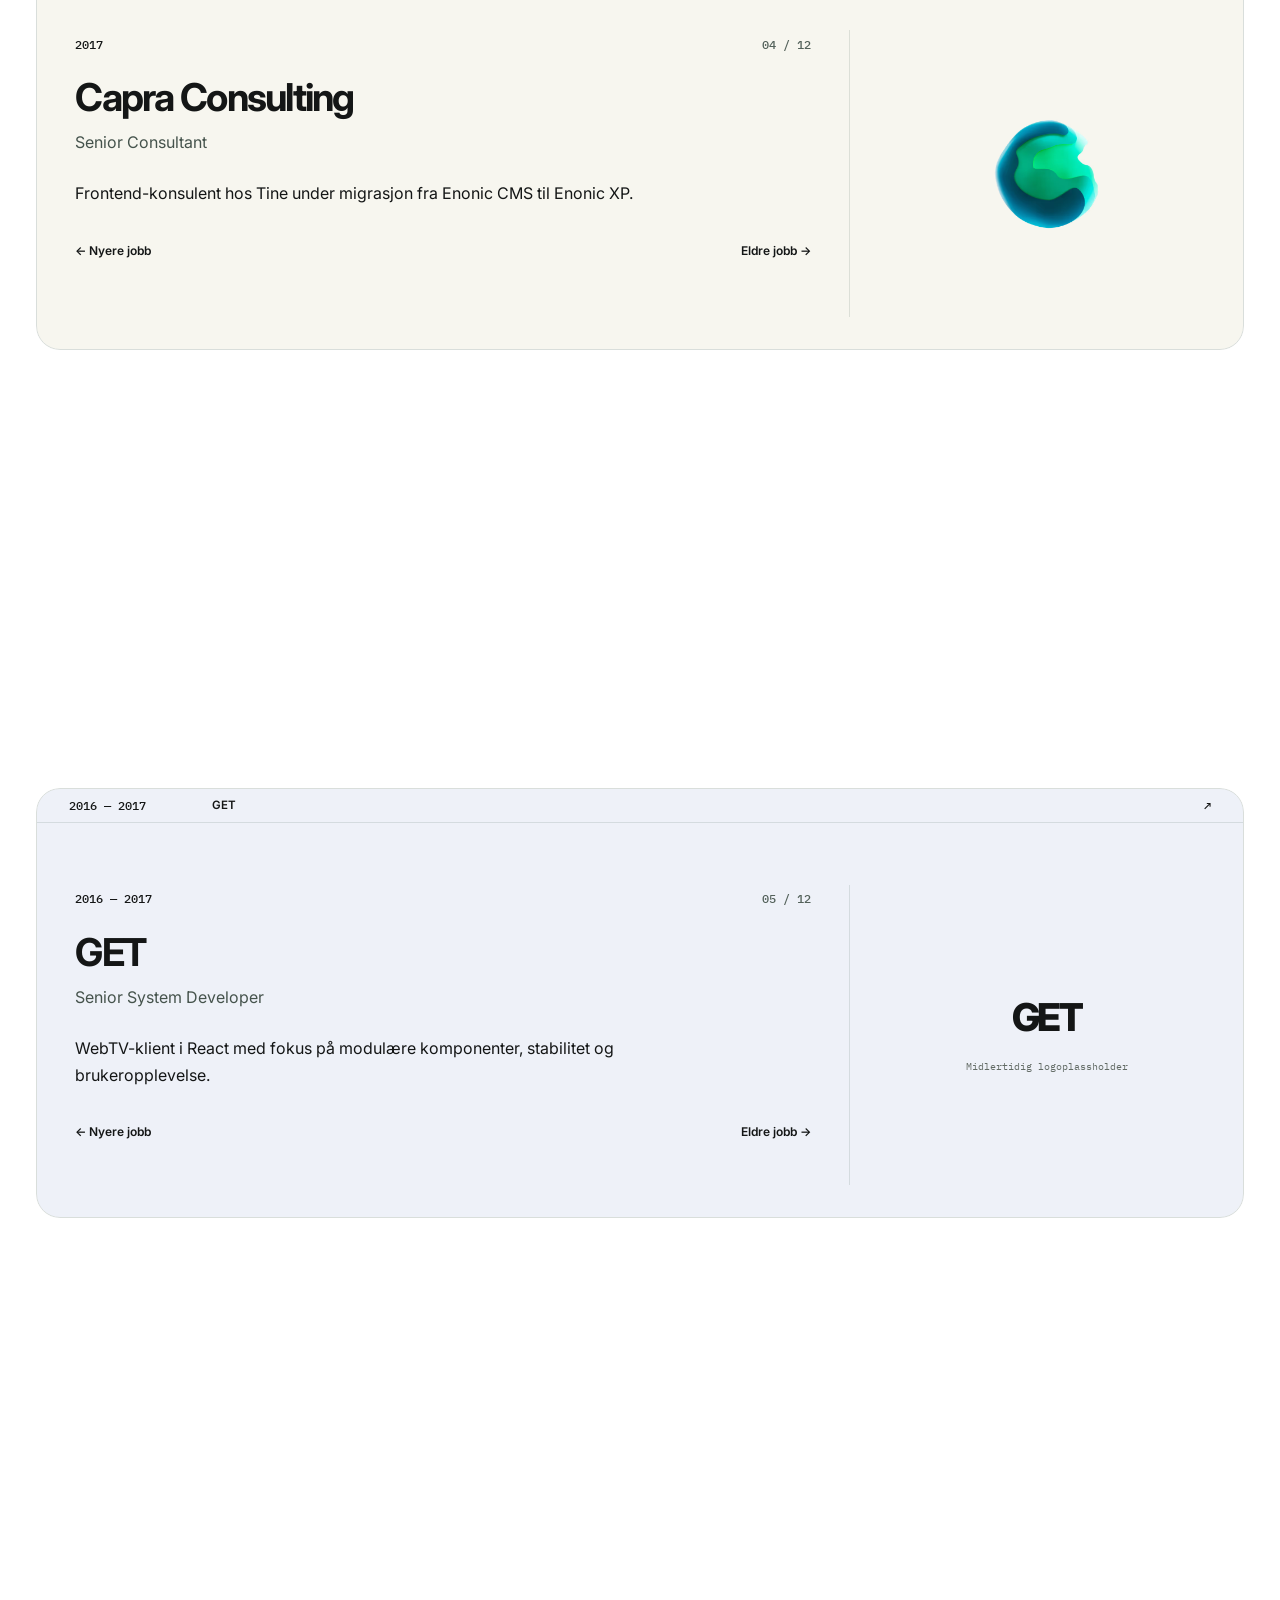
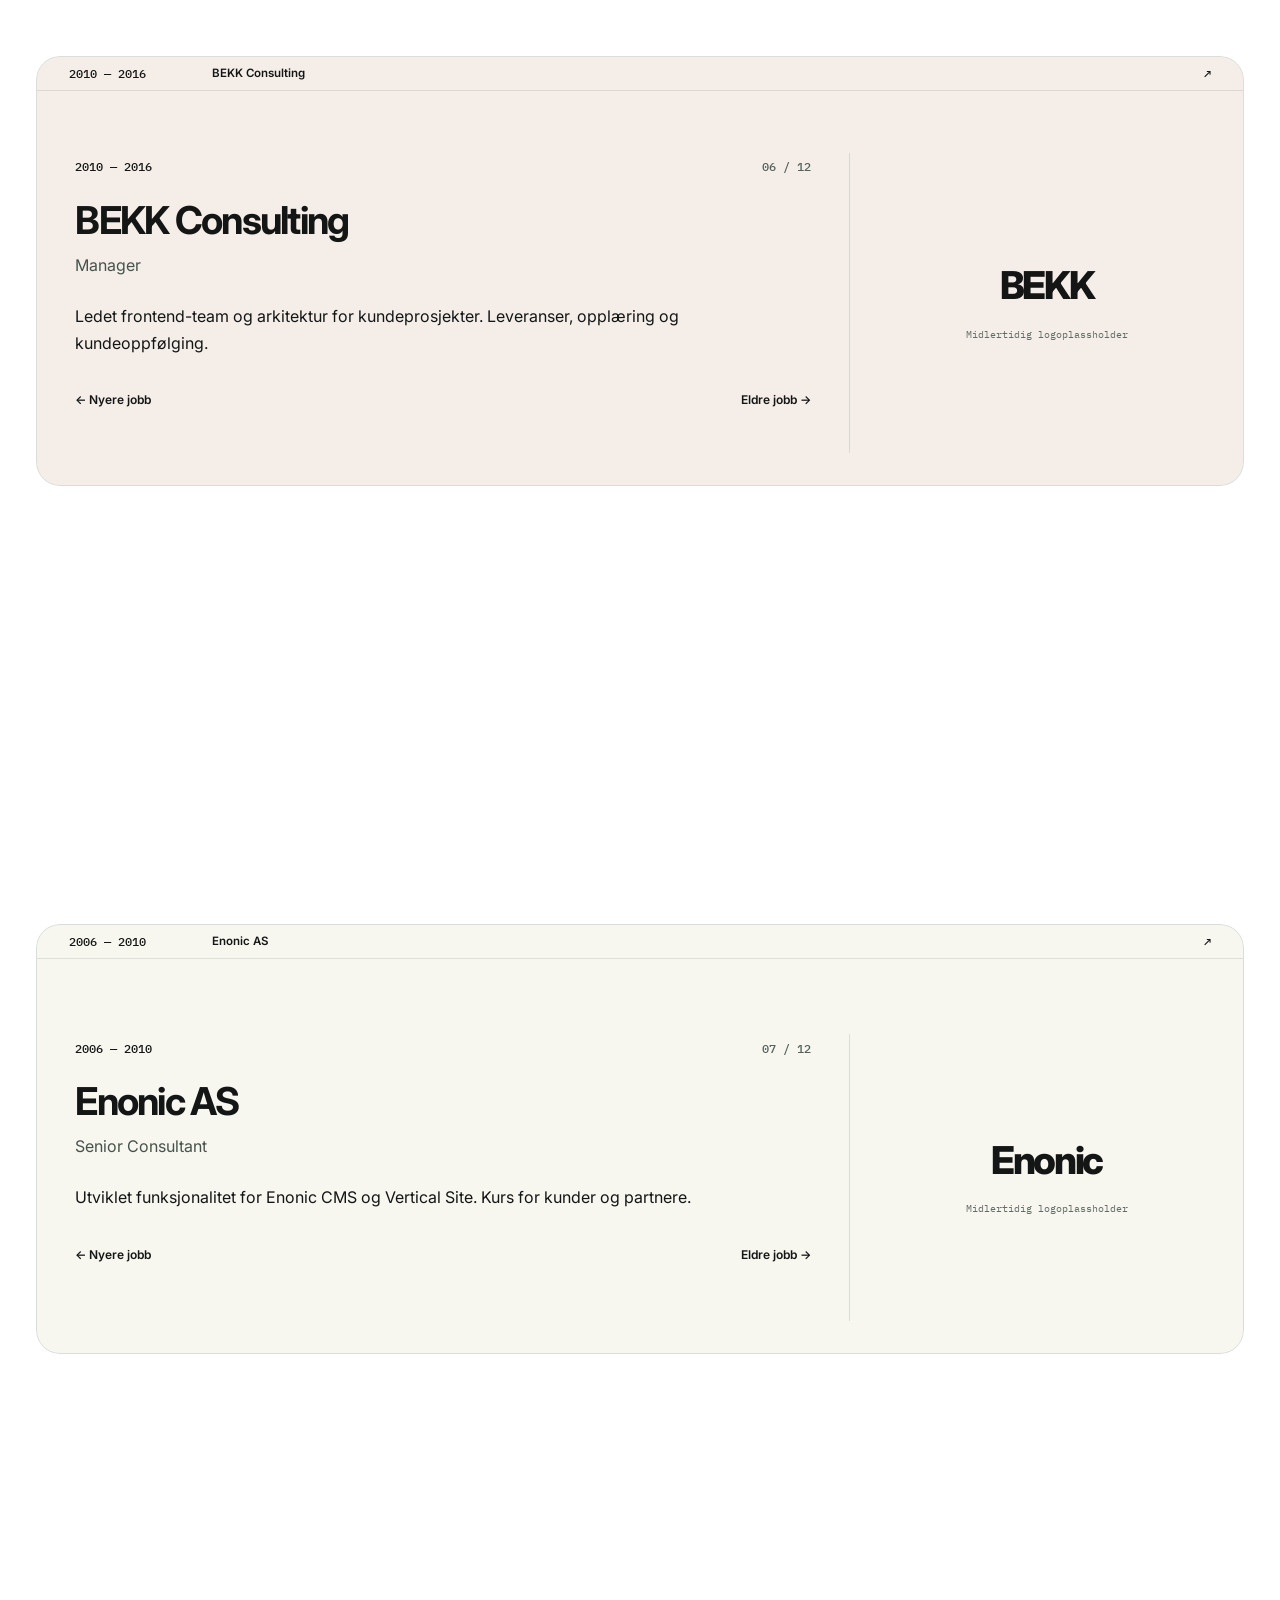
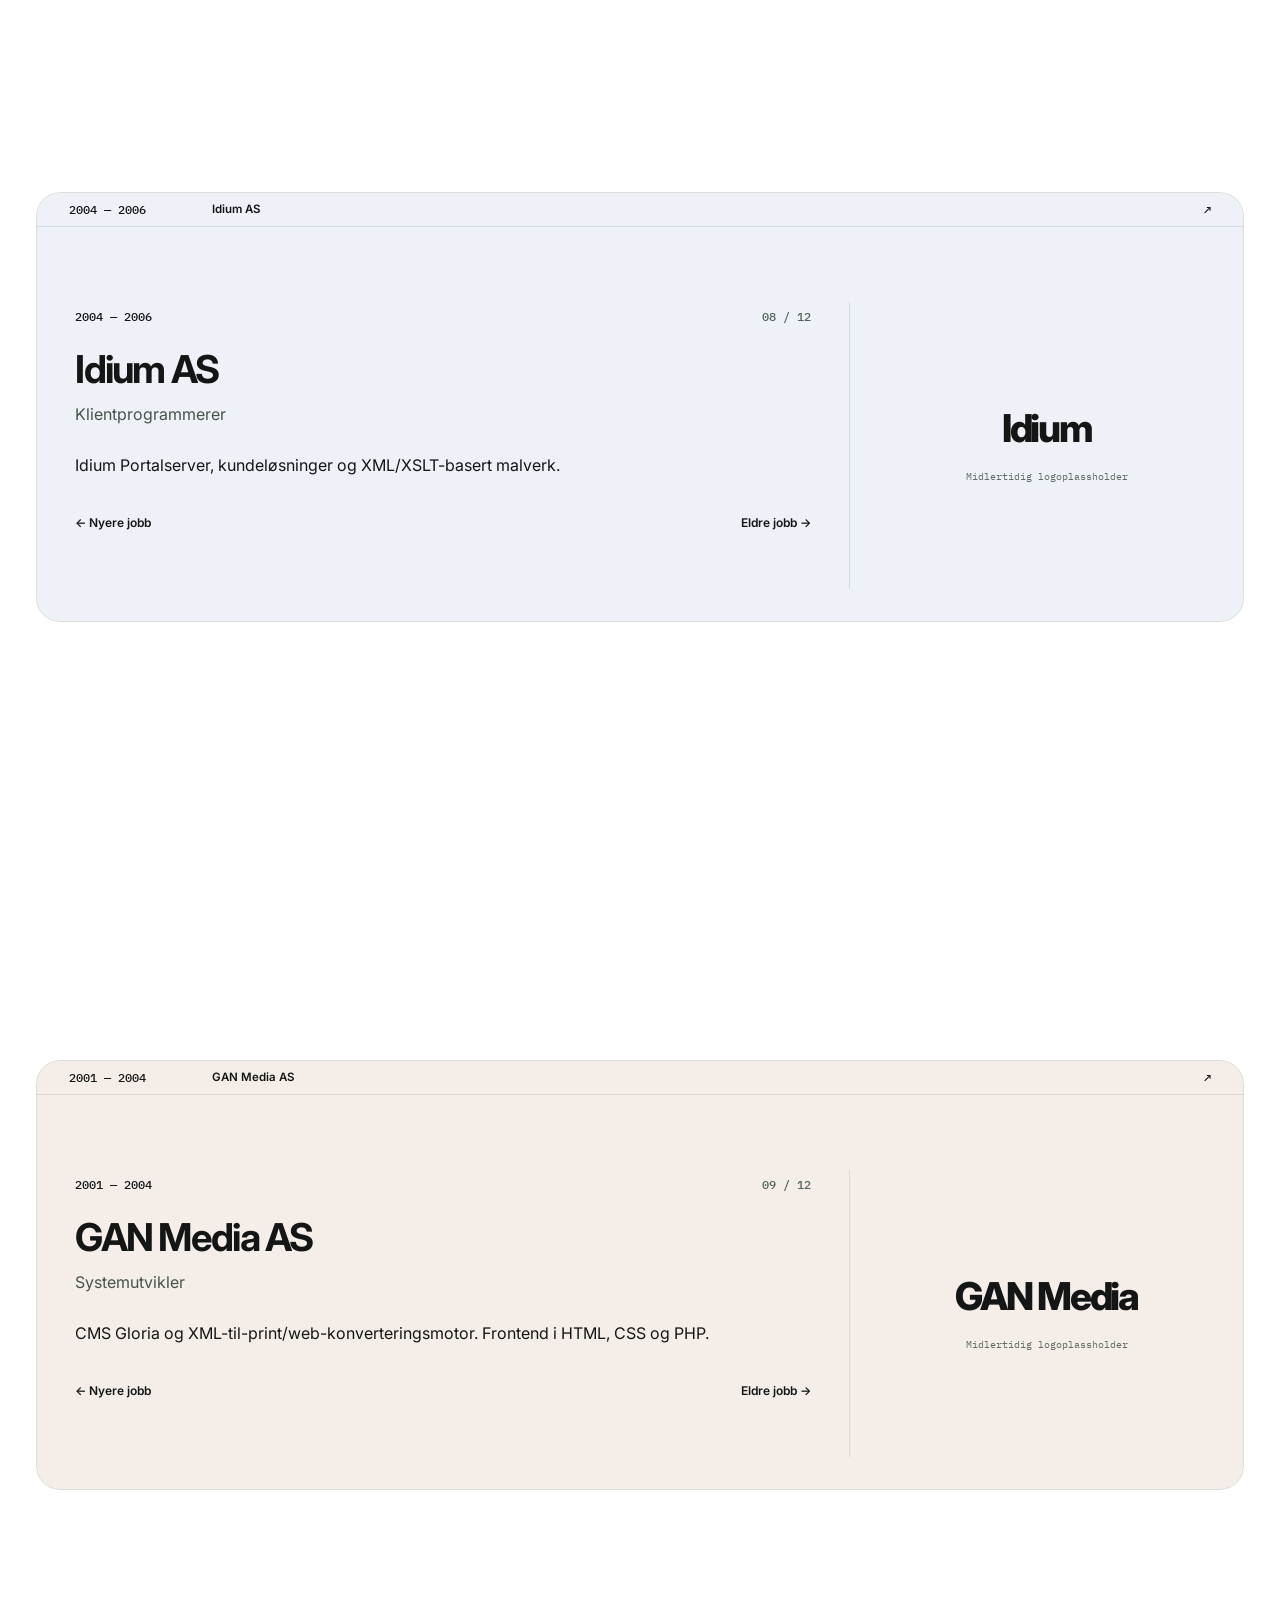
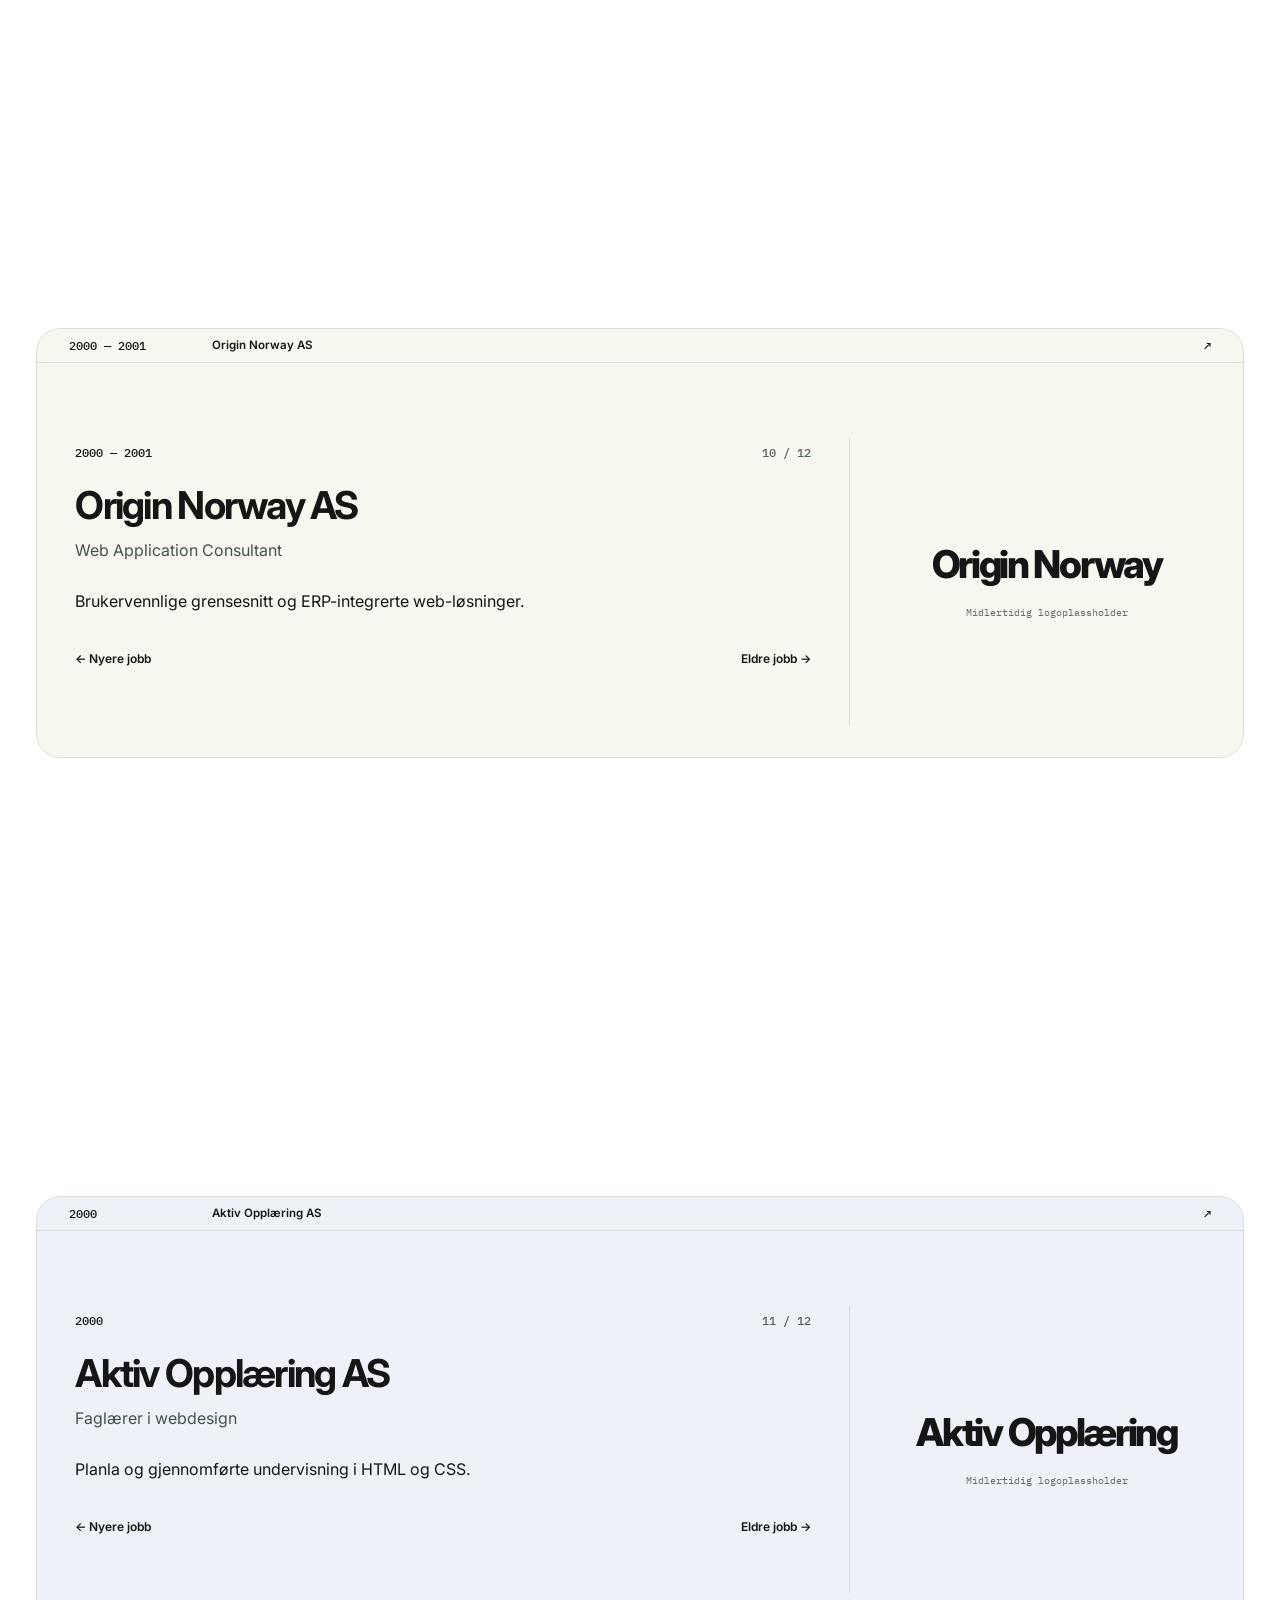
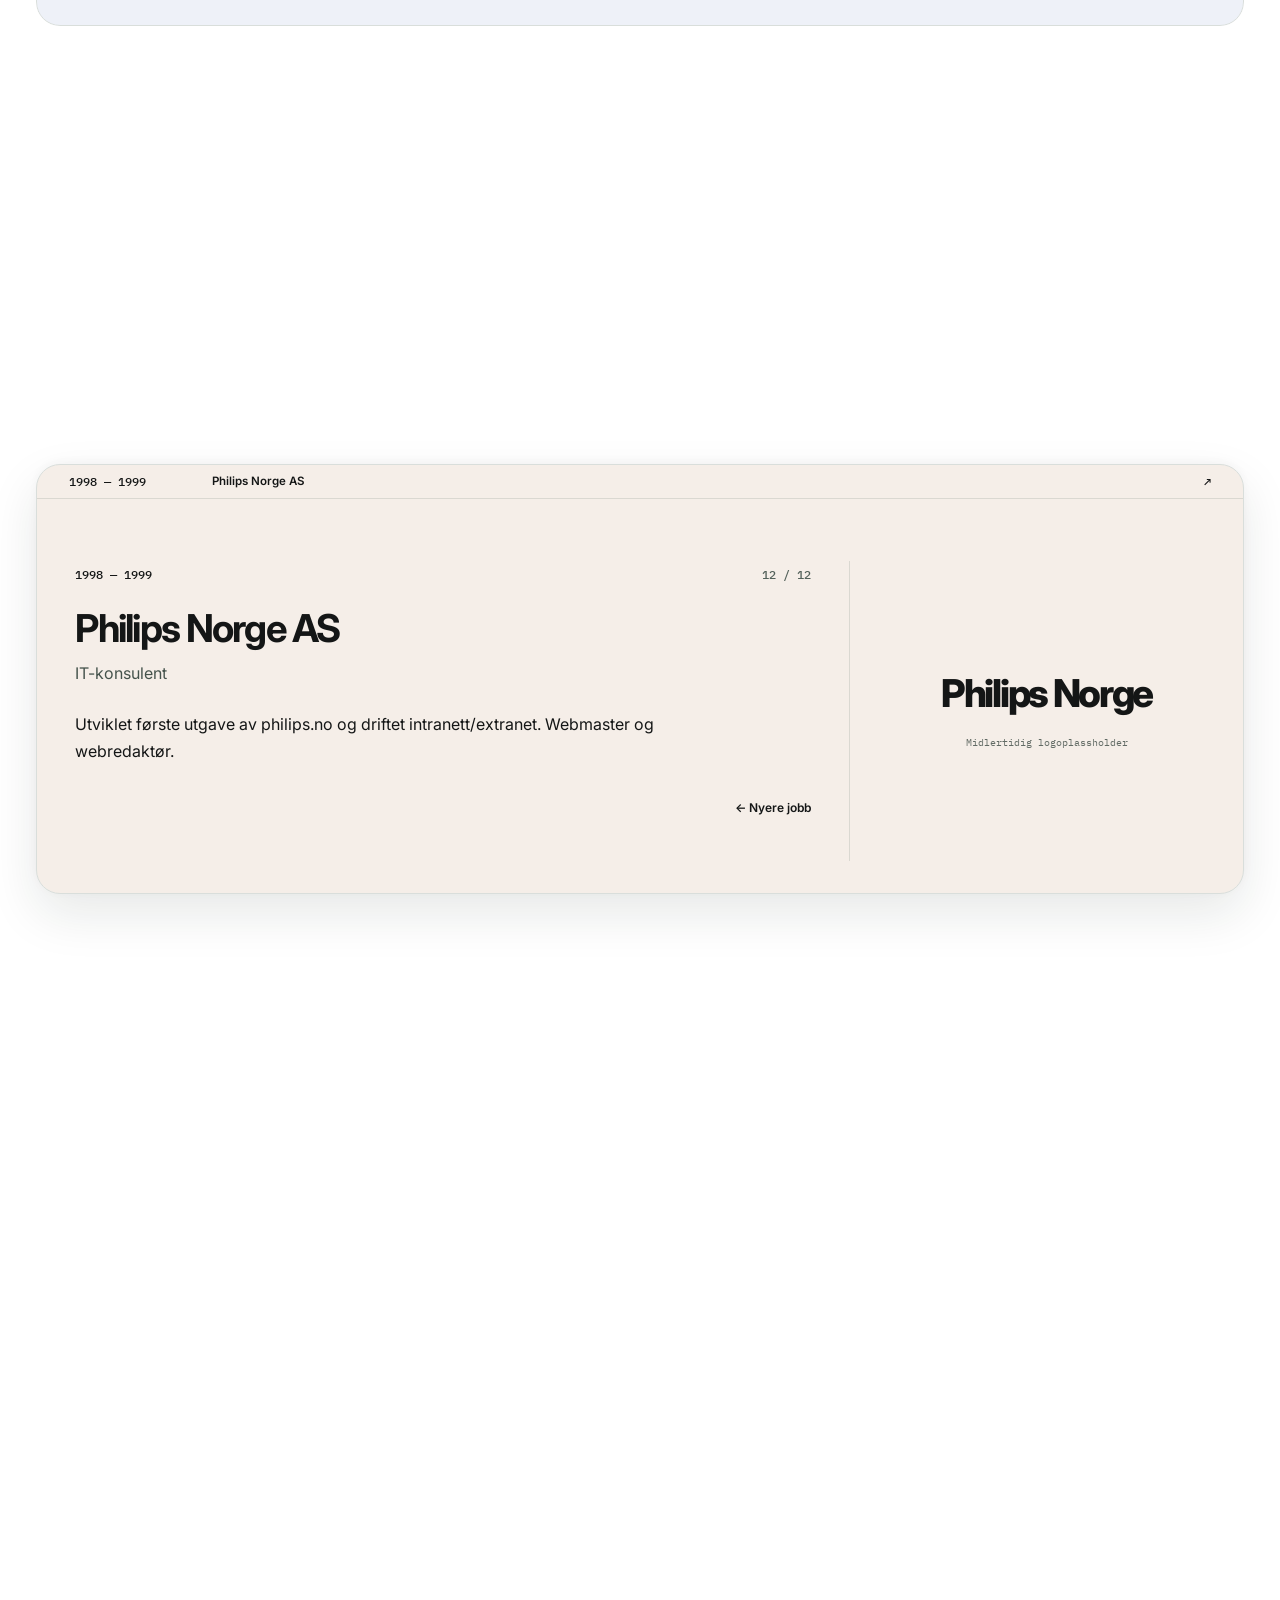
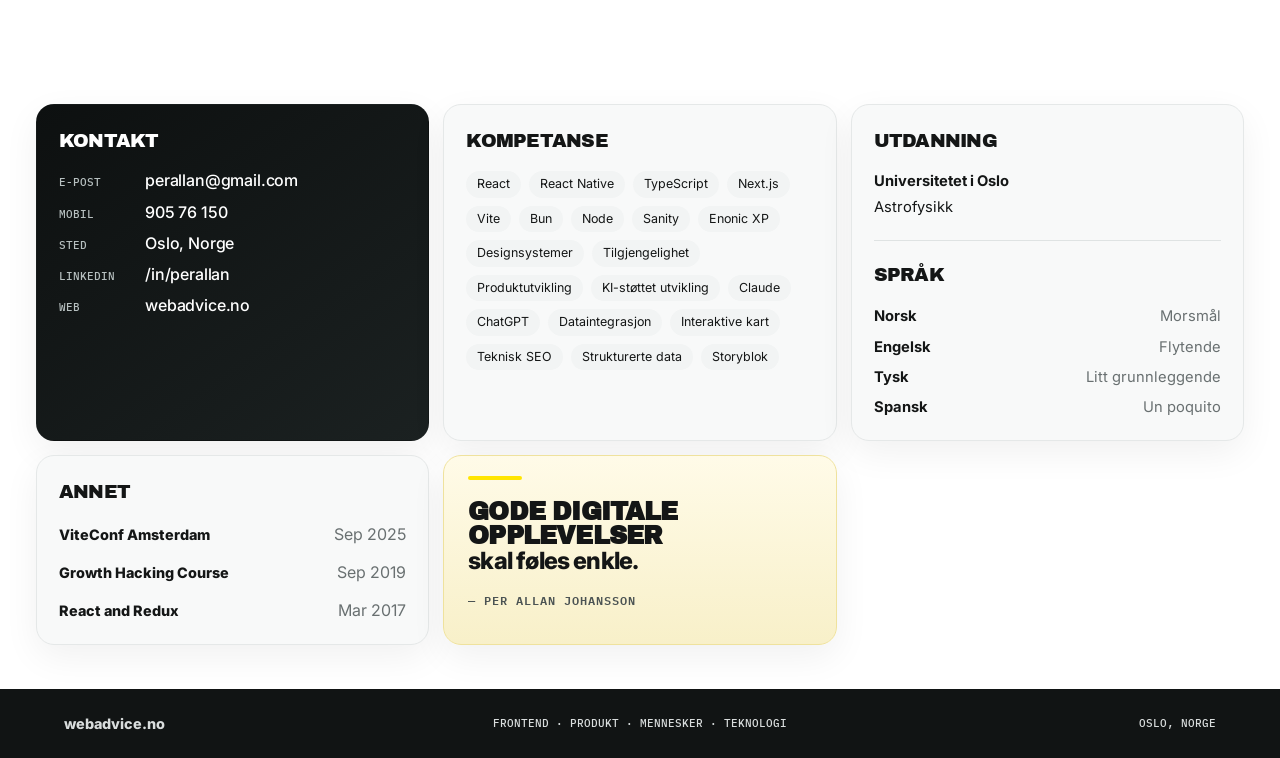
==== commit 43c368c0: "Oppdatert CV" ====
--- a/index.html
+++ b/index.html
@@ -5,7 +5,7 @@
   <meta name="viewport" content="width=device-width, initial-scale=1">
 
   <title>Per Allan Johansson — Senior Frontend Developer</title>
-  <meta name="description" content="CV for Per Allan Johansson — senior frontend-utvikler med 25+ års erfaring innen web, React, TypeScript, designsystemer og digitale produkter.">
+  <meta name="description" content="CV for Per Allan Johansson — senior frontend-utvikler med 25+ års erfaring. Bygger digitale produkter fra idé til produksjon med React, TypeScript, åpne data og KI.">
   <meta name="author" content="Per Allan Johansson">
   <meta name="robots" content="index, follow">
   <meta name="theme-color" media="(prefers-color-scheme: light)" content="#ffffff">
@@ -18,7 +18,7 @@
   <meta property="og:locale" content="nb_NO">
   <meta property="og:type" content="profile">
   <meta property="og:title" content="Per Allan Johansson — Senior Frontend Developer">
-  <meta property="og:description" content="25+ år med web. Fortsatt nysgjerrig på hva vi kan bygge i morgen.">
+  <meta property="og:description" content="25+ år med web. Ser muligheter, bygger produkter og får dem ut til brukerne.">
   <meta property="og:url" content="https://webadvice.no/cv/">
   <meta property="og:image" content="https://webadvice.no/cv/share.png">
   <meta property="og:image:secure_url" content="https://webadvice.no/cv/share.png">
@@ -30,7 +30,7 @@
   <!-- Twitter / X -->
   <meta name="twitter:card" content="summary_large_image">
   <meta name="twitter:title" content="Per Allan Johansson — Senior Frontend Developer">
-  <meta name="twitter:description" content="25+ år med web. Fortsatt nysgjerrig på hva vi kan bygge i morgen.">
+  <meta name="twitter:description" content="25+ år med web. Ser muligheter, bygger produkter og får dem ut til brukerne.">
   <meta name="twitter:image" content="https://webadvice.no/cv/share.png">
   <meta name="twitter:image:alt" content="Per Allan Johansson — Senior Frontend Developer. Ikke helt som alle andre. Heldigvis.">
 
@@ -41,7 +41,7 @@
 
   <link rel="stylesheet" href="index.e36f70bab6f8.css">
   <link rel="stylesheet" href="stack.e0dfec0cd014.css">
-  <link rel="stylesheet" href="print.2f39b37a5979.css" media="print">
+  <link rel="stylesheet" href="print.e66e2d8ff362.css" media="print">
 
   <!-- Google Analytics -->
   <script async src="https://www.googletagmanager.com/gtag/js?id=G-438C1VW0TM"></script>
@@ -98,7 +98,7 @@
         </h1>
 
         <p class="hero__lead">
-          25+ år med web. Fortsatt nysgjerrig på hva vi kan bygge i morgen.
+          25+ år med web. Ser muligheter, bygger produkter og får dem ut til brukerne.
         </p>
 
         <ul class="hero__tags">
@@ -135,18 +135,20 @@
                   <div class="job-card__meta"><p>2026 →</p><span>Nå · Pågående</span></div>
                   <h3 id="job-title-0">Uno-X Mobility / Elton</h3>
                   <p class="job-card__role">Seniorutvikler</p>
-                  <p class="job-card__summary">Jeg jobber med å bygge og forbedre digitale produkter på tvers av web, app og interne verktøy.
-              Bidrar både i kode og i hvordan nye løsninger formes.</p>
+                  <p class="job-card__summary">Tar initiativ til nye tjenester og driver dem fra idé til produksjon. Kombinerer frontend, produktforståelse og KI-støttet utvikling for å gjøre lade- og reiseinformasjon nyttig, tilgjengelig og lett å finne.</p>
                   <ul class="impact-list">
-              <li>Utvikling av web og app i React, React Native og TypeScript.</li>
-              <li>Videreutvikling av designsystem og komponentbiblioteker.</li>
-              <li>Nye konsepter og produkter fra idé til prototype og produksjon.</li>
-              <li>Fokus på brukeropplevelse, tilgjengelighet, ytelse og god arkitektur.</li>
-              <li>Tett samarbeid med produkt, design og andre utviklere.</li>
-            </ul>
+                    <li>Utvikler web, app og interne verktøy med React, React Native, Next.js og TypeScript.</li>
+                    <li>Bygget datadrevne ladesider og interaktive veikart med stasjonsdata, åpne kartdata, trafikktall og spisesteder langs kjøreruter.</li>
+                    <li>Gjorde innhold tilgjengelig for søk og KI-assistenter med strukturerte data, Markdown og llms.txt. Sidene ble funnet og lenket til i egne blindtester av Google og ChatGPT kort tid etter publisering.</li>
+                    <li>Bruker Claude og ChatGPT aktivt til utvikling, analyse og kvalitetssikring, og styrer prioriteringer, løsningsvalg og leveranser.</li>
+                    <li>Videreutvikler designsystem og komponentbiblioteker med vekt på tilgjengelighet, ytelse og helhetlig brukeropplevelse.</li>
+                  </ul>
                   <nav class="job-card__browse" aria-label="Bla fra Uno-X Mobility / Elton"><a href="#jobb-2">Eldre jobb →</a></nav>
                 </div>
-                <div class="job-card__logo" aria-hidden="true"><img src="img/logos/elton.svg" alt="" width="240" height="120"></div>
+                <div class="job-card__logo" aria-hidden="true">
+                  <img src="img/logos/uno-x.webp" alt="" width="828" height="445">
+                  <img src="img/logos/elton.svg" alt="" width="240" height="120">
+                </div>
               </article>
               </div>
             </li>
@@ -369,8 +371,10 @@
           <ul class="pill-list">
             <li>React</li><li>React Native</li><li>TypeScript</li><li>Next.js</li>
             <li>Vite</li><li>Bun</li><li>Node</li><li>Sanity</li><li>Enonic XP</li>
-            <li>Design Systems</li><li>Accessibility</li><li>Product Thinking</li>
-            <li>AI-assisted development</li>
+            <li>Designsystemer</li><li>Tilgjengelighet</li><li>Produktutvikling</li>
+            <li>KI-støttet utvikling</li><li>Claude</li><li>ChatGPT</li>
+            <li>Dataintegrasjon</li><li>Interaktive kart</li>
+            <li>Teknisk SEO</li><li>Strukturerte data</li><li>Storyblok</li>
           </ul>
         </section>
 
